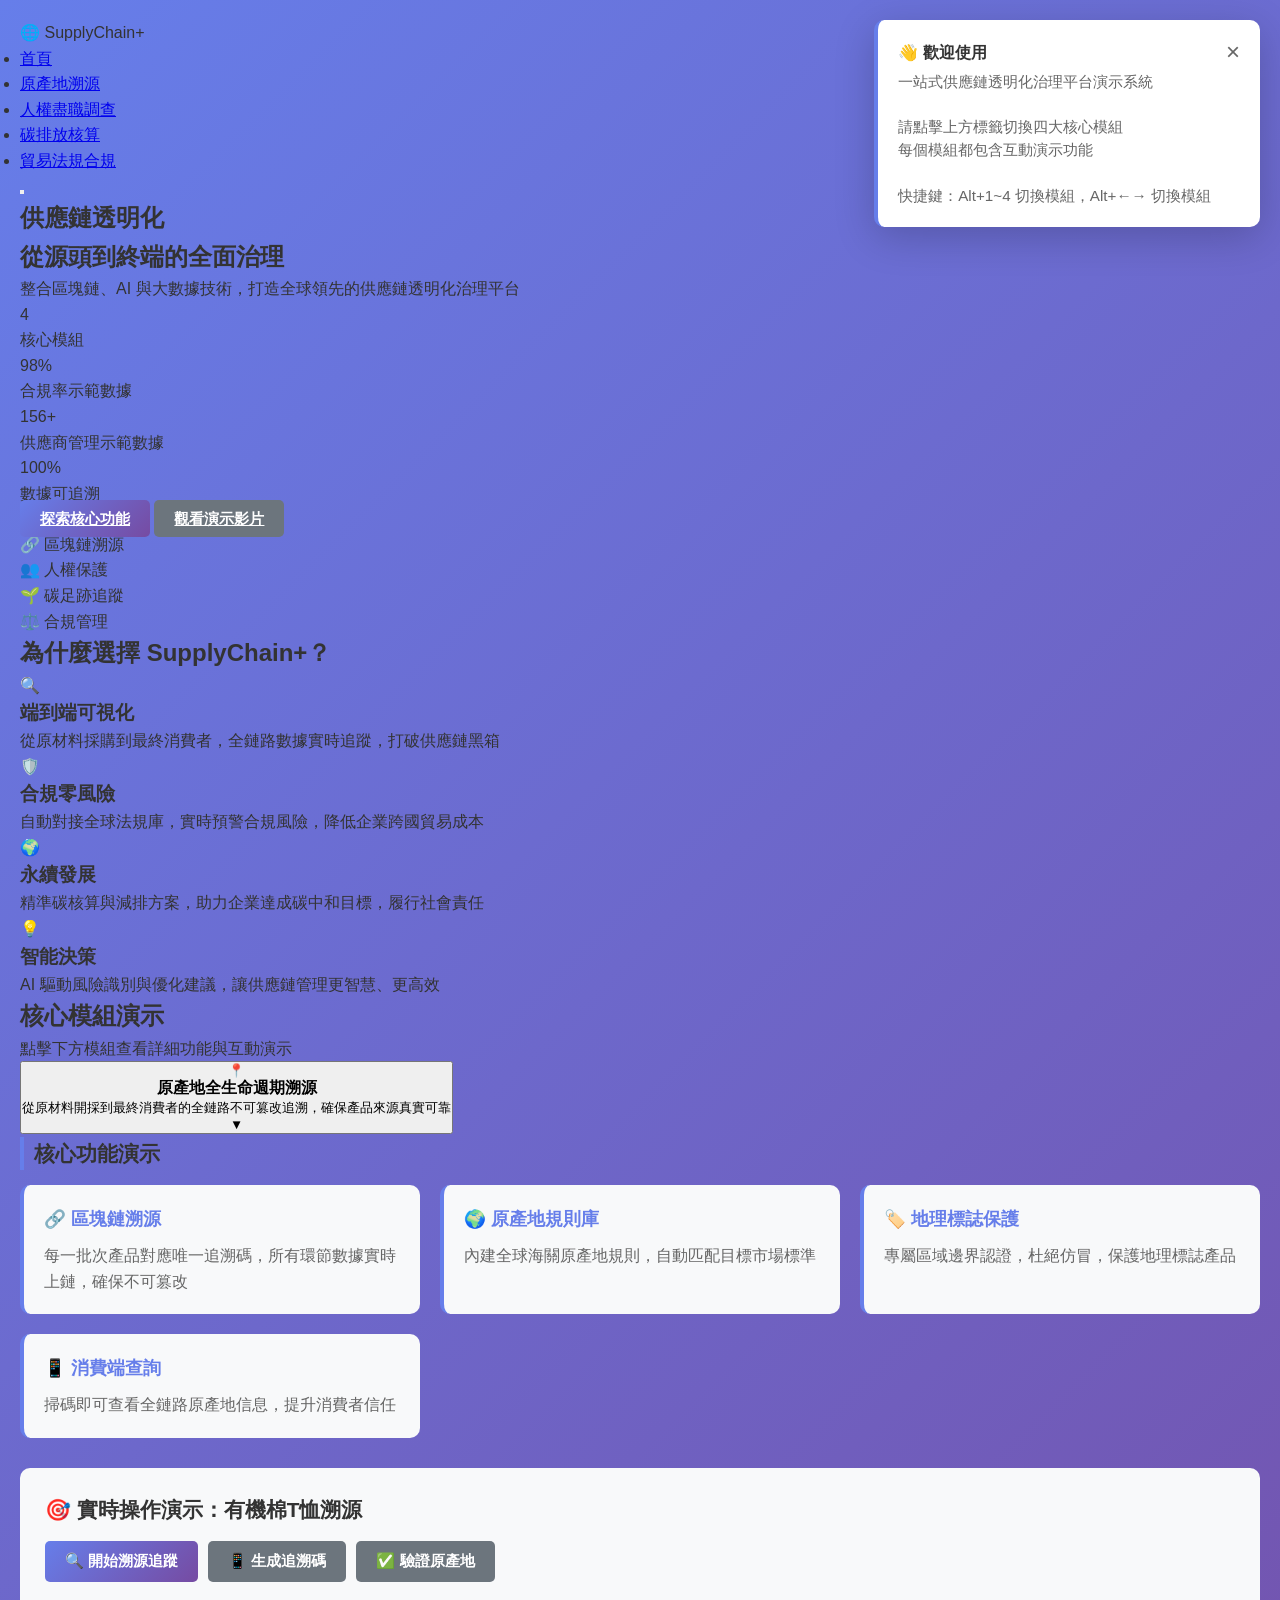
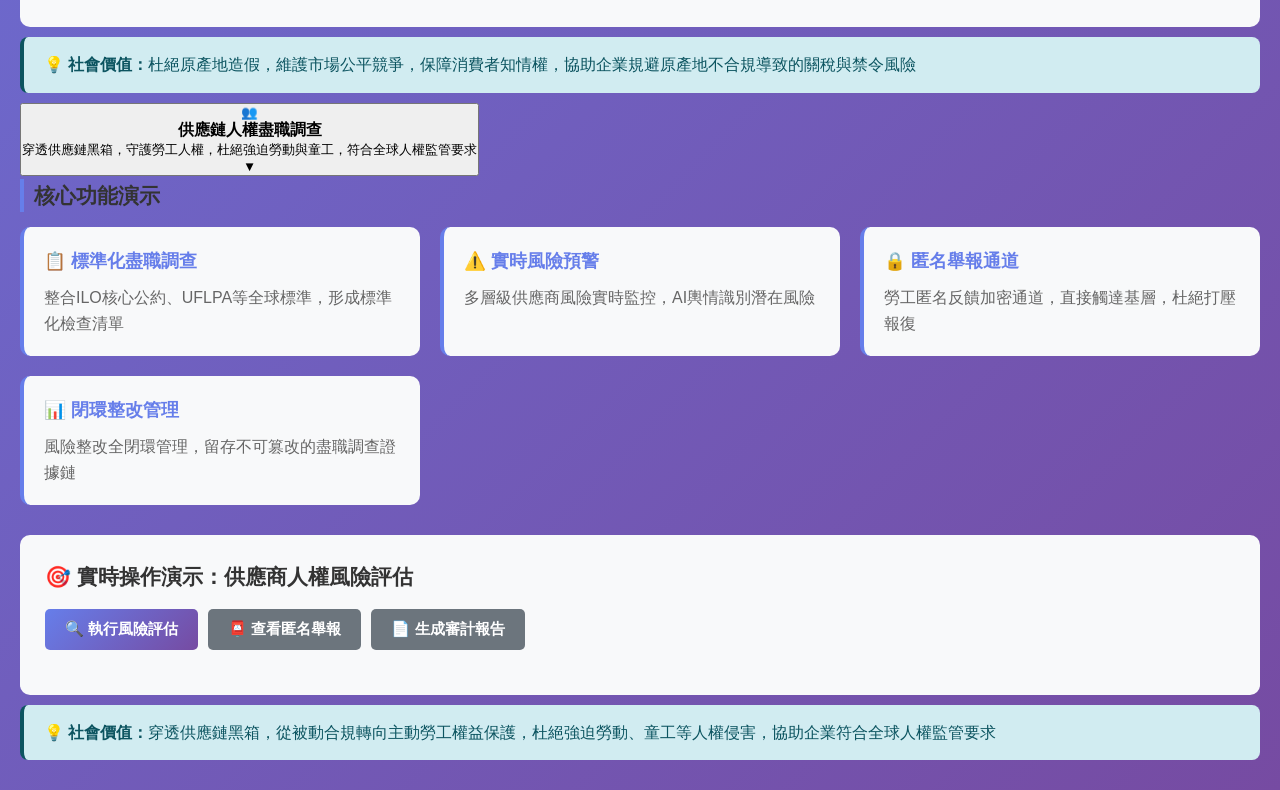
==== index.html @ f1499e48 "Merge branch 'main' into 專案優化建議-925c9" ====
<!DOCTYPE html>
<html lang="zh-TW">
<head>
    <meta charset="UTF-8">
    <meta name="viewport" content="width=device-width, initial-scale=1.0">
    <meta name="description" content="一站式供應鏈透明化治理平台 - 提供原產地溯源、人權盡職調查、碳排放核算、貿易法規合規四大核心模組">
    <meta name="keywords" content="供應鏈，透明化，區塊鏈，碳足跡，ESG，合規，溯源">
    <meta name="author" content="Supply Chain Transparency Platform">
    <title>一站式供應鏈透明化治理平台 - 核心模組演示</title>
    
    <!-- 預載入關鍵資源 -->
    <link rel="preconnect" href="https://fonts.googleapis.com">
    <link rel="preconnect" href="https://fonts.gstatic.com" crossorigin>
    
    <!-- 外部樣式表 -->
    <link rel="stylesheet" href="css/styles.css">
</head>
<body>
    <!-- 固定導覽列 -->
    <nav class="navbar">
        <div class="navbar-container">
            <div class="navbar-brand">
                <span class="logo-icon">🌐</span>
                <span class="logo-text">SupplyChain+</span>
            </div>
            <ul class="navbar-menu">
                <li><a href="#home" class="nav-link active">首頁</a></li>
                <li><a href="#module1" class="nav-link">原產地溯源</a></li>
                <li><a href="#module2" class="nav-link">人權盡職調查</a></li>
                <li><a href="#module3" class="nav-link">碳排放核算</a></li>
                <li><a href="#module4" class="nav-link">貿易法規合規</a></li>
            </ul>
            <button class="navbar-toggle" aria-label="選單切換">
                <span></span>
                <span></span>
                <span></span>
            </button>
        </div>
    </nav>

    <!-- Hero Section / Landing 頁面 -->
    <section id="home" class="hero-section">
        <div class="hero-content">
            <h1 class="hero-title">
                <span class="highlight">供應鏈透明化</span>
                <br>從源頭到終端的全面治理
            </h1>
            <p class="hero-subtitle">
                整合區塊鏈、AI 與大數據技術，打造全球領先的供應鏈透明化治理平台
            </p>
            <div class="hero-stats">
                <div class="stat-item">
                    <div class="stat-number">4</div>
                    <div class="stat-label">核心模組</div>
                </div>
                <div class="stat-item">
                    <div class="stat-number">98%</div>
                    <div class="stat-label">合規率<span class="demo-tag">示範數據</span></div>
                </div>
                <div class="stat-item">
                    <div class="stat-number">156+</div>
                    <div class="stat-label">供應商管理<span class="demo-tag">示範數據</span></div>
                </div>
                <div class="stat-item">
                    <div class="stat-number">100%</div>
                    <div class="stat-label">數據可追溯</div>
                </div>
            </div>
            <div class="hero-cta">
                <a href="#module1" class="btn btn-primary btn-large">探索核心功能</a>
                <a href="#demo" class="btn btn-secondary btn-large">觀看演示影片</a>
            </div>
        </div>
        <div class="hero-visual">
            <div class="floating-card card-1">
                <span class="card-icon">🔗</span>
                <span>區塊鏈溯源</span>
            </div>
            <div class="floating-card card-2">
                <span class="card-icon">👥</span>
                <span>人權保護</span>
            </div>
            <div class="floating-card card-3">
                <span class="card-icon">🌱</span>
                <span>碳足跡追蹤</span>
            </div>
            <div class="floating-card card-4">
                <span class="card-icon">⚖️</span>
                <span>合規管理</span>
            </div>
        </div>
    </section>

    <!-- 平台價值主張 -->
    <section class="value-proposition">
        <div class="container">
            <h2 class="section-title">為什麼選擇 SupplyChain+？</h2>
            <div class="value-grid">
                <div class="value-card">
                    <div class="value-icon">🔍</div>
                    <h3>端到端可視化</h3>
                    <p>從原材料採購到最終消費者，全鏈路數據實時追蹤，打破供應鏈黑箱</p>
                </div>
                <div class="value-card">
                    <div class="value-icon">🛡️</div>
                    <h3>合規零風險</h3>
                    <p>自動對接全球法規庫，實時預警合規風險，降低企業跨國貿易成本</p>
                </div>
                <div class="value-card">
                    <div class="value-icon">🌍</div>
                    <h3>永續發展</h3>
                    <p>精準碳核算與減排方案，助力企業達成碳中和目標，履行社會責任</p>
                </div>
                <div class="value-card">
                    <div class="value-icon">💡</div>
                    <h3>智能決策</h3>
                    <p>AI 驅動風險識別與優化建議，讓供應鏈管理更智慧、更高效</p>
                </div>
            </div>
        </div>
    </section>

    <!-- 核心模組演示區 -->
    <section id="modules" class="modules-section">
        <div class="container">
            <h2 class="section-title">核心模組演示</h2>
            <p class="section-subtitle">點擊下方模組查看詳細功能與互動演示</p>
            
            <!-- 模組一：原產地溯源 -->
            <div class="accordion-item" id="module1">
                <button class="accordion-header" onclick="toggleAccordion('module1')">
                    <div class="accordion-title">
                        <span class="module-icon">📍</span>
                        <h3>原產地全生命週期溯源</h3>
                    </div>
                    <div class="accordion-summary">
                        從原材料開採到最終消費者的全鏈路不可篡改追溯，確保產品來源真實可靠
                    </div>
                    <span class="accordion-toggle">▼</span>
                </button>
                <div class="accordion-content">

            <div class="demo-section">
                <h3>核心功能演示</h3>
                <div class="feature-grid">
                    <div class="feature-card">
                        <h4>🔗 區塊鏈溯源</h4>
                        <p>每一批次產品對應唯一追溯碼，所有環節數據實時上鏈，確保不可篡改</p>
                    </div>
                    <div class="feature-card">
                        <h4>🌍 原產地規則庫</h4>
                        <p>內建全球海關原產地規則，自動匹配目標市場標準</p>
                    </div>
                    <div class="feature-card">
                        <h4>🏷️ 地理標誌保護</h4>
                        <p>專屬區域邊界認證，杜絕仿冒，保護地理標誌產品</p>
                    </div>
                    <div class="feature-card">
                        <h4>📱 消費端查詢</h4>
                        <p>掃碼即可查看全鏈路原產地信息，提升消費者信任</p>
                    </div>
                </div>
            </div>

            <div class="interactive-demo">
                <h3>🎯 實時操作演示：有機棉T恤溯源</h3>
                <div class="demo-controls">
                    <button class="btn" onclick="traceProduct()">🔍 開始溯源追蹤</button>
                    <button class="btn btn-secondary" onclick="generateQR()">📱 生成追溯碼</button>
                    <button class="btn btn-secondary" onclick="verifyOrigin()">✅ 驗證原產地</button>
                </div>

                <div id="traceResult" class="data-display" style="display:none;">
                    <h4>產品追溯路徑 (批次號: TX-2026-0528-001)</h4>
                    <div class="traceability-tree">
                        <div class="tree-node">
                            <strong>🌾 原材料階段 - 有機棉農場</strong><br>
                            地點：印度古吉拉特邦 | 時間：2026-01-15<br>
                            認證：GOTS有機認證 | 區塊鏈哈希：0x7f8a9b...
                        </div>
                        <div class="tree-node supplier">
                            <strong>🏭 紡紗廠</strong><br>
                            地點：印度孟買 | 時間：2026-02-10<br>
                            加工：棉花→紗線 | 能耗數據已上鏈
                        </div>
                        <div class="tree-node manufacturer">
                            <strong>✂️ 成衣製造廠</strong><br>
                            地點：孟加拉達卡 | 時間：2026-03-20<br>
                            工序：紡織→染色→裁剪→縫製<br>
                            社會合規：BSCI認證 ✅
                        </div>
                        <div class="tree-node retailer">
                            <strong>🏪 品牌倉儲 & 零售</strong><br>
                            地點：台灣台北 | 時間：2026-05-01<br>
                            狀態：已上架銷售 | 碳足跡：2.3kg CO2e
                        </div>
                    </div>

                    <div class="stats-grid" style="margin-top:20px;">
                        <div class="stat-card">
                            <div class="number">100%</div>
                            <div class="label">原產地真實性</div>
                        </div>
                        <div class="stat-card">
                            <div class="number">4</div>
                            <div class="label">供應鏈環節</div>
                        </div>
                        <div class="stat-card">
                            <div class="number">12</div>
                            <div class="label">區塊鏈記錄</div>
                        </div>
                        <div class="stat-card">
                            <div class="number">2.3kg</div>
                            <div class="label">產品碳足跡</div>
                        </div>
                    </div>
                </div>

                <div id="qrDisplay" style="display:none; text-align:center; margin-top:20px;">
                    <h4>產品追溯QR Code</h4>
                    <div class="qr-code-demo">
                        <div>
                            <div style="font-size:3em;">📱</div>
                            <div>掃描查詢完整溯源信息</div>
                            <div style="font-size:0.8em; margin-top:10px;">TX-2026-0528-001</div>
                        </div>
                    </div>
                    <p style="color:#666;">消費者掃描後可查看：原產地證明、生產過程、碳足跡、社會合規報告</p>
                </div>
            </div>

            <div class="alert alert-info">
                <strong>💡 社會價值：</strong>杜絕原產地造假，維護市場公平競爭，保障消費者知情權，協助企業規避原產地不合規導致的關稅與禁令風險
            </div>
                </div>
            </div>

            <!-- 模組二：人權盡職調查 -->
            <div class="accordion-item" id="module2">
                <button class="accordion-header" onclick="toggleAccordion('module2')">
                    <div class="accordion-title">
                        <span class="module-icon">👥</span>
                        <h3>供應鏈人權盡職調查</h3>
                    </div>
                    <div class="accordion-summary">
                        穿透供應鏈黑箱，守護勞工人權，杜絕強迫勞動與童工，符合全球人權監管要求
                    </div>
                    <span class="accordion-toggle">▼</span>
                </button>
                <div class="accordion-content">

            <div class="demo-section">
                <h3>核心功能演示</h3>
                <div class="feature-grid">
                    <div class="feature-card">
                        <h4>📋 標準化盡職調查</h4>
                        <p>整合ILO核心公約、UFLPA等全球標準，形成標準化檢查清單</p>
                    </div>
                    <div class="feature-card">
                        <h4>⚠️ 實時風險預警</h4>
                        <p>多層級供應商風險實時監控，AI輿情識別潛在風險</p>
                    </div>
                    <div class="feature-card">
                        <h4>🔒 匿名舉報通道</h4>
                        <p>勞工匿名反饋加密通道，直接觸達基層，杜絕打壓報復</p>
                    </div>
                    <div class="feature-card">
                        <h4>📊 閉環整改管理</h4>
                        <p>風險整改全閉環管理，留存不可篡改的盡職調查證據鏈</p>
                    </div>
                </div>
            </div>

            <div class="interactive-demo">
                <h3>🎯 實時操作演示：供應商人權風險評估</h3>
                <div class="demo-controls">
                    <button class="btn" onclick="runRiskAssessment()">🔍 執行風險評估</button>
                    <button class="btn btn-secondary" onclick="showAnonymousReport()">📮 查看匿名舉報</button>
                    <button class="btn btn-secondary" onclick="generateAuditReport()">📄 生成審計報告</button>
                </div>

                <div id="riskDashboard" class="data-display" style="display:none;">
                    <h4>供應鏈人權風險儀表板</h4>
                    
                    <div class="stats-grid">
                        <div class="stat-card">
                            <div class="number">156</div>
                            <div class="label">供應商總數</div>
                        </div>
                        <div class="stat-card">
                            <div class="number">12</div>
                            <div class="label">高風險供應商</div>
                        </div>
                        <div class="stat-card">
                            <div class="number">34</div>
                            <div class="label">中風險供應商</div>
                        </div>
                        <div class="stat-card">
                            <div class="number">98%</div>
                            <div class="label">合規率</div>
                        </div>
                    </div>

                    <h4 style="margin-top:20px;">高風險供應商清單</h4>
                    <table>
                        <thead>
                            <tr>
                                <th>供應商名稱</th>
                                <th>所在國家</th>
                                <th>風險類型</th>
                                <th>風險等級</th>
                                <th>狀態</th>
                            </tr>
                        </thead>
                        <tbody>
                            <tr>
                                <td>XX紡織有限公司</td>
                                <td>孟加拉</td>
                                <td>工時超標、薪資延遲</td>
                                <td><span class="badge badge-danger">高風險</span></td>
                                <td>整改中</td>
                            </tr>
                            <tr>
                                <td>YY製衣廠</td>
                                <td>柬埔寨</td>
                                <td>安全設施不足</td>
                                <td><span class="badge badge-warning">中風險</span></td>
                                <td>待審核</td>
                            </tr>
                            <tr>
                                <td>ZZ印染廠</td>
                                <td>越南</td>
                                <td>環保違規</td>
                                <td><span class="badge badge-warning">中風險</span></td>
                                <td>已整改</td>
                            </tr>
                        </tbody>
                    </table>

                    <h4 style="margin-top:20px;">AI風險預警 (最近7天)</h4>
                    <div class="alert alert-warning">
                        <strong>⚠️ 預警 #2026-0527：</strong>監測到孟加拉某供應商所在地區發生勞工抗議事件，建議啟動緊急盡職調查
                    </div>
                    <div class="alert alert-success">
                        <strong>✅ 已解決 #2026-0520：</strong>柬埔寨供應商已完成安全設施整改，第三方驗證通過
                    </div>
                </div>

                <div id="anonymousReport" class="data-display" style="display:none;">
                    <h4>🔒 勞工匿名舉報通道 (加密保護)</h4>
                    <div class="timeline">
                        <div class="timeline-item completed">
                            <h4>舉報 #AR-2026-001</h4>
                            <p><strong>時間：</strong>2026-05-25 14:30<br>
                            <strong>工廠：</strong>XX紡織廠 (已匿名化)<br>
                            <strong>內容：</strong>反映加班時間超過法定上限，且未支付加班費<br>
                            <strong>狀態：</strong> <span class="badge badge-success">已處理</span></p>
                            <p><strong>處理結果：</strong>已啟動調查，確認違規事實，要求工廠補發加班費並調整工時制度</p>
                        </div>
                        <div class="timeline-item">
                            <h4>舉報 #AR-2026-002</h4>
                            <p><strong>時間：</strong>2026-05-27 09:15<br>
                            <strong>工廠：</strong>YY製衣廠 (已匿名化)<br>
                            <strong>內容：</strong>宿舍條件惡劣，衛生設施不足<br>
                            <strong>狀態：</strong> <span class="badge badge-warning">調查中</span></p>
                        </div>
                    </div>
                </div>
            </div>

            <div class="alert alert-info">
                <strong>💡 社會價值：</strong>穿透供應鏈黑箱，從被動合規轉向主動勞工權益保護，杜絕強迫勞動、童工等人權侵害，協助企業符合全球人權監管要求
            </div>
        </div>

        <!-- 模組三：碳排放核算 -->
        <div id="module3" class="module-content">
            <div class="module-header">
                <h2>🌱 全鏈路碳排放核算與減排管理模塊</h2>
                <p>覆蓋範圍1、2、3全口徑碳排，精準核算，智能減排</p>
            </div>

            <div class="demo-section">
                <h3>核心功能演示</h3>
                <div class="feature-grid">
                    <div class="feature-card">
                        <h4>📊 全口徑核算</h4>
                        <p>覆蓋範圍1、2、3碳排放，穿透至供應鏈全環節，數據上鏈不可篡改</p>
                    </div>
                    <div class="feature-card">
                        <h4>🎯 科學碳目標</h4>
                        <p>協助企業設定SBTi目標，AI識別高碳排環節，提供減排方案</p>
                    </div>
                    <div class="feature-card">
                        <h4>📑 自動報告生成</h4>
                        <p>自動生成符合CBAM、ISO14064標準的報告，對接監管申報</p>
                    </div>
                    <div class="feature-card">
                        <h4>🏷️ 產品碳足跡</h4>
                        <p>單產品碳足跡與追溯碼綁定，實現消費端可視化</p>
                    </div>
                </div>
            </div>

            <div class="interactive-demo">
                <h3>🎯 實時操作演示：產品碳足跡計算</h3>
                <div class="demo-controls">
                    <button class="btn" onclick="calculateCarbon()">🧮 計算碳足跡</button>
                    <button class="btn btn-secondary" onclick="showReductionPlan()">💡 查看減排方案</button>
                    <button class="btn btn-secondary" onclick="generateCBAMReport()">📄 生成CBAM報告</button>
                </div>

                <div id="carbonDashboard" class="data-display" style="display:none;">
                    <h4>產品碳足跡分析 (有機棉T恤)</h4>
                    
                    <div class="stats-grid">
                        <div class="stat-card">
                            <div class="number">2.3</div>
                            <div class="label">kg CO2e/件</div>
                        </div>
                        <div class="stat-card">
                            <div class="number">45%</div>
                            <div class="label">範圍3排放佔比</div>
                        </div>
                        <div class="stat-card">
                            <div class="number">-15%</div>
                            <div class="label">較去年減排</div>
                        </div>
                        <div class="stat-card">
                            <div class="number">A</div>
                            <div class="label">碳效率等級</div>
                        </div>
                    </div>

                    <h4 style="margin-top:20px;">碳排放分解 (全生命週期)</h4>
                    <div style="margin:15px 0;">
                        <div style="margin-bottom:10px;">
                            <div style="display:flex; justify-content:space-between; margin-bottom:5px;">
                                <span>原材料生產 (棉花種植)</span>
                                <span>0.8 kg CO2e (35%)</span>
                            </div>
                            <div class="progress-bar">
                                <div class="progress-fill" style="width:35%">35%</div>
                            </div>
                        </div>
                        <div style="margin-bottom:10px;">
                            <div style="display:flex; justify-content:space-between; margin-bottom:5px;">
                                <span>紡紗與織布</span>
                                <span>0.6 kg CO2e (26%)</span>
                            </div>
                            <div class="progress-bar">
                                <div class="progress-fill" style="width:26%">26%</div>
                            </div>
                        </div>
                        <div style="margin-bottom:10px;">
                            <div style="display:flex; justify-content:space-between; margin-bottom:5px;">
                                <span>染色與後整理</span>
                                <span>0.5 kg CO2e (22%)</span>
                            </div>
                            <div class="progress-bar">
                                <div class="progress-fill" style="width:22%">22%</div>
                            </div>
                        </div>
                        <div style="margin-bottom:10px;">
                            <div style="display:flex; justify-content:space-between; margin-bottom:5px;">
                                <span>成衣製造</span>
                                <span>0.3 kg CO2e (13%)</span>
                            </div>
                            <div class="progress-bar">
                                <div class="progress-fill" style="width:13%">13%</div>
                            </div>
                        </div>
                        <div style="margin-bottom:10px;">
                            <div style="display:flex; justify-content:space-between; margin-bottom:5px;">
                                <span>運輸與物流</span>
                                <span>0.1 kg CO2e (4%)</span>
                            </div>
                            <div class="progress-bar">
                                <div class="progress-fill" style="width:4%">4%</div>
                            </div>
                        </div>
                    </div>

                    <h4 style="margin-top:20px;">區塊鏈碳數據記錄</h4>
                    <table>
                        <thead>
                            <tr>
                                <th>環節</th>
                                <th>碳排放量</th>
                                <th>數據來源</th>
                                <th>上鏈時間</th>
                                <th>驗證狀態</th>
                            </tr>
                        </thead>
                        <tbody>
                            <tr>
                                <td>棉花種植</td>
                                <td>0.8 kg CO2e</td>
                                <td>IoT傳感器 + 農場記錄</td>
                                <td>2026-01-15</td>
                                <td><span class="badge badge-success">已驗證</span></td>
                            </tr>
                            <tr>
                                <td>紡紗</td>
                                <td>0.35 kg CO2e</td>
                                <td>電表數據 + 生產記錄</td>
                                <td>2026-02-10</td>
                                <td><span class="badge badge-success">已驗證</span></td>
                            </tr>
                            <tr>
                                <td>染色</td>
                                <td>0.5 kg CO2e</td>
                                <td>能源管理系統</td>
                                <td>2026-03-05</td>
                                <td><span class="badge badge-success">已驗證</span></td>
                            </tr>
                        </tbody>
                    </table>
                </div>

                <div id="reductionPlan" class="data-display" style="display:none;">
                    <h4> AI智能減排方案建議</h4>
                    <div class="timeline">
                        <div class="timeline-item completed">
                            <h4>方案1：使用可再生能源</h4>
                            <p><strong>實施環節：</strong>染色與後整理<br>
                            <strong>預期減排：</strong>0.25 kg CO2e/件 (11%)<br>
                            <strong>投資成本：</strong>NT$ 500,000<br>
                            <strong>回報期：</strong>3.2年<br>
                            <strong>狀態：</strong> <span class="badge badge-success">已實施</span></p>
                        </div>
                        <div class="timeline-item">
                            <h4>方案2：優化物流路線</h4>
                            <p><strong>實施環節：</strong>運輸與物流<br>
                            <strong>預期減排：</strong>0.05 kg CO2e/件 (2%)<br>
                            <strong>投資成本：</strong>NT$ 100,000<br>
                            <strong>回報期：</strong>1.5年<br>
                            <strong>狀態：</strong> <span class="badge badge-warning">規劃中</span></p>
                        </div>
                        <div class="timeline-item">
                            <h4>方案3：採用有機染料</h4>
                            <p><strong>實施環節：</strong>染色工藝<br>
                            <strong>預期減排：</strong>0.15 kg CO2e/件 (6.5%)<br>
                            <strong>投資成本：</strong>NT$ 300,000<br>
                            <strong>回報期：</strong>4年<br>
                            <strong>狀態：</strong> <span class="badge badge-warning">評估中</span></p>
                        </div>
                    </div>
                </div>
            </div>

            <div class="alert alert-info">
                <strong>💡 社會價值：</strong>推動供應鏈全鏈路碳減排，協助企業應對全球碳中和監管，規避碳關稅風險，助力國家與企業碳中和目標達成
            </div>
        </div>

        <!-- 模組四：貿易法規合規 -->
        <div id="module4" class="module-content">
            <div class="module-header">
                <h2>⚖️ 全球貿易法規合規管理模塊</h2>
                <p>實時同步全球法規，自動筛查風險，降低合規成本</p>
            </div>

            <div class="demo-section">
                <h3>核心功能演示</h3>
                <div class="feature-grid">
                    <div class="feature-card">
                        <h4>📚 全球法規庫</h4>
                        <p>每日同步各國原產地規則、制裁清單、進出口管制、環保禁令</p>
                    </div>
                    <div class="feature-card">
                        <h4>🔍 自動風險筛查</h4>
                        <p>全鏈路合規風險自動筛查，實時預警制裁、禁令、關稅風險</p>
                    </div>
                    <div class="feature-card">
                        <h4>📁 合規文件管理</h4>
                        <p>合規文件加密上鏈，形成完整證據鏈，一鍵生成清關文件</p>
                    </div>
                    <div class="feature-card">
                        <h4>🔔 新法規預警</h4>
                        <p>新法規預警與定製化應對方案、線上培訓</p>
                    </div>
                </div>
            </div>

            <div class="interactive-demo">
                <h3>🎯 實時操作演示：貿易合規檢查</h3>
                <div class="demo-controls">
                    <button class="btn" onclick="checkCompliance()">🔍 執行合規檢查</button>
                    <button class="btn btn-secondary" onclick="showRegulationUpdates()">📢 查看法規更新</button>
                    <button class="btn btn-secondary" onclick="generateCustomsDoc()">📄 生成清關文件</button>
                </div>

                <div id="complianceDashboard" class="data-display" style="display:none;">
                    <h4>貿易合規風險檢查報告</h4>
                    
                    <div class="stats-grid">
                        <div class="stat-card">
                            <div class="number">156</div>
                            <div class="label">法規條目檢查</div>
                        </div>
                        <div class="stat-card">
                            <div class="number">3</div>
                            <div class="label">風險警示</div>
                        </div>
                        <div class="stat-card">
                            <div class="number">98%</div>
                            <div class="label">合規率</div>
                        </div>
                        <div class="stat-card">
                            <div class="number">A+</div>
                            <div class="label">合規等級</div>
                        </div>
                    </div>

                    <h4 style="margin-top:20px;">⚠️ 風險警示清單</h4>
                    <div class="alert alert-warning">
                        <strong>⚠️ UFLPA合規風險 (中等)</strong><br>
                        供應商XX位於新疆地區，需補充提供完整供應鏈盡職調查文件，證明不涉及強迫勞動<br>
                        <strong>建議行動：</strong>提交第三方審核報告、勞工合同、工資支付記錄
                    </div>
                    <div class="alert alert-warning">
                        <strong>⚠️ CBAM碳關稅風險 (低)</strong><br>
                        產品碳足跡為2.3kg CO2e，低於歐盟同類產品平均值，但需準備完整碳核算報告<br>
                        <strong>建議行動：</strong>準備ISO14064認證報告
                    </div>
                    <div class="alert alert-success">
                        <strong>✅ 原產地規則合規</strong><br>
                        產品符合RCEP原產地規則，可享受關稅優惠<br>
                        <strong>優惠幅度：</strong>關稅從8%降至0%
                    </div>

                    <h4 style="margin-top:20px;">📋 合規文件清單</h4>
                    <table>
                        <thead>
                            <tr>
                                <th>文件名稱</th>
                                <th>適用法規</th>
                                <th>有效期</th>
                                <th>狀態</th>
                                <th>操作</th>
                            </tr>
                        </thead>
                        <tbody>
                            <tr>
                                <td>原產地證明書</td>
                                <td>RCEP</td>
                                <td>2026-12-31</td>
                                <td><span class="badge badge-success">有效</span></td>
                                <td><button class="btn" style="padding:5px 10px; font-size:0.85em;">下載</button></td>
                            </tr>
                            <tr>
                                <td>社會合規審計報告</td>
                                <td>UFLPA/CSDDD</td>
                                <td>2026-08-15</td>
                                <td><span class="badge badge-warning">即將到期</span></td>
                                <td><button class="btn" style="padding:5px 10px; font-size:0.85em;">更新</button></td>
                            </tr>
                            <tr>
                                <td>碳足跡驗證報告</td>
                                <td>CBAM</td>
                                <td>2027-01-31</td>
                                <td><span class="badge badge-success">有效</span></td>
                                <td><button class="btn" style="padding:5px 10px; font-size:0.85em;">下載</button></td>
                            </tr>
                            <tr>
                                <td>GOTS有機認證</td>
                                <td>歐盟進口要求</td>
                                <td>2026-11-30</td>
                                <td><span class="badge badge-success">有效</span></td>
                                <td><button class="btn" style="padding:5px 10px; font-size:0.85em;">下載</button></td>
                            </tr>
                        </tbody>
                    </table>
                </div>

                <div id="regulationUpdates" class="data-display" style="display:none;">
                    <h4>📢 最新法規更新 (2026年5月)</h4>
                    <div class="timeline">
                        <div class="timeline-item">
                            <h4>歐盟CSDDD實施細則發布</h4>
                            <p><strong>發布日期：</strong>2026-05-20<br>
                            <strong>生效日期：</strong>2026-07-01<br>
                            <strong>影響範圍：</strong>年營收超過€4.5億的企業<br>
                            <strong>主要內容：</strong>明確供應鏈人權與環境盡職調查義務，違規最高可處全球營業額5%罰款<br>
                            <strong>應對建議：</strong>立即啟動供應鏈盡職調查體系升級</p>
                        </div>
                        <div class="timeline-item">
                            <h4>美國UFLPA實體清單更新</h4>
                            <p><strong>發布日期：</strong>2026-05-15<br>
                            <strong>生效日期：</strong>立即生效<br>
                            <strong>新增實體：</strong>12家紡織與電子企業<br>
                            <strong>影響：</strong>涉及這些實體的產品禁止進口美國<br>
                            <strong>應對建議：</strong>立即筛查供應商名單，避免使用清單企業產品</p>
                        </div>
                        <div class="timeline-item">
                            <h4>CBAM過渡期報告要求調整</h4>
                            <p><strong>發布日期：</strong>2026-05-10<br>
                            <strong>生效日期：</strong>2026-06-01<br>
                            <strong>調整內容：</strong>簡化過渡期報告格式，但要求更詳細的範圍3排放數據<br>
                            <strong>應對建議：</strong>更新碳核算系統，加強供應鏈碳數據收集</p>
                        </div>
                    </div>
                </div>
            </div>

            <div class="alert alert-info">
                <strong>💡 社會價值：</strong>降低企業跨國貿易合規成本，尤其是中小微企業合規門檻，減少貿易摩擦與損失，維護全球貿易公平透明
            </div>
        </div>
    </div>

    <!-- 外部 JavaScript 文件 -->
    <script src="js/app.js"></script>
</body>
</html>
---- css/styles.css ----
/* 全局樣式重置與基礎設定 */
* {
    margin: 0;
    padding: 0;
    box-sizing: border-box;
}

:root {
    --primary-gradient: linear-gradient(135deg, #667eea 0%, #764ba2 100%);
    --secondary-gradient: linear-gradient(135deg, #f093fb 0%, #f5576c 100%);
    --info-gradient: linear-gradient(135deg, #4facfe 0%, #00f2fe 100%);
    --success-gradient: linear-gradient(135deg, #43e97b 0%, #38f9d7 100%);
    --primary-color: #667eea;
    --secondary-color: #764ba2;
    --text-primary: #333;
    --text-secondary: #666;
    --bg-light: #f8f9fa;
    --border-color: #dee2e6;
    --shadow-sm: 0 5px 15px rgba(0, 0, 0, 0.1);
    --shadow-md: 0 10px 30px rgba(0, 0, 0, 0.2);
    --shadow-lg: 0 15px 40px rgba(0, 0, 0, 0.25);
    --transition: all 0.3s ease;
    --border-radius: 15px;
    --border-radius-sm: 10px;
    --border-radius-xs: 8px;
}

body {
    font-family: 'Microsoft JhengHei', 'PingFang TC', 'Noto Sans TC', sans-serif;
    background: var(--primary-gradient);
    min-height: 100vh;
    padding: 20px;
    line-height: 1.6;
    color: var(--text-primary);
}

/* 容器佈局 */
.container {
    max-width: 1400px;
    margin: 0 auto;
}

/* 頁頭樣式 */
.header {
    background: white;
    padding: 30px;
    border-radius: var(--border-radius);
    box-shadow: var(--shadow-md);
    margin-bottom: 20px;
    text-align: center;
    transition: var(--transition);
}

.header:hover {
    transform: translateY(-2px);
    box-shadow: var(--shadow-lg);
}

.header h1 {
    color: var(--primary-color);
    font-size: 2em;
    margin-bottom: 10px;
    font-weight: 700;
}

.header p {
    color: var(--text-secondary);
    font-size: 1.1em;
}

/* 模組標籤頁 */
.module-tabs {
    display: flex;
    gap: 10px;
    margin-bottom: 20px;
    flex-wrap: wrap;
}

.tab-btn {
    flex: 1;
    min-width: 200px;
    padding: 15px 25px;
    background: white;
    border: none;
    border-radius: var(--border-radius-sm);
    cursor: pointer;
    font-size: 1em;
    font-weight: bold;
    color: var(--text-secondary);
    transition: var(--transition);
    box-shadow: var(--shadow-sm);
    position: relative;
    overflow: hidden;
}

.tab-btn::before {
    content: '';
    position: absolute;
    top: 0;
    left: -100%;
    width: 100%;
    height: 100%;
    background: linear-gradient(90deg, transparent, rgba(255, 255, 255, 0.3), transparent);
    transition: left 0.5s;
}

.tab-btn:hover::before {
    left: 100%;
}

.tab-btn:hover {
    transform: translateY(-3px);
    box-shadow: 0 8px 20px rgba(0, 0, 0, 0.15);
}

.tab-btn.active {
    background: var(--primary-gradient);
    color: white;
}

.tab-btn:focus {
    outline: 2px solid var(--primary-color);
    outline-offset: 2px;
}

/* 模組內容區 */
.module-content {
    display: none;
    background: white;
    padding: 30px;
    border-radius: var(--border-radius);
    box-shadow: var(--shadow-md);
    animation: fadeIn 0.5s ease-out;
}

.module-content.active {
    display: block;
}

@keyframes fadeIn {
    from {
        opacity: 0;
        transform: translateY(20px);
    }
    to {
        opacity: 1;
        transform: translateY(0);
    }
}

/* 模組標題區 */
.module-header {
    border-bottom: 3px solid var(--primary-color);
    padding-bottom: 15px;
    margin-bottom: 25px;
}

.module-header h2 {
    color: var(--primary-color);
    font-size: 1.8em;
    margin-bottom: 10px;
    font-weight: 700;
}

.module-header p {
    color: var(--text-secondary);
    font-size: 1.05em;
}

/* 演示區塊 */
.demo-section {
    margin-bottom: 30px;
}

.demo-section h3 {
    color: var(--text-primary);
    margin-bottom: 15px;
    padding-left: 10px;
    border-left: 4px solid var(--primary-color);
    font-size: 1.3em;
}

/* 功能卡片網格 */
.feature-grid {
    display: grid;
    grid-template-columns: repeat(auto-fit, minmax(300px, 1fr));
    gap: 20px;
    margin-bottom: 20px;
}

.feature-card {
    background: var(--bg-light);
    padding: 20px;
    border-radius: var(--border-radius-sm);
    border-left: 4px solid var(--primary-color);
    transition: var(--transition);
}

.feature-card:hover {
    transform: translateX(5px);
    box-shadow: var(--shadow-sm);
}

.feature-card h4 {
    color: var(--primary-color);
    margin-bottom: 10px;
    font-size: 1.1em;
}

.feature-card p {
    color: var(--text-secondary);
    line-height: 1.6;
}

/* 互動演示區 */
.interactive-demo {
    background: var(--bg-light);
    padding: 25px;
    border-radius: var(--border-radius-sm);
    margin-top: 20px;
}

.interactive-demo h3 {
    color: var(--text-primary);
    margin-bottom: 15px;
    font-size: 1.3em;
}

/* 控制按鈕組 */
.demo-controls {
    display: flex;
    gap: 10px;
    margin-bottom: 20px;
    flex-wrap: wrap;
}

.btn {
    padding: 10px 20px;
    background: var(--primary-gradient);
    color: white;
    border: none;
    border-radius: 5px;
    cursor: pointer;
    font-size: 0.95em;
    font-weight: 600;
    transition: var(--transition);
    position: relative;
    overflow: hidden;
}

.btn::after {
    content: '';
    position: absolute;
    top: 50%;
    left: 50%;
    width: 0;
    height: 0;
    border-radius: 50%;
    background: rgba(255, 255, 255, 0.3);
    transform: translate(-50%, -50%);
    transition: width 0.6s, height 0.6s;
}

.btn:hover::after {
    width: 300px;
    height: 300px;
}

.btn:hover {
    transform: translateY(-2px);
    box-shadow: 0 5px 15px rgba(102, 126, 234, 0.4);
}

.btn:active {
    transform: translateY(0);
}

.btn-secondary {
    background: #6c757d;
}

.btn-secondary:hover {
    box-shadow: 0 5px 15px rgba(108, 117, 125, 0.4);
}

.btn:focus {
    outline: 2px solid var(--primary-color);
    outline-offset: 2px;
}

/* 數據顯示區 */
.data-display {
    background: white;
    padding: 20px;
    border-radius: var(--border-radius-xs);
    border: 1px solid var(--border-color);
    margin-top: 15px;
    animation: slideIn 0.4s ease-out;
}

@keyframes slideIn {
    from {
        opacity: 0;
        transform: translateY(10px);
    }
    to {
        opacity: 1;
        transform: translateY(0);
    }
}

.data-display h4 {
    color: var(--text-primary);
    margin-bottom: 15px;
    font-size: 1.2em;
}

/* 溯源樹狀結構 */
.traceability-tree {
    display: flex;
    flex-direction: column;
    gap: 15px;
}

.tree-node {
    background: var(--primary-gradient);
    color: white;
    padding: 15px 20px;
    border-radius: var(--border-radius-xs);
    position: relative;
    margin-left: 30px;
    transition: var(--transition);
}

.tree-node:hover {
    transform: translateX(5px);
    box-shadow: var(--shadow-sm);
}

.tree-node::before {
    content: "▸";
    position: absolute;
    left: -25px;
    color: var(--primary-color);
    font-size: 1.5em;
}

.tree-node.supplier {
    background: var(--secondary-gradient);
}

.tree-node.manufacturer {
    background: var(--info-gradient);
    color: #333;
}

.tree-node.retailer {
    background: var(--success-gradient);
    color: #333;
}

/* 風險指示器 */
.risk-indicator {
    display: inline-block;
    padding: 5px 12px;
    border-radius: 20px;
    font-size: 0.85em;
    font-weight: bold;
    margin-left: 10px;
}

.risk-low {
    background: #d4edda;
    color: #155724;
}

.risk-medium {
    background: #fff3cd;
    color: #856404;
}

.risk-high {
    background: #f8d7da;
    color: #721c24;
}

/* 統計卡片網格 */
.stats-grid {
    display: grid;
    grid-template-columns: repeat(auto-fit, minmax(200px, 1fr));
    gap: 15px;
    margin: 20px 0;
}

.stat-card {
    background: var(--primary-gradient);
    color: white;
    padding: 20px;
    border-radius: var(--border-radius-sm);
    text-align: center;
    transition: var(--transition);
}

.stat-card:hover {
    transform: scale(1.05);
    box-shadow: var(--shadow-md);
}

.stat-card .number {
    font-size: 2.5em;
    font-weight: bold;
    margin-bottom: 5px;
}

.stat-card .label {
    font-size: 0.9em;
    opacity: 0.9;
}

/* 進度條 */
.progress-bar {
    width: 100%;
    height: 30px;
    background: #e9ecef;
    border-radius: 15px;
    overflow: hidden;
    margin: 10px 0;
}

.progress-fill {
    height: 100%;
    background: var(--primary-gradient);
    display: flex;
    align-items: center;
    justify-content: center;
    color: white;
    font-weight: bold;
    transition: width 0.5s ease;
}

/* 表格樣式 */
table {
    width: 100%;
    border-collapse: collapse;
    margin-top: 15px;
}

th,
td {
    padding: 12px;
    text-align: left;
    border-bottom: 1px solid var(--border-color);
}

th {
    background: var(--primary-color);
    color: white;
    font-weight: 600;
}

tr:hover {
    background: var(--bg-light);
}

/* 徽章樣式 */
.badge {
    display: inline-block;
    padding: 4px 10px;
    border-radius: 12px;
    font-size: 0.85em;
    font-weight: bold;
}

.badge-success {
    background: #d4edda;
    color: #155724;
}

.badge-warning {
    background: #fff3cd;
    color: #856404;
}

.badge-danger {
    background: #f8d7da;
    color: #721c24;
}

/* 警示框 */
.alert {
    padding: 15px 20px;
    border-radius: var(--border-radius-xs);
    margin: 10px 0;
    border-left: 4px solid;
}

.alert-info {
    background: #d1ecf1;
    border-color: #0c5460;
    color: #0c5460;
}

.alert-warning {
    background: #fff3cd;
    border-color: #856404;
    color: #856404;
}

.alert-success {
    background: #d4edda;
    border-color: #155724;
    color: #155724;
}

/* 時間軸 */
.timeline {
    position: relative;
    padding-left: 30px;
}

.timeline::before {
    content: "";
    position: absolute;
    left: 10px;
    top: 0;
    bottom: 0;
    width: 2px;
    background: var(--primary-color);
}

.timeline-item {
    position: relative;
    margin-bottom: 25px;
    padding: 15px;
    background: var(--bg-light);
    border-radius: var(--border-radius-xs);
    transition: var(--transition);
}

.timeline-item:hover {
    box-shadow: var(--shadow-sm);
}

.timeline-item::before {
    content: "";
    position: absolute;
    left: -24px;
    top: 20px;
    width: 12px;
    height: 12px;
    border-radius: 50%;
    background: var(--primary-color);
    transition: var(--transition);
}

.timeline-item.completed::before {
    background: #28a745;
}

.timeline-item h4 {
    color: var(--primary-color);
    margin-bottom: 5px;
}

/* QR 碼展示區 */
.qr-code-demo {
    width: 150px;
    height: 150px;
    background: white;
    border: 3px solid var(--primary-color);
    display: flex;
    align-items: center;
    justify-content: center;
    margin: 20px auto;
    font-size: 0.9em;
    color: var(--text-secondary);
    border-radius: var(--border-radius-xs);
    transition: var(--transition);
}

.qr-code-demo:hover {
    transform: scale(1.05);
    box-shadow: var(--shadow-sm);
}

/* 響應式設計 */
@media (max-width: 768px) {
    body {
        padding: 10px;
    }

    .header h1 {
        font-size: 1.5em;
    }

    .module-tabs {
        flex-direction: column;
    }

    .tab-btn {
        min-width: 100%;
    }

    .feature-grid {
        grid-template-columns: 1fr;
    }

    .stats-grid {
        grid-template-columns: repeat(2, 1fr);
    }

    .demo-controls {
        flex-direction: column;
    }

    .btn {
        width: 100%;
    }
}

/* 打印樣式 */
@media print {
    body {
        background: white;
    }

    .module-tabs {
        display: none;
    }

    .module-content {
        display: block !important;
        page-break-after: always;
    }

    .header,
    .module-content {
        box-shadow: none;
    }
}

/* 無障礙優化 */
@media (prefers-reduced-motion: reduce) {
    *,
    *::before,
    *::after {
        animation-duration: 0.01ms !important;
        animation-iteration-count: 1 !important;
        transition-duration: 0.01ms !important;
    }
}

/* 深色模式支持 */
@media (prefers-color-scheme: dark) {
    :root {
        --bg-light: #2d3748;
        --text-primary: #f7fafc;
        --text-secondary: #cbd5e0;
        --border-color: #4a5568;
    }

    body {
        background: linear-gradient(135deg, #1a202c 0%, #2d3748 100%);
    }

    .header,
    .module-content,
    .data-display,
    .feature-card,
    .timeline-item {
        background: #1a202c;
    }

    table {
        background: #1a202c;
    }

    tr:hover {
        background: #2d3748;
    }
}
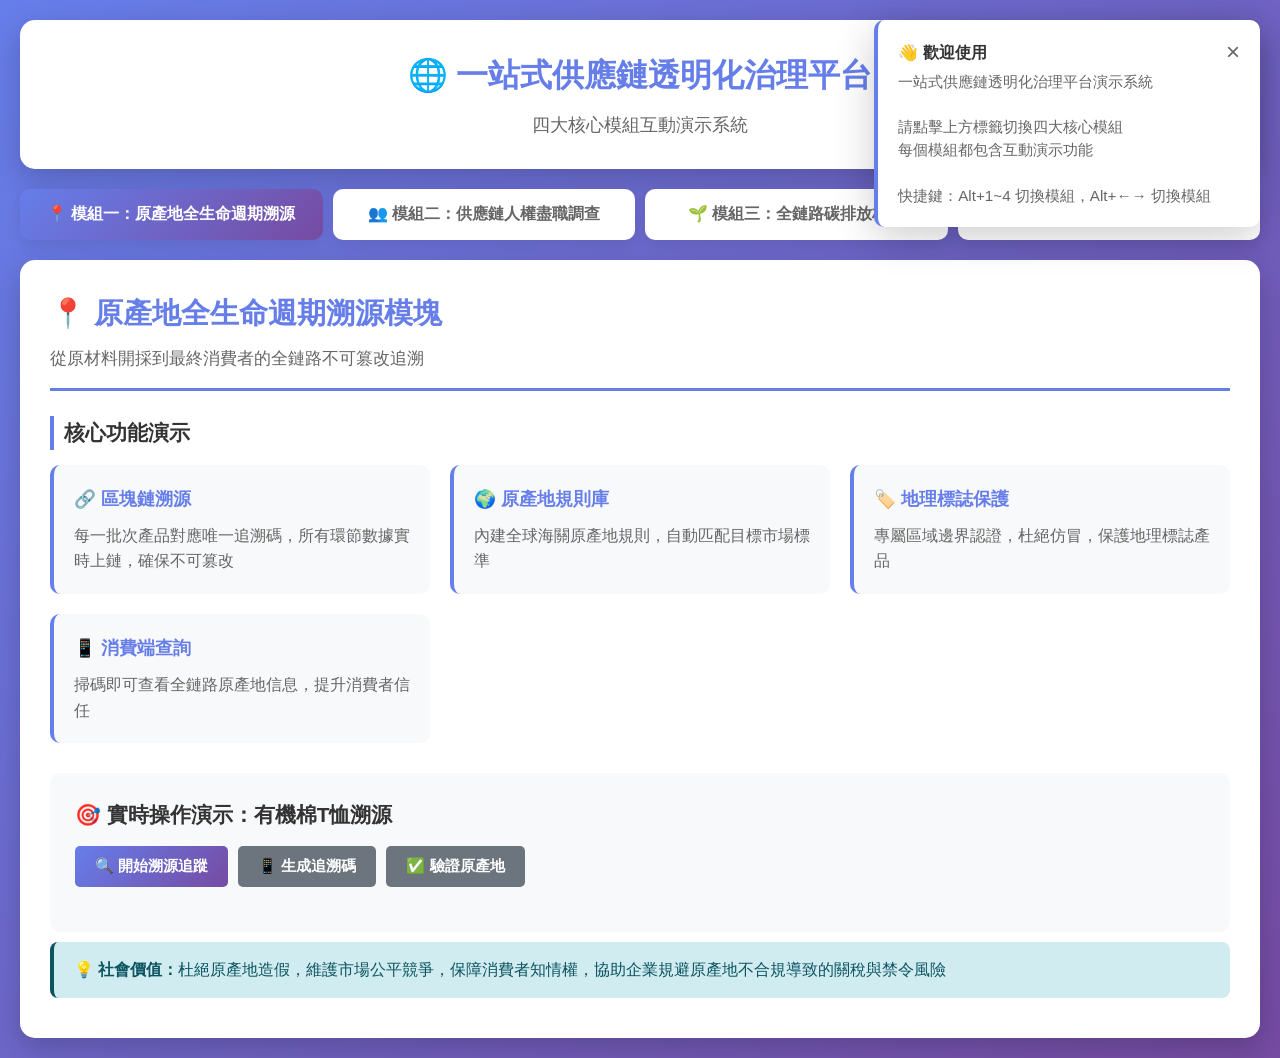
==== commit ba37e2a1: "Revert "Update from task 46ac713d-ee95-48c5-a499-e0172ed925c9"" ====
--- a/index.html
+++ b/index.html
@@ -16,129 +16,33 @@
     <link rel="stylesheet" href="css/styles.css">
 </head>
 <body>
-    <!-- 固定導覽列 -->
-    <nav class="navbar">
-        <div class="navbar-container">
-            <div class="navbar-brand">
-                <span class="logo-icon">🌐</span>
-                <span class="logo-text">SupplyChain+</span>
-            </div>
-            <ul class="navbar-menu">
-                <li><a href="#home" class="nav-link active">首頁</a></li>
-                <li><a href="#module1" class="nav-link">原產地溯源</a></li>
-                <li><a href="#module2" class="nav-link">人權盡職調查</a></li>
-                <li><a href="#module3" class="nav-link">碳排放核算</a></li>
-                <li><a href="#module4" class="nav-link">貿易法規合規</a></li>
-            </ul>
-            <button class="navbar-toggle" aria-label="選單切換">
-                <span></span>
-                <span></span>
-                <span></span>
+    <div class="container">
+        <div class="header">
+            <h1>🌐 一站式供應鏈透明化治理平台</h1>
+            <p>四大核心模組互動演示系統</p>
+        </div>
+
+        <div class="module-tabs">
+            <button class="tab-btn active" onclick="showModule('module1')">
+                📍 模組一：原產地全生命週期溯源
+            </button>
+            <button class="tab-btn" onclick="showModule('module2')">
+                👥 模組二：供應鏈人權盡職調查
+            </button>
+            <button class="tab-btn" onclick="showModule('module3')">
+                🌱 模組三：全鏈路碳排放核算
+            </button>
+            <button class="tab-btn" onclick="showModule('module4')">
+                ⚖️ 模組四：全球貿易法規合規
             </button>
         </div>
-    </nav>
-
-    <!-- Hero Section / Landing 頁面 -->
-    <section id="home" class="hero-section">
-        <div class="hero-content">
-            <h1 class="hero-title">
-                <span class="highlight">供應鏈透明化</span>
-                <br>從源頭到終端的全面治理
-            </h1>
-            <p class="hero-subtitle">
-                整合區塊鏈、AI 與大數據技術，打造全球領先的供應鏈透明化治理平台
-            </p>
-            <div class="hero-stats">
-                <div class="stat-item">
-                    <div class="stat-number">4</div>
-                    <div class="stat-label">核心模組</div>
-                </div>
-                <div class="stat-item">
-                    <div class="stat-number">98%</div>
-                    <div class="stat-label">合規率<span class="demo-tag">示範數據</span></div>
-                </div>
-                <div class="stat-item">
-                    <div class="stat-number">156+</div>
-                    <div class="stat-label">供應商管理<span class="demo-tag">示範數據</span></div>
-                </div>
-                <div class="stat-item">
-                    <div class="stat-number">100%</div>
-                    <div class="stat-label">數據可追溯</div>
-                </div>
-            </div>
-            <div class="hero-cta">
-                <a href="#module1" class="btn btn-primary btn-large">探索核心功能</a>
-                <a href="#demo" class="btn btn-secondary btn-large">觀看演示影片</a>
-            </div>
-        </div>
-        <div class="hero-visual">
-            <div class="floating-card card-1">
-                <span class="card-icon">🔗</span>
-                <span>區塊鏈溯源</span>
-            </div>
-            <div class="floating-card card-2">
-                <span class="card-icon">👥</span>
-                <span>人權保護</span>
-            </div>
-            <div class="floating-card card-3">
-                <span class="card-icon">🌱</span>
-                <span>碳足跡追蹤</span>
-            </div>
-            <div class="floating-card card-4">
-                <span class="card-icon">⚖️</span>
-                <span>合規管理</span>
-            </div>
-        </div>
-    </section>
-
-    <!-- 平台價值主張 -->
-    <section class="value-proposition">
-        <div class="container">
-            <h2 class="section-title">為什麼選擇 SupplyChain+？</h2>
-            <div class="value-grid">
-                <div class="value-card">
-                    <div class="value-icon">🔍</div>
-                    <h3>端到端可視化</h3>
-                    <p>從原材料採購到最終消費者，全鏈路數據實時追蹤，打破供應鏈黑箱</p>
-                </div>
-                <div class="value-card">
-                    <div class="value-icon">🛡️</div>
-                    <h3>合規零風險</h3>
-                    <p>自動對接全球法規庫，實時預警合規風險，降低企業跨國貿易成本</p>
-                </div>
-                <div class="value-card">
-                    <div class="value-icon">🌍</div>
-                    <h3>永續發展</h3>
-                    <p>精準碳核算與減排方案，助力企業達成碳中和目標，履行社會責任</p>
-                </div>
-                <div class="value-card">
-                    <div class="value-icon">💡</div>
-                    <h3>智能決策</h3>
-                    <p>AI 驅動風險識別與優化建議，讓供應鏈管理更智慧、更高效</p>
-                </div>
-            </div>
-        </div>
-    </section>
-
-    <!-- 核心模組演示區 -->
-    <section id="modules" class="modules-section">
-        <div class="container">
-            <h2 class="section-title">核心模組演示</h2>
-            <p class="section-subtitle">點擊下方模組查看詳細功能與互動演示</p>
-            
-            <!-- 模組一：原產地溯源 -->
-            <div class="accordion-item" id="module1">
-                <button class="accordion-header" onclick="toggleAccordion('module1')">
-                    <div class="accordion-title">
-                        <span class="module-icon">📍</span>
-                        <h3>原產地全生命週期溯源</h3>
-                    </div>
-                    <div class="accordion-summary">
-                        從原材料開採到最終消費者的全鏈路不可篡改追溯，確保產品來源真實可靠
-                    </div>
-                    <span class="accordion-toggle">▼</span>
-                </button>
-                <div class="accordion-content">
+
+        <!-- 模組一：原產地溯源 -->
+        <div id="module1" class="module-content active">
+            <div class="module-header">
+                <h2>📍 原產地全生命週期溯源模塊</h2>
+                <p>從原材料開採到最終消費者的全鏈路不可篡改追溯</p>
+            </div>
 
             <div class="demo-section">
                 <h3>核心功能演示</h3>
@@ -232,22 +136,14 @@
             <div class="alert alert-info">
                 <strong>💡 社會價值：</strong>杜絕原產地造假，維護市場公平競爭，保障消費者知情權，協助企業規避原產地不合規導致的關稅與禁令風險
             </div>
-                </div>
-            </div>
-
-            <!-- 模組二：人權盡職調查 -->
-            <div class="accordion-item" id="module2">
-                <button class="accordion-header" onclick="toggleAccordion('module2')">
-                    <div class="accordion-title">
-                        <span class="module-icon">👥</span>
-                        <h3>供應鏈人權盡職調查</h3>
-                    </div>
-                    <div class="accordion-summary">
-                        穿透供應鏈黑箱，守護勞工人權，杜絕強迫勞動與童工，符合全球人權監管要求
-                    </div>
-                    <span class="accordion-toggle">▼</span>
-                </button>
-                <div class="accordion-content">
+        </div>
+
+        <!-- 模組二：人權盡職調查 -->
+        <div id="module2" class="module-content">
+            <div class="module-header">
+                <h2>👥 供應鏈人權盡職調查與風險管理模塊</h2>
+                <p>穿透供應鏈黑箱，守護勞工人權，杜絕強迫勞動與童工</p>
+            </div>
 
             <div class="demo-section">
                 <h3>核心功能演示</h3>
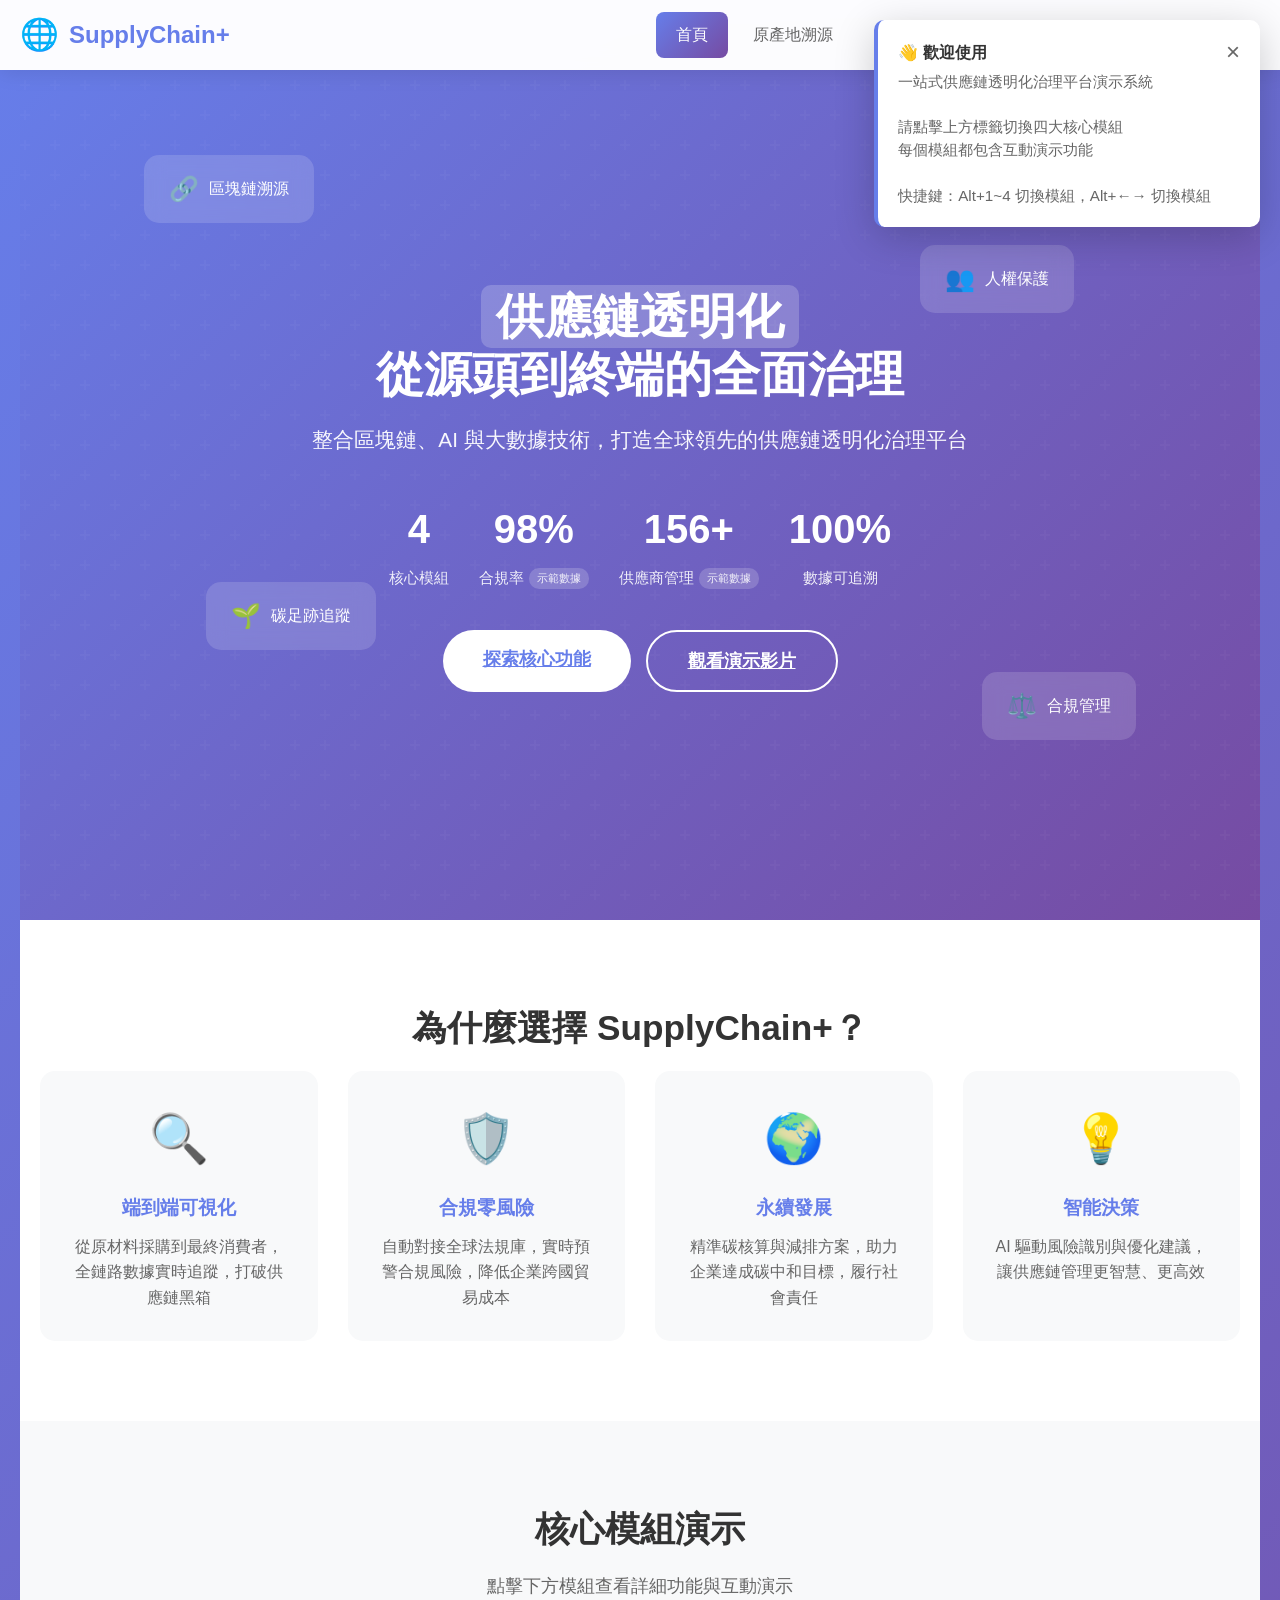
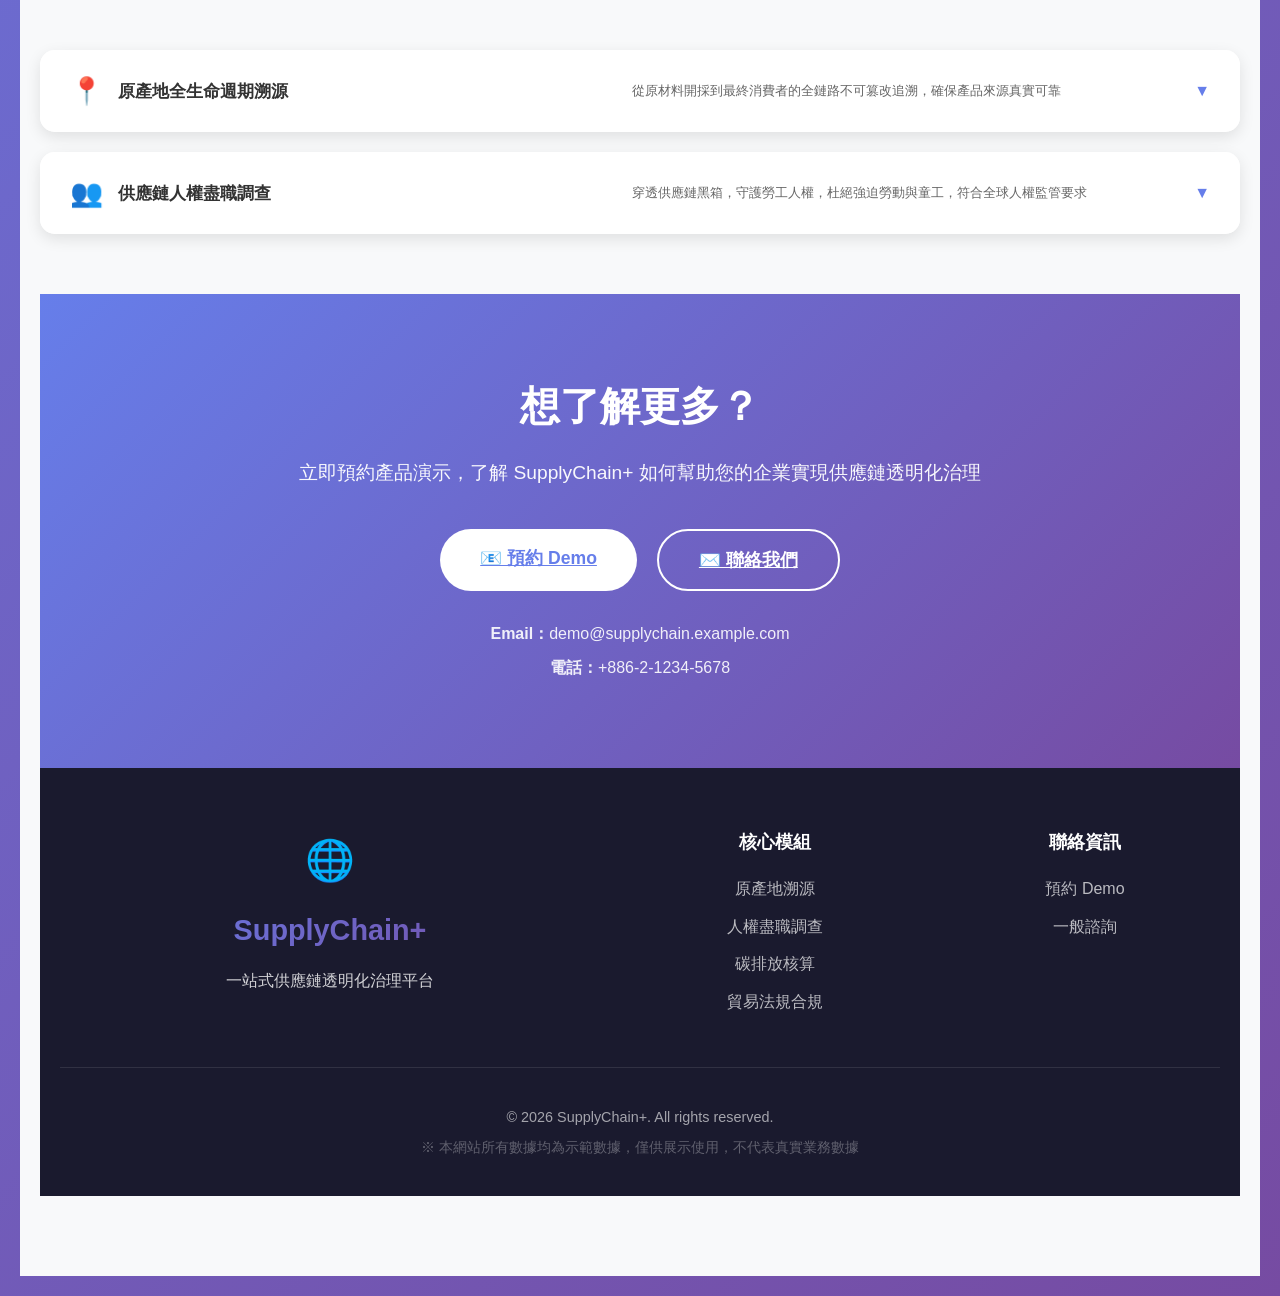
==== commit 4f09b2fa: "update branch" ====
--- a/index.html
+++ b/index.html
@@ -6,7 +6,7 @@
     <meta name="description" content="一站式供應鏈透明化治理平台 - 提供原產地溯源、人權盡職調查、碳排放核算、貿易法規合規四大核心模組">
     <meta name="keywords" content="供應鏈，透明化，區塊鏈，碳足跡，ESG，合規，溯源">
     <meta name="author" content="Supply Chain Transparency Platform">
-    <title>一站式供應鏈透明化治理平台 - 核心模組演示</title>
+    <title>SupplyChain+ | 供應鏈透明化治理平台</title>
     
     <!-- 預載入關鍵資源 -->
     <link rel="preconnect" href="https://fonts.googleapis.com">
@@ -16,33 +16,129 @@
     <link rel="stylesheet" href="css/styles.css">
 </head>
 <body>
-    <div class="container">
-        <div class="header">
-            <h1>🌐 一站式供應鏈透明化治理平台</h1>
-            <p>四大核心模組互動演示系統</p>
-        </div>
-
-        <div class="module-tabs">
-            <button class="tab-btn active" onclick="showModule('module1')">
-                📍 模組一：原產地全生命週期溯源
-            </button>
-            <button class="tab-btn" onclick="showModule('module2')">
-                👥 模組二：供應鏈人權盡職調查
-            </button>
-            <button class="tab-btn" onclick="showModule('module3')">
-                🌱 模組三：全鏈路碳排放核算
-            </button>
-            <button class="tab-btn" onclick="showModule('module4')">
-                ⚖️ 模組四：全球貿易法規合規
+    <!-- 固定導覽列 -->
+    <nav class="navbar">
+        <div class="navbar-container">
+            <div class="navbar-brand">
+                <span class="logo-icon">🌐</span>
+                <span class="logo-text">SupplyChain+</span>
+            </div>
+            <ul class="navbar-menu">
+                <li><a href="#home" class="nav-link active">首頁</a></li>
+                <li><a href="#module1" class="nav-link">原產地溯源</a></li>
+                <li><a href="#module2" class="nav-link">人權盡職調查</a></li>
+                <li><a href="#module3" class="nav-link">碳排放核算</a></li>
+                <li><a href="#module4" class="nav-link">貿易法規合規</a></li>
+            </ul>
+            <button class="navbar-toggle" aria-label="選單切換">
+                <span></span>
+                <span></span>
+                <span></span>
             </button>
         </div>
-
-        <!-- 模組一：原產地溯源 -->
-        <div id="module1" class="module-content active">
-            <div class="module-header">
-                <h2>📍 原產地全生命週期溯源模塊</h2>
-                <p>從原材料開採到最終消費者的全鏈路不可篡改追溯</p>
-            </div>
+    </nav>
+
+    <!-- Hero Section / Landing 頁面 -->
+    <section id="home" class="hero-section">
+        <div class="hero-content">
+            <h1 class="hero-title">
+                <span class="highlight">供應鏈透明化</span>
+                <br>從源頭到終端的全面治理
+            </h1>
+            <p class="hero-subtitle">
+                整合區塊鏈、AI 與大數據技術，打造全球領先的供應鏈透明化治理平台
+            </p>
+            <div class="hero-stats">
+                <div class="stat-item">
+                    <div class="stat-number">4</div>
+                    <div class="stat-label">核心模組</div>
+                </div>
+                <div class="stat-item">
+                    <div class="stat-number">98%</div>
+                    <div class="stat-label">合規率<span class="demo-tag">示範數據</span></div>
+                </div>
+                <div class="stat-item">
+                    <div class="stat-number">156+</div>
+                    <div class="stat-label">供應商管理<span class="demo-tag">示範數據</span></div>
+                </div>
+                <div class="stat-item">
+                    <div class="stat-number">100%</div>
+                    <div class="stat-label">數據可追溯</div>
+                </div>
+            </div>
+            <div class="hero-cta">
+                <a href="#module1" class="btn btn-primary btn-large">探索核心功能</a>
+                <a href="#demo" class="btn btn-secondary btn-large">觀看演示影片</a>
+            </div>
+        </div>
+        <div class="hero-visual">
+            <div class="floating-card card-1">
+                <span class="card-icon">🔗</span>
+                <span>區塊鏈溯源</span>
+            </div>
+            <div class="floating-card card-2">
+                <span class="card-icon">👥</span>
+                <span>人權保護</span>
+            </div>
+            <div class="floating-card card-3">
+                <span class="card-icon">🌱</span>
+                <span>碳足跡追蹤</span>
+            </div>
+            <div class="floating-card card-4">
+                <span class="card-icon">⚖️</span>
+                <span>合規管理</span>
+            </div>
+        </div>
+    </section>
+
+    <!-- 平台價值主張 -->
+    <section class="value-proposition">
+        <div class="container">
+            <h2 class="section-title">為什麼選擇 SupplyChain+？</h2>
+            <div class="value-grid">
+                <div class="value-card">
+                    <div class="value-icon">🔍</div>
+                    <h3>端到端可視化</h3>
+                    <p>從原材料採購到最終消費者，全鏈路數據實時追蹤，打破供應鏈黑箱</p>
+                </div>
+                <div class="value-card">
+                    <div class="value-icon">🛡️</div>
+                    <h3>合規零風險</h3>
+                    <p>自動對接全球法規庫，實時預警合規風險，降低企業跨國貿易成本</p>
+                </div>
+                <div class="value-card">
+                    <div class="value-icon">🌍</div>
+                    <h3>永續發展</h3>
+                    <p>精準碳核算與減排方案，助力企業達成碳中和目標，履行社會責任</p>
+                </div>
+                <div class="value-card">
+                    <div class="value-icon">💡</div>
+                    <h3>智能決策</h3>
+                    <p>AI 驅動風險識別與優化建議，讓供應鏈管理更智慧、更高效</p>
+                </div>
+            </div>
+        </div>
+    </section>
+
+    <!-- 核心模組演示區 -->
+    <section id="modules" class="modules-section">
+        <div class="container">
+            <h2 class="section-title">核心模組演示</h2>
+            <p class="section-subtitle">點擊下方模組查看詳細功能與互動演示</p>
+            
+            <!-- 模組一：原產地溯源 -->
+            <div class="accordion-item" id="module1">
+                <button class="accordion-header" onclick="toggleAccordion('module1')">
+                    <div class="accordion-title">
+                        <span class="module-icon">📍</span>
+                        <h3>原產地全生命週期溯源</h3>
+                    </div>
+                    <div class="accordion-summary">
+                        從原材料開採到最終消費者的全鏈路不可篡改追溯，確保產品來源真實可靠
+                    </div>
+                    <span class="accordion-toggle">▼</span>
+                </button>
+                <div class="accordion-content">
 
             <div class="demo-section">
                 <h3>核心功能演示</h3>
@@ -121,29 +217,121 @@
                 </div>
 
                 <div id="qrDisplay" style="display:none; text-align:center; margin-top:20px;">
-                    <h4>產品追溯QR Code</h4>
+                    <h4>產品追溯 QR Code</h4>
                     <div class="qr-code-demo">
-                        <div>
-                            <div style="font-size:3em;">📱</div>
-                            <div>掃描查詢完整溯源信息</div>
-                            <div style="font-size:0.8em; margin-top:10px;">TX-2026-0528-001</div>
-                        </div>
-                    </div>
-                    <p style="color:#666;">消費者掃描後可查看：原產地證明、生產過程、碳足跡、社會合規報告</p>
+                        <!-- SVG QR Code 示意圖 -->
+                        <svg width="200" height="200" viewBox="0 0 200 200" xmlns="http://www.w3.org/2000/svg" style="margin:10px auto;">
+                            <!-- 背景 -->
+                            <rect width="200" height="200" fill="#fff" stroke="#ddd" stroke-width="2"/>
+                            
+                            <!-- 左上角定位方塊 -->
+                            <rect x="20" y="20" width="50" height="50" fill="#000"/>
+                            <rect x="28" y="28" width="34" height="34" fill="#fff"/>
+                            <rect x="36" y="36" width="18" height="18" fill="#000"/>
+                            
+                            <!-- 右上角定位方塊 -->
+                            <rect x="130" y="20" width="50" height="50" fill="#000"/>
+                            <rect x="138" y="28" width="34" height="34" fill="#fff"/>
+                            <rect x="146" y="36" width="18" height="18" fill="#000"/>
+                            
+                            <!-- 左下角定位方塊 -->
+                            <rect x="20" y="130" width="50" height="50" fill="#000"/>
+                            <rect x="28" y="138" width="34" height="34" fill="#fff"/>
+                            <rect x="36" y="146" width="18" height="18" fill="#000"/>
+                            
+                            <!-- 數據方塊 (模擬 QR Code 圖案) -->
+                            <rect x="90" y="20" width="8" height="8" fill="#000"/>
+                            <rect x="106" y="20" width="8" height="8" fill="#000"/>
+                            <rect x="122" y="20" width="8" height="8" fill="#000"/>
+                            <rect x="90" y="36" width="8" height="8" fill="#000"/>
+                            <rect x="98" y="36" width="8" height="8" fill="#000"/>
+                            <rect x="114" y="36" width="8" height="8" fill="#000"/>
+                            <rect x="130" y="36" width="8" height="8" fill="#000"/>
+                            <rect x="74" y="52" width="8" height="8" fill="#000"/>
+                            <rect x="90" y="52" width="8" height="8" fill="#000"/>
+                            <rect x="106" y="52" width="8" height="8" fill="#000"/>
+                            <rect x="122" y="52" width="8" height="8" fill="#000"/>
+                            <rect x="138" y="52" width="8" height="8" fill="#000"/>
+                            <rect x="74" y="68" width="8" height="8" fill="#000"/>
+                            <rect x="90" y="68" width="8" height="8" fill="#000"/>
+                            <rect x="106" y="68" width="8" height="8" fill="#000"/>
+                            <rect x="122" y="68" width="8" height="8" fill="#000"/>
+                            <rect x="138" y="68" width="8" height="8" fill="#000"/>
+                            <rect x="20" y="90" width="8" height="8" fill="#000"/>
+                            <rect x="36" y="90" width="8" height="8" fill="#000"/>
+                            <rect x="52" y="90" width="8" height="8" fill="#000"/>
+                            <rect x="68" y="90" width="8" height="8" fill="#000"/>
+                            <rect x="84" y="90" width="8" height="8" fill="#000"/>
+                            <rect x="100" y="90" width="8" height="8" fill="#000"/>
+                            <rect x="116" y="90" width="8" height="8" fill="#000"/>
+                            <rect x="132" y="90" width="8" height="8" fill="#000"/>
+                            <rect x="148" y="90" width="8" height="8" fill="#000"/>
+                            <rect x="164" y="90" width="8" height="8" fill="#000"/>
+                            <rect x="20" y="106" width="8" height="8" fill="#000"/>
+                            <rect x="44" y="106" width="8" height="8" fill="#000"/>
+                            <rect x="68" y="106" width="8" height="8" fill="#000"/>
+                            <rect x="92" y="106" width="8" height="8" fill="#000"/>
+                            <rect x="116" y="106" width="8" height="8" fill="#000"/>
+                            <rect x="140" y="106" width="8" height="8" fill="#000"/>
+                            <rect x="164" y="106" width="8" height="8" fill="#000"/>
+                            <rect x="20" y="122" width="8" height="8" fill="#000"/>
+                            <rect x="36" y="122" width="8" height="8" fill="#000"/>
+                            <rect x="60" y="122" width="8" height="8" fill="#000"/>
+                            <rect x="84" y="122" width="8" height="8" fill="#000"/>
+                            <rect x="108" y="122" width="8" height="8" fill="#000"/>
+                            <rect x="132" y="122" width="8" height="8" fill="#000"/>
+                            <rect x="156" y="122" width="8" height="8" fill="#000"/>
+                            <rect x="180" y="122" width="8" height="8" fill="#000"/>
+                            <rect x="90" y="140" width="8" height="8" fill="#000"/>
+                            <rect x="106" y="140" width="8" height="8" fill="#000"/>
+                            <rect x="122" y="140" width="8" height="8" fill="#000"/>
+                            <rect x="138" y="140" width="8" height="8" fill="#000"/>
+                            <rect x="154" y="140" width="8" height="8" fill="#000"/>
+                            <rect x="170" y="140" width="8" height="8" fill="#000"/>
+                            <rect x="74" y="156" width="8" height="8" fill="#000"/>
+                            <rect x="90" y="156" width="8" height="8" fill="#000"/>
+                            <rect x="114" y="156" width="8" height="8" fill="#000"/>
+                            <rect x="138" y="156" width="8" height="8" fill="#000"/>
+                            <rect x="162" y="156" width="8" height="8" fill="#000"/>
+                            <rect x="178" y="156" width="8" height="8" fill="#000"/>
+                            <rect x="74" y="172" width="8" height="8" fill="#000"/>
+                            <rect x="90" y="172" width="8" height="8" fill="#000"/>
+                            <rect x="106" y="172" width="8" height="8" fill="#000"/>
+                            <rect x="122" y="172" width="8" height="8" fill="#000"/>
+                            <rect x="138" y="172" width="8" height="8" fill="#000"/>
+                            <rect x="154" y="172" width="8" height="8" fill="#000"/>
+                            <rect x="170" y="172" width="8" height="8" fill="#000"/>
+                            
+                            <!-- 中心 Logo -->
+                            <circle cx="100" cy="100" r="20" fill="#fff" stroke="#667eea" stroke-width="2"/>
+                            <text x="100" y="107" text-anchor="middle" font-size="16" fill="#667eea" font-weight="bold">SC</text>
+                        </svg>
+                    </div>
+                    <div style="margin-top:15px; font-weight:bold; color:#333;">TX-2026-0528-001</div>
+                    <p style="color:#666; margin-top:10px;">消費者掃描後可查看：原產地證明、生產過程、碳足跡、社會合規報告</p>
+                    <p style="font-size:0.85em; color:#999;">※ 此為示範 QR Code，實際產品將生成唯一追溯碼</p>
                 </div>
             </div>
 
             <div class="alert alert-info">
                 <strong>💡 社會價值：</strong>杜絕原產地造假，維護市場公平競爭，保障消費者知情權，協助企業規避原產地不合規導致的關稅與禁令風險
             </div>
-        </div>
-
-        <!-- 模組二：人權盡職調查 -->
-        <div id="module2" class="module-content">
-            <div class="module-header">
-                <h2>👥 供應鏈人權盡職調查與風險管理模塊</h2>
-                <p>穿透供應鏈黑箱，守護勞工人權，杜絕強迫勞動與童工</p>
-            </div>
+                </div>
+            </div>
+
+            <!-- 模組二：人權盡職調查 -->
+            <div class="accordion-item" id="module2">
+                <button class="accordion-header" onclick="toggleAccordion('module2')">
+                    <div class="accordion-title">
+                        <span class="module-icon">👥</span>
+                        <h3>供應鏈人權盡職調查</h3>
+                    </div>
+                    <div class="accordion-summary">
+                        穿透供應鏈黑箱，守護勞工人權，杜絕強迫勞動與童工，符合全球人權監管要求
+                    </div>
+                    <span class="accordion-toggle">▼</span>
+                </button>
+                <div class="accordion-content">
 
             <div class="demo-section">
                 <h3>核心功能演示</h3>
@@ -180,7 +368,7 @@
                     
                     <div class="stats-grid">
                         <div class="stat-card">
-                            <div class="number">156</div>
+                            <div class="number">156</div><div class="demo-tag" style="display:inline-block;font-size:0.7em;padding:2px 6px;border-radius:4px;background:#ffeaa7;color:#d63031;margin-top:5px;">示範數據</div>
                             <div class="label">供應商總數</div>
                         </div>
                         <div class="stat-card">
@@ -192,7 +380,7 @@
                             <div class="label">中風險供應商</div>
                         </div>
                         <div class="stat-card">
-                            <div class="number">98%</div>
+                            <div class="number">98%</div><div class="demo-tag" style="display:inline-block;font-size:0.7em;padding:2px 6px;border-radius:4px;background:#ffeaa7;color:#d63031;margin-top:5px;">示範數據</div>
                             <div class="label">合規率</div>
                         </div>
                     </div>
@@ -342,10 +530,10 @@
                         <div style="margin-bottom:10px;">
                             <div style="display:flex; justify-content:space-between; margin-bottom:5px;">
                                 <span>紡紗與織布</span>
-                                <span>0.6 kg CO2e (26%)</span>
+                                <span>0.35 kg CO2e (15%)</span>
                             </div>
                             <div class="progress-bar">
-                                <div class="progress-fill" style="width:26%">26%</div>
+                                <div class="progress-fill" style="width:15%">15%</div>
                             </div>
                         </div>
                         <div style="margin-bottom:10px;">
@@ -492,7 +680,7 @@
                     
                     <div class="stats-grid">
                         <div class="stat-card">
-                            <div class="number">156</div>
+                            <div class="number">156</div><div class="demo-tag" style="display:inline-block;font-size:0.7em;padding:2px 6px;border-radius:4px;background:#ffeaa7;color:#d63031;margin-top:5px;">示範數據</div>
                             <div class="label">法規條目檢查</div>
                         </div>
                         <div class="stat-card">
@@ -500,7 +688,7 @@
                             <div class="label">風險警示</div>
                         </div>
                         <div class="stat-card">
-                            <div class="number">98%</div>
+                            <div class="number">98%</div><div class="demo-tag" style="display:inline-block;font-size:0.7em;padding:2px 6px;border-radius:4px;background:#ffeaa7;color:#d63031;margin-top:5px;">示範數據</div>
                             <div class="label">合規率</div>
                         </div>
                         <div class="stat-card">
@@ -609,4 +797,54 @@
     <!-- 外部 JavaScript 文件 -->
     <script src="js/app.js"></script>
 </body>
-</html>+</html>
+    <!-- 結尾 CTA 區塊 -->
+    <section id="contact" class="cta-section">
+        <div class="container">
+            <div class="cta-content">
+                <h2>想了解更多？</h2>
+                <p>立即預約產品演示，了解 SupplyChain+ 如何幫助您的企業實現供應鏈透明化治理</p>
+                <div class="cta-actions">
+                    <a href="mailto:demo@supplychain.example.com" class="btn btn-primary btn-large">📧 預約 Demo</a>
+                    <a href="mailto:info@supplychain.example.com" class="btn btn-secondary btn-large">✉️ 聯絡我們</a>
+                </div>
+                <div class="cta-contact">
+                    <p><strong>Email：</strong>demo@supplychain.example.com</p>
+                    <p><strong>電話：</strong>+886-2-1234-5678</p>
+                </div>
+            </div>
+        </div>
+    </section>
+
+    <!-- Footer -->
+    <footer class="footer">
+        <div class="container">
+            <div class="footer-content">
+                <div class="footer-brand">
+                    <span class="logo-icon">🌐</span>
+                    <span class="logo-text">SupplyChain+</span>
+                    <p>一站式供應鏈透明化治理平台</p>
+                </div>
+                <div class="footer-links">
+                    <h4>核心模組</h4>
+                    <ul>
+                        <li><a href="#module1">原產地溯源</a></li>
+                        <li><a href="#module2">人權盡職調查</a></li>
+                        <li><a href="#module3">碳排放核算</a></li>
+                        <li><a href="#module4">貿易法規合規</a></li>
+                    </ul>
+                </div>
+                <div class="footer-links">
+                    <h4>聯絡資訊</h4>
+                    <ul>
+                        <li><a href="mailto:demo@supplychain.example.com">預約 Demo</a></li>
+                        <li><a href="mailto:info@supplychain.example.com">一般諮詢</a></li>
+                    </ul>
+                </div>
+            </div>
+            <div class="footer-bottom">
+                <p>&copy; 2026 SupplyChain+. All rights reserved.</p>
+                <p class="disclaimer">※ 本網站所有數據均為示範數據，僅供展示使用，不代表真實業務數據</p>
+            </div>
+        </div>
+    </footer>
--- a/css/styles.css
+++ b/css/styles.css
@@ -679,3 +679,651 @@
         background: #2d3748;
     }
 }
+
+/* ===== 固定導覽列 ===== */
+.navbar {
+    position: fixed;
+    top: 0;
+    left: 0;
+    right: 0;
+    background: rgba(255, 255, 255, 0.98);
+    backdrop-filter: blur(10px);
+    box-shadow: 0 2px 20px rgba(0, 0, 0, 0.1);
+    z-index: 1000;
+    padding: 0 20px;
+}
+
+.navbar-container {
+    max-width: 1400px;
+    margin: 0 auto;
+    display: flex;
+    justify-content: space-between;
+    align-items: center;
+    height: 70px;
+}
+
+.navbar-brand {
+    display: flex;
+    align-items: center;
+    gap: 10px;
+    font-size: 1.5em;
+    font-weight: bold;
+    color: var(--primary-color);
+    text-decoration: none;
+}
+
+.logo-icon {
+    font-size: 1.3em;
+}
+
+.navbar-menu {
+    display: flex;
+    list-style: none;
+    gap: 5px;
+    margin: 0;
+    padding: 0;
+}
+
+.nav-link {
+    display: block;
+    padding: 10px 20px;
+    color: var(--text-secondary);
+    text-decoration: none;
+    border-radius: 8px;
+    transition: var(--transition);
+    font-weight: 500;
+}
+
+.nav-link:hover,
+.nav-link.active {
+    background: var(--primary-gradient);
+    color: white;
+}
+
+.navbar-toggle {
+    display: none;
+    flex-direction: column;
+    gap: 5px;
+    background: none;
+    border: none;
+    cursor: pointer;
+    padding: 5px;
+}
+
+.navbar-toggle span {
+    width: 25px;
+    height: 3px;
+    background: var(--text-primary);
+    border-radius: 2px;
+    transition: var(--transition);
+}
+
+/* ===== Hero Section ===== */
+.hero-section {
+    min-height: 100vh;
+    display: flex;
+    align-items: center;
+    justify-content: center;
+    padding: 100px 20px 60px;
+    background: linear-gradient(135deg, #667eea 0%, #764ba2 100%);
+    position: relative;
+    overflow: hidden;
+}
+
+.hero-section::before {
+    content: '';
+    position: absolute;
+    top: 0;
+    left: 0;
+    right: 0;
+    bottom: 0;
+    background: url("data:image/svg+xml,%3Csvg width='60' height='60' viewBox='0 0 60 60' xmlns='http://www.w3.org/2000/svg'%3E%3Cg fill='none' fill-rule='evenodd'%3E%3Cg fill='%23ffffff' fill-opacity='0.05'%3E%3Cpath d='M36 34v-4h-2v4h-4v2h4v4h2v-4h4v-2h-4zm0-30V0h-2v4h-4v2h4v4h2V6h4V4h-4zM6 34v-4H4v4H0v2h4v4h2v-4h4v-2H6zM6 4V0H4v4H0v2h4v4h2V6h4V4H6z'/%3E%3C/g%3E%3C/g%3E%3C/svg%3E");
+    opacity: 0.5;
+}
+
+.hero-content {
+    max-width: 800px;
+    text-align: center;
+    color: white;
+    position: relative;
+    z-index: 1;
+}
+
+.hero-title {
+    font-size: 3em;
+    margin-bottom: 20px;
+    line-height: 1.2;
+}
+
+.hero-title .highlight {
+    background: rgba(255, 255, 255, 0.2);
+    padding: 5px 15px;
+    border-radius: 10px;
+}
+
+.hero-subtitle {
+    font-size: 1.3em;
+    margin-bottom: 40px;
+    opacity: 0.95;
+    line-height: 1.6;
+}
+
+.hero-stats {
+    display: flex;
+    justify-content: center;
+    gap: 30px;
+    flex-wrap: wrap;
+    margin-bottom: 40px;
+}
+
+.stat-item {
+    text-align: center;
+}
+
+.stat-number {
+    font-size: 2.5em;
+    font-weight: bold;
+    margin-bottom: 5px;
+}
+
+.stat-label {
+    font-size: 0.95em;
+    opacity: 0.9;
+}
+
+.demo-tag {
+    display: inline-block;
+    font-size: 0.7em;
+    background: rgba(255, 255, 255, 0.2);
+    padding: 2px 8px;
+    border-radius: 10px;
+    margin-left: 5px;
+    vertical-align: middle;
+}
+
+.hero-cta {
+    display: flex;
+    gap: 15px;
+    justify-content: center;
+    flex-wrap: wrap;
+}
+
+.btn-large {
+    padding: 15px 40px;
+    font-size: 1.1em;
+    border-radius: 50px;
+}
+
+.btn-primary {
+    background: white;
+    color: var(--primary-color);
+}
+
+.btn-primary:hover {
+    transform: translateY(-3px);
+    box-shadow: 0 10px 30px rgba(0, 0, 0, 0.2);
+}
+
+.btn-secondary {
+    background: transparent;
+    color: white;
+    border: 2px solid white;
+}
+
+.btn-secondary:hover {
+    background: white;
+    color: var(--primary-color);
+}
+
+.hero-visual {
+    position: absolute;
+    width: 100%;
+    height: 100%;
+    top: 0;
+    left: 0;
+    pointer-events: none;
+}
+
+.floating-card {
+    position: absolute;
+    background: rgba(255, 255, 255, 0.15);
+    backdrop-filter: blur(10px);
+    padding: 15px 25px;
+    border-radius: 15px;
+    display: flex;
+    align-items: center;
+    gap: 10px;
+    color: white;
+    font-weight: 500;
+    animation: float 6s ease-in-out infinite;
+}
+
+.card-icon {
+    font-size: 1.5em;
+}
+
+.card-1 { top: 15%; left: 10%; animation-delay: 0s; }
+.card-2 { top: 25%; right: 15%; animation-delay: 1s; }
+.card-3 { bottom: 30%; left: 15%; animation-delay: 2s; }
+.card-4 { bottom: 20%; right: 10%; animation-delay: 3s; }
+
+@keyframes float {
+    0%, 100% { transform: translateY(0); }
+    50% { transform: translateY(-20px); }
+}
+
+/* ===== Value Proposition ===== */
+.value-proposition {
+    padding: 80px 20px;
+    background: white;
+}
+
+.section-title {
+    text-align: center;
+    font-size: 2.2em;
+    color: var(--text-primary);
+    margin-bottom: 15px;
+}
+
+.section-subtitle {
+    text-align: center;
+    color: var(--text-secondary);
+    font-size: 1.1em;
+    margin-bottom: 50px;
+}
+
+.value-grid {
+    display: grid;
+    grid-template-columns: repeat(auto-fit, minmax(250px, 1fr));
+    gap: 30px;
+    max-width: 1200px;
+    margin: 0 auto;
+}
+
+.value-card {
+    text-align: center;
+    padding: 30px;
+    background: var(--bg-light);
+    border-radius: var(--border-radius);
+    transition: var(--transition);
+}
+
+.value-card:hover {
+    transform: translateY(-10px);
+    box-shadow: var(--shadow-md);
+}
+
+.value-icon {
+    font-size: 3em;
+    margin-bottom: 15px;
+}
+
+.value-card h3 {
+    color: var(--primary-color);
+    margin-bottom: 10px;
+    font-size: 1.2em;
+}
+
+.value-card p {
+    color: var(--text-secondary);
+    line-height: 1.6;
+}
+
+/* ===== Modules Section & Accordion ===== */
+.modules-section {
+    padding: 80px 20px;
+    background: var(--bg-light);
+}
+
+.accordion-item {
+    background: white;
+    border-radius: var(--border-radius);
+    margin-bottom: 20px;
+    box-shadow: var(--shadow-sm);
+    overflow: hidden;
+    transition: var(--transition);
+}
+
+.accordion-header {
+    width: 100%;
+    display: flex;
+    align-items: center;
+    justify-content: space-between;
+    padding: 25px 30px;
+    background: white;
+    border: none;
+    cursor: pointer;
+    text-align: left;
+    transition: var(--transition);
+}
+
+.accordion-header:hover {
+    background: var(--bg-light);
+}
+
+.accordion-title {
+    display: flex;
+    align-items: center;
+    gap: 15px;
+    flex: 1;
+}
+
+.module-icon {
+    font-size: 2em;
+}
+
+.accordion-title h3 {
+    font-size: 1.3em;
+    color: var(--text-primary);
+    margin: 0;
+}
+
+.accordion-summary {
+    flex: 1;
+    color: var(--text-secondary);
+    font-size: 0.95em;
+}
+
+.accordion-toggle {
+    font-size: 1.2em;
+    color: var(--primary-color);
+    transition: transform 0.3s ease;
+}
+
+.accordion-item.active .accordion-toggle {
+    transform: rotate(180deg);
+}
+
+.accordion-content {
+    max-height: 0;
+    overflow: hidden;
+    transition: max-height 0.5s ease;
+}
+
+.accordion-item.active .accordion-content {
+    max-height: 3000px;
+}
+
+.module-body {
+    padding: 30px;
+}
+
+/* ===== Footer ===== */
+.footer {
+    background: #1a1a2e;
+    color: white;
+    padding: 40px 20px;
+    text-align: center;
+}
+
+.footer p {
+    margin-bottom: 10px;
+    opacity: 0.8;
+}
+
+.disclaimer {
+    font-size: 0.85em;
+    opacity: 0.6;
+}
+
+/* ===== Responsive Design ===== */
+@media (max-width: 992px) {
+    .hero-title {
+        font-size: 2.2em;
+    }
+    
+    .hero-stats {
+        gap: 20px;
+    }
+    
+    .floating-card {
+        display: none;
+    }
+}
+
+@media (max-width: 768px) {
+    .navbar-menu {
+        display: none;
+        position: absolute;
+        top: 70px;
+        left: 0;
+        right: 0;
+        background: white;
+        flex-direction: column;
+        padding: 20px;
+        box-shadow: 0 10px 30px rgba(0, 0, 0, 0.1);
+    }
+    
+    .navbar-menu.active {
+        display: flex;
+    }
+    
+    .navbar-toggle {
+        display: flex;
+    }
+    
+    .hero-section {
+        padding-top: 90px;
+    }
+    
+    .hero-title {
+        font-size: 1.8em;
+    }
+    
+    .hero-subtitle {
+        font-size: 1.1em;
+    }
+    
+    .hero-stats {
+        grid-template-columns: repeat(2, 1fr);
+    }
+    
+    .hero-cta {
+        flex-direction: column;
+        align-items: center;
+    }
+    
+    .btn-large {
+        width: 100%;
+        max-width: 300px;
+    }
+    
+    .accordion-header {
+        flex-direction: column;
+        align-items: flex-start;
+        gap: 10px;
+    }
+    
+    .accordion-summary {
+        font-size: 0.85em;
+    }
+    
+    .accordion-toggle {
+        position: absolute;
+        right: 20px;
+        top: 50%;
+        transform: translateY(-50%);
+    }
+    
+    .value-grid {
+        grid-template-columns: 1fr;
+    }
+}
+
+@media (max-width: 480px) {
+    .hero-title {
+        font-size: 1.5em;
+    }
+    
+    .stat-number {
+        font-size: 1.8em;
+    }
+    
+    .section-title {
+        font-size: 1.6em;
+    }
+}
+
+/* ===== 結尾 CTA 區塊樣式 ===== */
+.cta-section {
+    background: linear-gradient(135deg, #667eea 0%, #764ba2 100%);
+    padding: 80px 20px;
+    margin-top: 60px;
+}
+
+.cta-content {
+    max-width: 800px;
+    margin: 0 auto;
+    text-align: center;
+    color: white;
+}
+
+.cta-content h2 {
+    font-size: 2.5em;
+    margin-bottom: 20px;
+    font-weight: 700;
+}
+
+.cta-content > p {
+    font-size: 1.2em;
+    margin-bottom: 40px;
+    opacity: 0.95;
+}
+
+.cta-actions {
+    display: flex;
+    gap: 20px;
+    justify-content: center;
+    flex-wrap: wrap;
+    margin-bottom: 30px;
+}
+
+.cta-contact {
+    font-size: 1em;
+    opacity: 0.9;
+}
+
+.cta-contact p {
+    margin: 8px 0;
+}
+
+/* ===== Footer 樣式 ===== */
+.footer {
+    background: #1a1a2e;
+    color: #fff;
+    padding: 60px 20px 30px;
+}
+
+.footer-content {
+    max-width: 1200px;
+    margin: 0 auto;
+    display: grid;
+    grid-template-columns: 2fr 1fr 1fr;
+    gap: 40px;
+    margin-bottom: 40px;
+}
+
+.footer-brand {
+    display: flex;
+    flex-direction: column;
+    gap: 15px;
+}
+
+.footer-brand .logo-icon {
+    font-size: 2.5em;
+}
+
+.footer-brand .logo-text {
+    font-size: 1.8em;
+    font-weight: 700;
+    background: linear-gradient(135deg, #667eea 0%, #764ba2 100%);
+    -webkit-background-clip: text;
+    -webkit-text-fill-color: transparent;
+    background-clip: text;
+}
+
+.footer-brand p {
+    opacity: 0.8;
+    font-size: 1em;
+}
+
+.footer-links h4 {
+    font-size: 1.1em;
+    margin-bottom: 20px;
+    color: #fff;
+    font-weight: 600;
+}
+
+.footer-links ul {
+    list-style: none;
+}
+
+.footer-links li {
+    margin-bottom: 12px;
+}
+
+.footer-links a {
+    color: rgba(255, 255, 255, 0.7);
+    text-decoration: none;
+    transition: var(--transition);
+}
+
+.footer-links a:hover {
+    color: #667eea;
+    padding-left: 5px;
+}
+
+.footer-bottom {
+    max-width: 1200px;
+    margin: 0 auto;
+    padding-top: 30px;
+    border-top: 1px solid rgba(255, 255, 255, 0.1);
+    text-align: center;
+}
+
+.footer-bottom p {
+    opacity: 0.6;
+    font-size: 0.9em;
+    margin: 8px 0;
+}
+
+.disclaimer {
+    font-size: 0.85em !important;
+    color: rgba(255, 255, 255, 0.5) !important;
+}
+
+/* QR Code 容器樣式 */
+.qr-code-demo {
+    display: inline-block;
+    padding: 20px;
+    background: white;
+    border-radius: 15px;
+    box-shadow: 0 10px 30px rgba(0, 0, 0, 0.15);
+    margin: 20px auto;
+}
+
+/* 響應式調整 */
+@media (max-width: 768px) {
+    .cta-content h2 {
+        font-size: 1.8em;
+    }
+
+    .cta-content > p {
+        font-size: 1em;
+    }
+
+    .cta-actions {
+        flex-direction: column;
+        align-items: center;
+    }
+
+    .footer-content {
+        grid-template-columns: 1fr;
+        gap: 30px;
+        text-align: center;
+    }
+
+    .footer-brand {
+        align-items: center;
+    }
+}
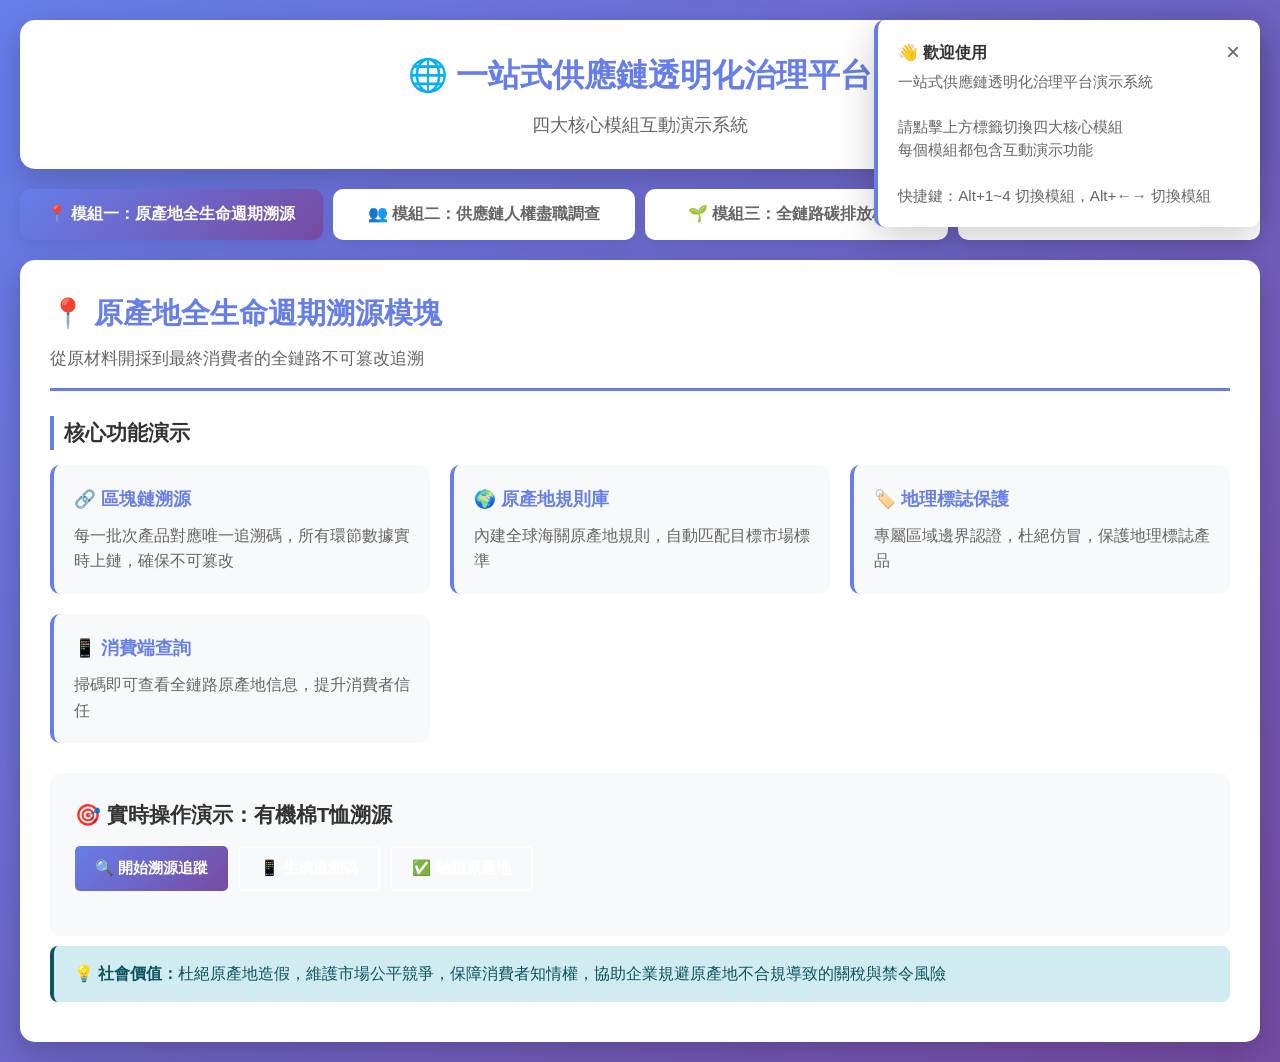
==== commit ad6ba0aa: "Merge pull request #3 from kqc996/revert-2-專案優化建議-925c9 Revert "Update from task 46ac713d-ee95-48c5-" ====
--- a/index.html
+++ b/index.html
@@ -6,7 +6,7 @@
     <meta name="description" content="一站式供應鏈透明化治理平台 - 提供原產地溯源、人權盡職調查、碳排放核算、貿易法規合規四大核心模組">
     <meta name="keywords" content="供應鏈，透明化，區塊鏈，碳足跡，ESG，合規，溯源">
     <meta name="author" content="Supply Chain Transparency Platform">
-    <title>SupplyChain+ | 供應鏈透明化治理平台</title>
+    <title>一站式供應鏈透明化治理平台 - 核心模組演示</title>
     
     <!-- 預載入關鍵資源 -->
     <link rel="preconnect" href="https://fonts.googleapis.com">
@@ -16,129 +16,33 @@
     <link rel="stylesheet" href="css/styles.css">
 </head>
 <body>
-    <!-- 固定導覽列 -->
-    <nav class="navbar">
-        <div class="navbar-container">
-            <div class="navbar-brand">
-                <span class="logo-icon">🌐</span>
-                <span class="logo-text">SupplyChain+</span>
-            </div>
-            <ul class="navbar-menu">
-                <li><a href="#home" class="nav-link active">首頁</a></li>
-                <li><a href="#module1" class="nav-link">原產地溯源</a></li>
-                <li><a href="#module2" class="nav-link">人權盡職調查</a></li>
-                <li><a href="#module3" class="nav-link">碳排放核算</a></li>
-                <li><a href="#module4" class="nav-link">貿易法規合規</a></li>
-            </ul>
-            <button class="navbar-toggle" aria-label="選單切換">
-                <span></span>
-                <span></span>
-                <span></span>
+    <div class="container">
+        <div class="header">
+            <h1>🌐 一站式供應鏈透明化治理平台</h1>
+            <p>四大核心模組互動演示系統</p>
+        </div>
+
+        <div class="module-tabs">
+            <button class="tab-btn active" onclick="showModule('module1')">
+                📍 模組一：原產地全生命週期溯源
+            </button>
+            <button class="tab-btn" onclick="showModule('module2')">
+                👥 模組二：供應鏈人權盡職調查
+            </button>
+            <button class="tab-btn" onclick="showModule('module3')">
+                🌱 模組三：全鏈路碳排放核算
+            </button>
+            <button class="tab-btn" onclick="showModule('module4')">
+                ⚖️ 模組四：全球貿易法規合規
             </button>
         </div>
-    </nav>
-
-    <!-- Hero Section / Landing 頁面 -->
-    <section id="home" class="hero-section">
-        <div class="hero-content">
-            <h1 class="hero-title">
-                <span class="highlight">供應鏈透明化</span>
-                <br>從源頭到終端的全面治理
-            </h1>
-            <p class="hero-subtitle">
-                整合區塊鏈、AI 與大數據技術，打造全球領先的供應鏈透明化治理平台
-            </p>
-            <div class="hero-stats">
-                <div class="stat-item">
-                    <div class="stat-number">4</div>
-                    <div class="stat-label">核心模組</div>
-                </div>
-                <div class="stat-item">
-                    <div class="stat-number">98%</div>
-                    <div class="stat-label">合規率<span class="demo-tag">示範數據</span></div>
-                </div>
-                <div class="stat-item">
-                    <div class="stat-number">156+</div>
-                    <div class="stat-label">供應商管理<span class="demo-tag">示範數據</span></div>
-                </div>
-                <div class="stat-item">
-                    <div class="stat-number">100%</div>
-                    <div class="stat-label">數據可追溯</div>
-                </div>
-            </div>
-            <div class="hero-cta">
-                <a href="#module1" class="btn btn-primary btn-large">探索核心功能</a>
-                <a href="#demo" class="btn btn-secondary btn-large">觀看演示影片</a>
-            </div>
-        </div>
-        <div class="hero-visual">
-            <div class="floating-card card-1">
-                <span class="card-icon">🔗</span>
-                <span>區塊鏈溯源</span>
-            </div>
-            <div class="floating-card card-2">
-                <span class="card-icon">👥</span>
-                <span>人權保護</span>
-            </div>
-            <div class="floating-card card-3">
-                <span class="card-icon">🌱</span>
-                <span>碳足跡追蹤</span>
-            </div>
-            <div class="floating-card card-4">
-                <span class="card-icon">⚖️</span>
-                <span>合規管理</span>
-            </div>
-        </div>
-    </section>
-
-    <!-- 平台價值主張 -->
-    <section class="value-proposition">
-        <div class="container">
-            <h2 class="section-title">為什麼選擇 SupplyChain+？</h2>
-            <div class="value-grid">
-                <div class="value-card">
-                    <div class="value-icon">🔍</div>
-                    <h3>端到端可視化</h3>
-                    <p>從原材料採購到最終消費者，全鏈路數據實時追蹤，打破供應鏈黑箱</p>
-                </div>
-                <div class="value-card">
-                    <div class="value-icon">🛡️</div>
-                    <h3>合規零風險</h3>
-                    <p>自動對接全球法規庫，實時預警合規風險，降低企業跨國貿易成本</p>
-                </div>
-                <div class="value-card">
-                    <div class="value-icon">🌍</div>
-                    <h3>永續發展</h3>
-                    <p>精準碳核算與減排方案，助力企業達成碳中和目標，履行社會責任</p>
-                </div>
-                <div class="value-card">
-                    <div class="value-icon">💡</div>
-                    <h3>智能決策</h3>
-                    <p>AI 驅動風險識別與優化建議，讓供應鏈管理更智慧、更高效</p>
-                </div>
-            </div>
-        </div>
-    </section>
-
-    <!-- 核心模組演示區 -->
-    <section id="modules" class="modules-section">
-        <div class="container">
-            <h2 class="section-title">核心模組演示</h2>
-            <p class="section-subtitle">點擊下方模組查看詳細功能與互動演示</p>
-            
-            <!-- 模組一：原產地溯源 -->
-            <div class="accordion-item" id="module1">
-                <button class="accordion-header" onclick="toggleAccordion('module1')">
-                    <div class="accordion-title">
-                        <span class="module-icon">📍</span>
-                        <h3>原產地全生命週期溯源</h3>
-                    </div>
-                    <div class="accordion-summary">
-                        從原材料開採到最終消費者的全鏈路不可篡改追溯，確保產品來源真實可靠
-                    </div>
-                    <span class="accordion-toggle">▼</span>
-                </button>
-                <div class="accordion-content">
+
+        <!-- 模組一：原產地溯源 -->
+        <div id="module1" class="module-content active">
+            <div class="module-header">
+                <h2>📍 原產地全生命週期溯源模塊</h2>
+                <p>從原材料開採到最終消費者的全鏈路不可篡改追溯</p>
+            </div>
 
             <div class="demo-section">
                 <h3>核心功能演示</h3>
@@ -217,121 +121,29 @@
                 </div>
 
                 <div id="qrDisplay" style="display:none; text-align:center; margin-top:20px;">
-                    <h4>產品追溯 QR Code</h4>
+                    <h4>產品追溯QR Code</h4>
                     <div class="qr-code-demo">
-                        <!-- SVG QR Code 示意圖 -->
-                        <svg width="200" height="200" viewBox="0 0 200 200" xmlns="http://www.w3.org/2000/svg" style="margin:10px auto;">
-                            <!-- 背景 -->
-                            <rect width="200" height="200" fill="#fff" stroke="#ddd" stroke-width="2"/>
-                            
-                            <!-- 左上角定位方塊 -->
-                            <rect x="20" y="20" width="50" height="50" fill="#000"/>
-                            <rect x="28" y="28" width="34" height="34" fill="#fff"/>
-                            <rect x="36" y="36" width="18" height="18" fill="#000"/>
-                            
-                            <!-- 右上角定位方塊 -->
-                            <rect x="130" y="20" width="50" height="50" fill="#000"/>
-                            <rect x="138" y="28" width="34" height="34" fill="#fff"/>
-                            <rect x="146" y="36" width="18" height="18" fill="#000"/>
-                            
-                            <!-- 左下角定位方塊 -->
-                            <rect x="20" y="130" width="50" height="50" fill="#000"/>
-                            <rect x="28" y="138" width="34" height="34" fill="#fff"/>
-                            <rect x="36" y="146" width="18" height="18" fill="#000"/>
-                            
-                            <!-- 數據方塊 (模擬 QR Code 圖案) -->
-                            <rect x="90" y="20" width="8" height="8" fill="#000"/>
-                            <rect x="106" y="20" width="8" height="8" fill="#000"/>
-                            <rect x="122" y="20" width="8" height="8" fill="#000"/>
-                            <rect x="90" y="36" width="8" height="8" fill="#000"/>
-                            <rect x="98" y="36" width="8" height="8" fill="#000"/>
-                            <rect x="114" y="36" width="8" height="8" fill="#000"/>
-                            <rect x="130" y="36" width="8" height="8" fill="#000"/>
-                            <rect x="74" y="52" width="8" height="8" fill="#000"/>
-                            <rect x="90" y="52" width="8" height="8" fill="#000"/>
-                            <rect x="106" y="52" width="8" height="8" fill="#000"/>
-                            <rect x="122" y="52" width="8" height="8" fill="#000"/>
-                            <rect x="138" y="52" width="8" height="8" fill="#000"/>
-                            <rect x="74" y="68" width="8" height="8" fill="#000"/>
-                            <rect x="90" y="68" width="8" height="8" fill="#000"/>
-                            <rect x="106" y="68" width="8" height="8" fill="#000"/>
-                            <rect x="122" y="68" width="8" height="8" fill="#000"/>
-                            <rect x="138" y="68" width="8" height="8" fill="#000"/>
-                            <rect x="20" y="90" width="8" height="8" fill="#000"/>
-                            <rect x="36" y="90" width="8" height="8" fill="#000"/>
-                            <rect x="52" y="90" width="8" height="8" fill="#000"/>
-                            <rect x="68" y="90" width="8" height="8" fill="#000"/>
-                            <rect x="84" y="90" width="8" height="8" fill="#000"/>
-                            <rect x="100" y="90" width="8" height="8" fill="#000"/>
-                            <rect x="116" y="90" width="8" height="8" fill="#000"/>
-                            <rect x="132" y="90" width="8" height="8" fill="#000"/>
-                            <rect x="148" y="90" width="8" height="8" fill="#000"/>
-                            <rect x="164" y="90" width="8" height="8" fill="#000"/>
-                            <rect x="20" y="106" width="8" height="8" fill="#000"/>
-                            <rect x="44" y="106" width="8" height="8" fill="#000"/>
-                            <rect x="68" y="106" width="8" height="8" fill="#000"/>
-                            <rect x="92" y="106" width="8" height="8" fill="#000"/>
-                            <rect x="116" y="106" width="8" height="8" fill="#000"/>
-                            <rect x="140" y="106" width="8" height="8" fill="#000"/>
-                            <rect x="164" y="106" width="8" height="8" fill="#000"/>
-                            <rect x="20" y="122" width="8" height="8" fill="#000"/>
-                            <rect x="36" y="122" width="8" height="8" fill="#000"/>
-                            <rect x="60" y="122" width="8" height="8" fill="#000"/>
-                            <rect x="84" y="122" width="8" height="8" fill="#000"/>
-                            <rect x="108" y="122" width="8" height="8" fill="#000"/>
-                            <rect x="132" y="122" width="8" height="8" fill="#000"/>
-                            <rect x="156" y="122" width="8" height="8" fill="#000"/>
-                            <rect x="180" y="122" width="8" height="8" fill="#000"/>
-                            <rect x="90" y="140" width="8" height="8" fill="#000"/>
-                            <rect x="106" y="140" width="8" height="8" fill="#000"/>
-                            <rect x="122" y="140" width="8" height="8" fill="#000"/>
-                            <rect x="138" y="140" width="8" height="8" fill="#000"/>
-                            <rect x="154" y="140" width="8" height="8" fill="#000"/>
-                            <rect x="170" y="140" width="8" height="8" fill="#000"/>
-                            <rect x="74" y="156" width="8" height="8" fill="#000"/>
-                            <rect x="90" y="156" width="8" height="8" fill="#000"/>
-                            <rect x="114" y="156" width="8" height="8" fill="#000"/>
-                            <rect x="138" y="156" width="8" height="8" fill="#000"/>
-                            <rect x="162" y="156" width="8" height="8" fill="#000"/>
-                            <rect x="178" y="156" width="8" height="8" fill="#000"/>
-                            <rect x="74" y="172" width="8" height="8" fill="#000"/>
-                            <rect x="90" y="172" width="8" height="8" fill="#000"/>
-                            <rect x="106" y="172" width="8" height="8" fill="#000"/>
-                            <rect x="122" y="172" width="8" height="8" fill="#000"/>
-                            <rect x="138" y="172" width="8" height="8" fill="#000"/>
-                            <rect x="154" y="172" width="8" height="8" fill="#000"/>
-                            <rect x="170" y="172" width="8" height="8" fill="#000"/>
-                            
-                            <!-- 中心 Logo -->
-                            <circle cx="100" cy="100" r="20" fill="#fff" stroke="#667eea" stroke-width="2"/>
-                            <text x="100" y="107" text-anchor="middle" font-size="16" fill="#667eea" font-weight="bold">SC</text>
-                        </svg>
-                    </div>
-                    <div style="margin-top:15px; font-weight:bold; color:#333;">TX-2026-0528-001</div>
-                    <p style="color:#666; margin-top:10px;">消費者掃描後可查看：原產地證明、生產過程、碳足跡、社會合規報告</p>
-                    <p style="font-size:0.85em; color:#999;">※ 此為示範 QR Code，實際產品將生成唯一追溯碼</p>
+                        <div>
+                            <div style="font-size:3em;">📱</div>
+                            <div>掃描查詢完整溯源信息</div>
+                            <div style="font-size:0.8em; margin-top:10px;">TX-2026-0528-001</div>
+                        </div>
+                    </div>
+                    <p style="color:#666;">消費者掃描後可查看：原產地證明、生產過程、碳足跡、社會合規報告</p>
                 </div>
             </div>
 
             <div class="alert alert-info">
                 <strong>💡 社會價值：</strong>杜絕原產地造假，維護市場公平競爭，保障消費者知情權，協助企業規避原產地不合規導致的關稅與禁令風險
             </div>
-                </div>
-            </div>
-
-            <!-- 模組二：人權盡職調查 -->
-            <div class="accordion-item" id="module2">
-                <button class="accordion-header" onclick="toggleAccordion('module2')">
-                    <div class="accordion-title">
-                        <span class="module-icon">👥</span>
-                        <h3>供應鏈人權盡職調查</h3>
-                    </div>
-                    <div class="accordion-summary">
-                        穿透供應鏈黑箱，守護勞工人權，杜絕強迫勞動與童工，符合全球人權監管要求
-                    </div>
-                    <span class="accordion-toggle">▼</span>
-                </button>
-                <div class="accordion-content">
+        </div>
+
+        <!-- 模組二：人權盡職調查 -->
+        <div id="module2" class="module-content">
+            <div class="module-header">
+                <h2>👥 供應鏈人權盡職調查與風險管理模塊</h2>
+                <p>穿透供應鏈黑箱，守護勞工人權，杜絕強迫勞動與童工</p>
+            </div>
 
             <div class="demo-section">
                 <h3>核心功能演示</h3>
@@ -368,7 +180,7 @@
                     
                     <div class="stats-grid">
                         <div class="stat-card">
-                            <div class="number">156</div><div class="demo-tag" style="display:inline-block;font-size:0.7em;padding:2px 6px;border-radius:4px;background:#ffeaa7;color:#d63031;margin-top:5px;">示範數據</div>
+                            <div class="number">156</div>
                             <div class="label">供應商總數</div>
                         </div>
                         <div class="stat-card">
@@ -380,7 +192,7 @@
                             <div class="label">中風險供應商</div>
                         </div>
                         <div class="stat-card">
-                            <div class="number">98%</div><div class="demo-tag" style="display:inline-block;font-size:0.7em;padding:2px 6px;border-radius:4px;background:#ffeaa7;color:#d63031;margin-top:5px;">示範數據</div>
+                            <div class="number">98%</div>
                             <div class="label">合規率</div>
                         </div>
                     </div>
@@ -530,10 +342,10 @@
                         <div style="margin-bottom:10px;">
                             <div style="display:flex; justify-content:space-between; margin-bottom:5px;">
                                 <span>紡紗與織布</span>
-                                <span>0.35 kg CO2e (15%)</span>
+                                <span>0.6 kg CO2e (26%)</span>
                             </div>
                             <div class="progress-bar">
-                                <div class="progress-fill" style="width:15%">15%</div>
+                                <div class="progress-fill" style="width:26%">26%</div>
                             </div>
                         </div>
                         <div style="margin-bottom:10px;">
@@ -680,7 +492,7 @@
                     
                     <div class="stats-grid">
                         <div class="stat-card">
-                            <div class="number">156</div><div class="demo-tag" style="display:inline-block;font-size:0.7em;padding:2px 6px;border-radius:4px;background:#ffeaa7;color:#d63031;margin-top:5px;">示範數據</div>
+                            <div class="number">156</div>
                             <div class="label">法規條目檢查</div>
                         </div>
                         <div class="stat-card">
@@ -688,7 +500,7 @@
                             <div class="label">風險警示</div>
                         </div>
                         <div class="stat-card">
-                            <div class="number">98%</div><div class="demo-tag" style="display:inline-block;font-size:0.7em;padding:2px 6px;border-radius:4px;background:#ffeaa7;color:#d63031;margin-top:5px;">示範數據</div>
+                            <div class="number">98%</div>
                             <div class="label">合規率</div>
                         </div>
                         <div class="stat-card">
@@ -797,54 +609,4 @@
     <!-- 外部 JavaScript 文件 -->
     <script src="js/app.js"></script>
 </body>
-</html>
-    <!-- 結尾 CTA 區塊 -->
-    <section id="contact" class="cta-section">
-        <div class="container">
-            <div class="cta-content">
-                <h2>想了解更多？</h2>
-                <p>立即預約產品演示，了解 SupplyChain+ 如何幫助您的企業實現供應鏈透明化治理</p>
-                <div class="cta-actions">
-                    <a href="mailto:demo@supplychain.example.com" class="btn btn-primary btn-large">📧 預約 Demo</a>
-                    <a href="mailto:info@supplychain.example.com" class="btn btn-secondary btn-large">✉️ 聯絡我們</a>
-                </div>
-                <div class="cta-contact">
-                    <p><strong>Email：</strong>demo@supplychain.example.com</p>
-                    <p><strong>電話：</strong>+886-2-1234-5678</p>
-                </div>
-            </div>
-        </div>
-    </section>
-
-    <!-- Footer -->
-    <footer class="footer">
-        <div class="container">
-            <div class="footer-content">
-                <div class="footer-brand">
-                    <span class="logo-icon">🌐</span>
-                    <span class="logo-text">SupplyChain+</span>
-                    <p>一站式供應鏈透明化治理平台</p>
-                </div>
-                <div class="footer-links">
-                    <h4>核心模組</h4>
-                    <ul>
-                        <li><a href="#module1">原產地溯源</a></li>
-                        <li><a href="#module2">人權盡職調查</a></li>
-                        <li><a href="#module3">碳排放核算</a></li>
-                        <li><a href="#module4">貿易法規合規</a></li>
-                    </ul>
-                </div>
-                <div class="footer-links">
-                    <h4>聯絡資訊</h4>
-                    <ul>
-                        <li><a href="mailto:demo@supplychain.example.com">預約 Demo</a></li>
-                        <li><a href="mailto:info@supplychain.example.com">一般諮詢</a></li>
-                    </ul>
-                </div>
-            </div>
-            <div class="footer-bottom">
-                <p>&copy; 2026 SupplyChain+. All rights reserved.</p>
-                <p class="disclaimer">※ 本網站所有數據均為示範數據，僅供展示使用，不代表真實業務數據</p>
-            </div>
-        </div>
-    </footer>
+</html>
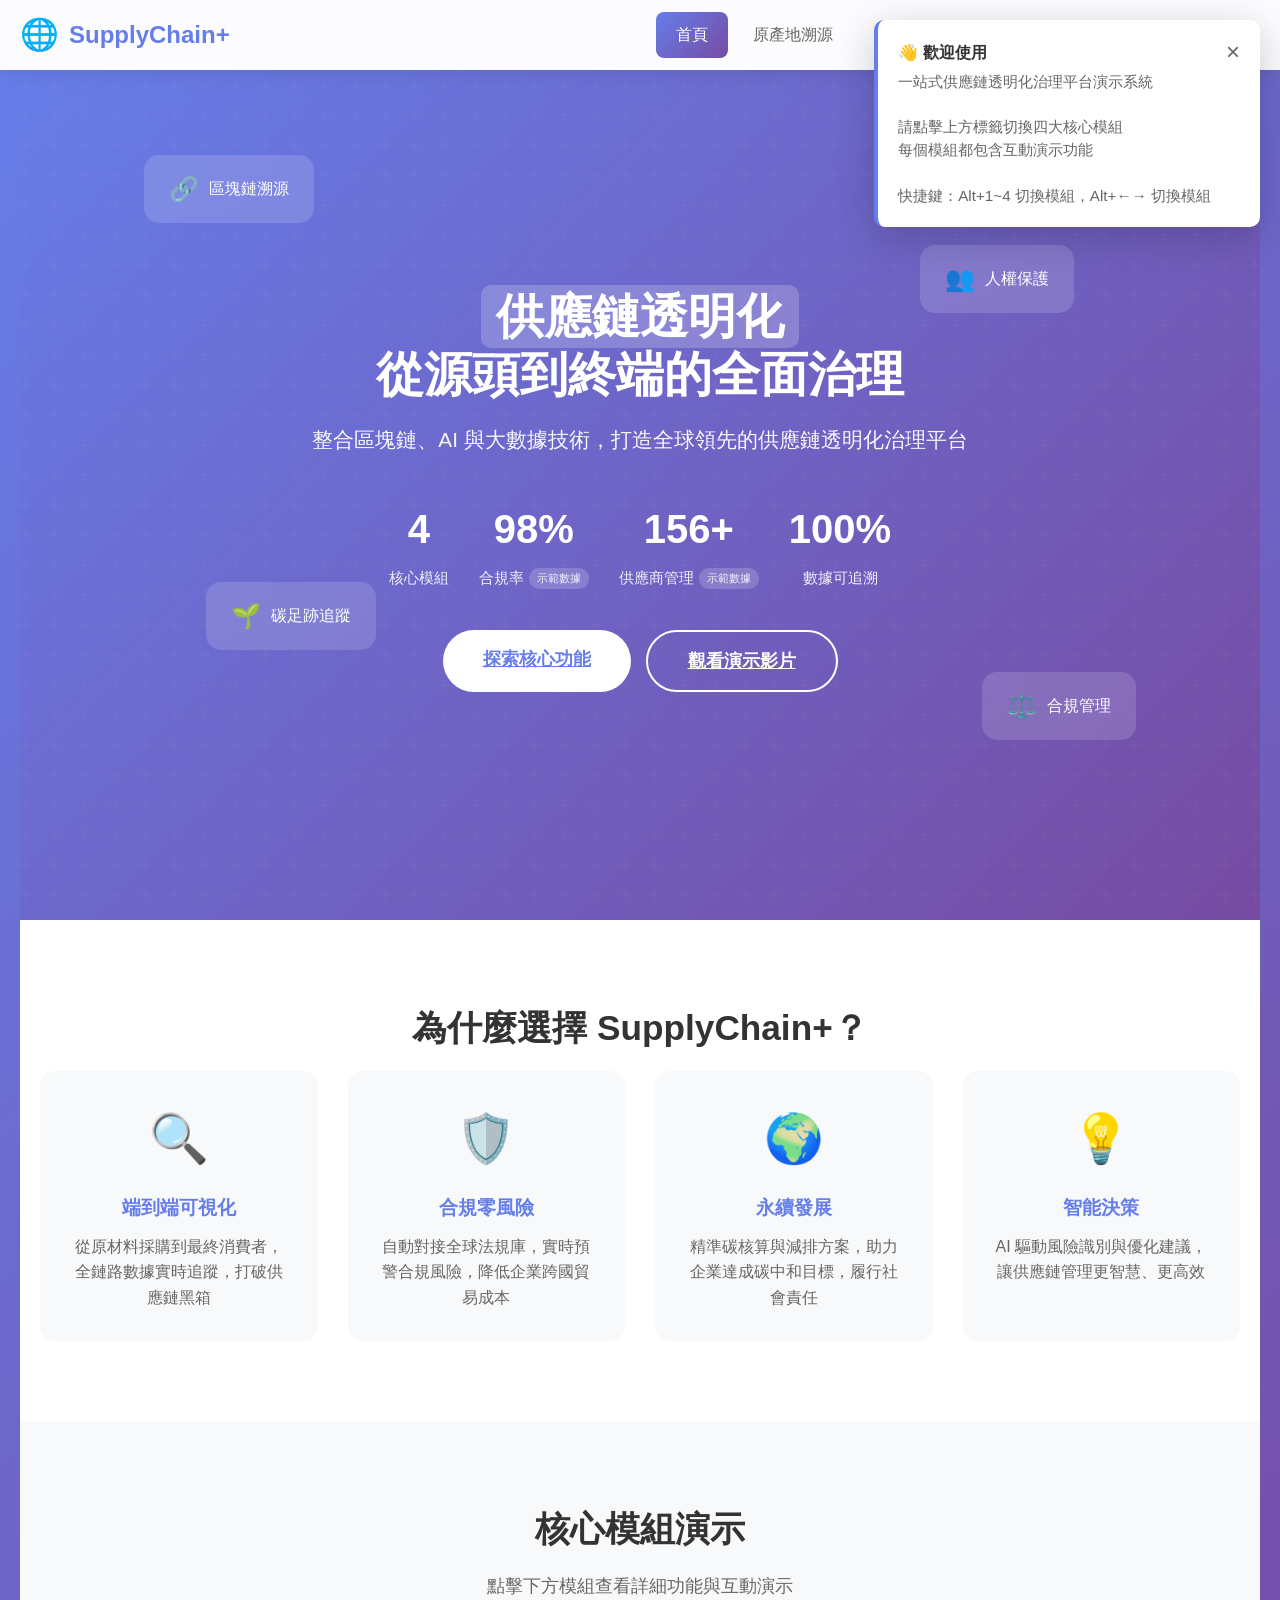
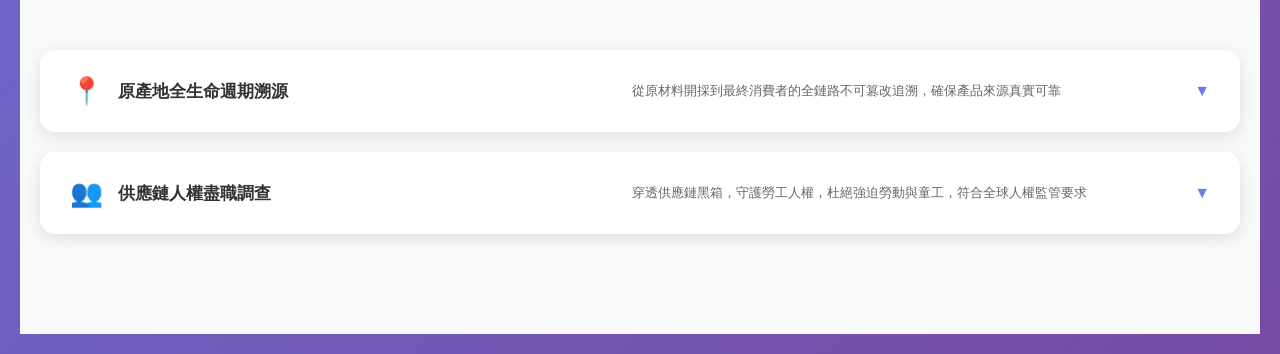
==== commit e6164251: "Revert "Revert "Update from task 46ac713d-ee95-48c5-a499-e0172ed925c9""" ====
--- a/index.html
+++ b/index.html
@@ -16,33 +16,129 @@
     <link rel="stylesheet" href="css/styles.css">
 </head>
 <body>
-    <div class="container">
-        <div class="header">
-            <h1>🌐 一站式供應鏈透明化治理平台</h1>
-            <p>四大核心模組互動演示系統</p>
-        </div>
-
-        <div class="module-tabs">
-            <button class="tab-btn active" onclick="showModule('module1')">
-                📍 模組一：原產地全生命週期溯源
-            </button>
-            <button class="tab-btn" onclick="showModule('module2')">
-                👥 模組二：供應鏈人權盡職調查
-            </button>
-            <button class="tab-btn" onclick="showModule('module3')">
-                🌱 模組三：全鏈路碳排放核算
-            </button>
-            <button class="tab-btn" onclick="showModule('module4')">
-                ⚖️ 模組四：全球貿易法規合規
+    <!-- 固定導覽列 -->
+    <nav class="navbar">
+        <div class="navbar-container">
+            <div class="navbar-brand">
+                <span class="logo-icon">🌐</span>
+                <span class="logo-text">SupplyChain+</span>
+            </div>
+            <ul class="navbar-menu">
+                <li><a href="#home" class="nav-link active">首頁</a></li>
+                <li><a href="#module1" class="nav-link">原產地溯源</a></li>
+                <li><a href="#module2" class="nav-link">人權盡職調查</a></li>
+                <li><a href="#module3" class="nav-link">碳排放核算</a></li>
+                <li><a href="#module4" class="nav-link">貿易法規合規</a></li>
+            </ul>
+            <button class="navbar-toggle" aria-label="選單切換">
+                <span></span>
+                <span></span>
+                <span></span>
             </button>
         </div>
-
-        <!-- 模組一：原產地溯源 -->
-        <div id="module1" class="module-content active">
-            <div class="module-header">
-                <h2>📍 原產地全生命週期溯源模塊</h2>
-                <p>從原材料開採到最終消費者的全鏈路不可篡改追溯</p>
-            </div>
+    </nav>
+
+    <!-- Hero Section / Landing 頁面 -->
+    <section id="home" class="hero-section">
+        <div class="hero-content">
+            <h1 class="hero-title">
+                <span class="highlight">供應鏈透明化</span>
+                <br>從源頭到終端的全面治理
+            </h1>
+            <p class="hero-subtitle">
+                整合區塊鏈、AI 與大數據技術，打造全球領先的供應鏈透明化治理平台
+            </p>
+            <div class="hero-stats">
+                <div class="stat-item">
+                    <div class="stat-number">4</div>
+                    <div class="stat-label">核心模組</div>
+                </div>
+                <div class="stat-item">
+                    <div class="stat-number">98%</div>
+                    <div class="stat-label">合規率<span class="demo-tag">示範數據</span></div>
+                </div>
+                <div class="stat-item">
+                    <div class="stat-number">156+</div>
+                    <div class="stat-label">供應商管理<span class="demo-tag">示範數據</span></div>
+                </div>
+                <div class="stat-item">
+                    <div class="stat-number">100%</div>
+                    <div class="stat-label">數據可追溯</div>
+                </div>
+            </div>
+            <div class="hero-cta">
+                <a href="#module1" class="btn btn-primary btn-large">探索核心功能</a>
+                <a href="#demo" class="btn btn-secondary btn-large">觀看演示影片</a>
+            </div>
+        </div>
+        <div class="hero-visual">
+            <div class="floating-card card-1">
+                <span class="card-icon">🔗</span>
+                <span>區塊鏈溯源</span>
+            </div>
+            <div class="floating-card card-2">
+                <span class="card-icon">👥</span>
+                <span>人權保護</span>
+            </div>
+            <div class="floating-card card-3">
+                <span class="card-icon">🌱</span>
+                <span>碳足跡追蹤</span>
+            </div>
+            <div class="floating-card card-4">
+                <span class="card-icon">⚖️</span>
+                <span>合規管理</span>
+            </div>
+        </div>
+    </section>
+
+    <!-- 平台價值主張 -->
+    <section class="value-proposition">
+        <div class="container">
+            <h2 class="section-title">為什麼選擇 SupplyChain+？</h2>
+            <div class="value-grid">
+                <div class="value-card">
+                    <div class="value-icon">🔍</div>
+                    <h3>端到端可視化</h3>
+                    <p>從原材料採購到最終消費者，全鏈路數據實時追蹤，打破供應鏈黑箱</p>
+                </div>
+                <div class="value-card">
+                    <div class="value-icon">🛡️</div>
+                    <h3>合規零風險</h3>
+                    <p>自動對接全球法規庫，實時預警合規風險，降低企業跨國貿易成本</p>
+                </div>
+                <div class="value-card">
+                    <div class="value-icon">🌍</div>
+                    <h3>永續發展</h3>
+                    <p>精準碳核算與減排方案，助力企業達成碳中和目標，履行社會責任</p>
+                </div>
+                <div class="value-card">
+                    <div class="value-icon">💡</div>
+                    <h3>智能決策</h3>
+                    <p>AI 驅動風險識別與優化建議，讓供應鏈管理更智慧、更高效</p>
+                </div>
+            </div>
+        </div>
+    </section>
+
+    <!-- 核心模組演示區 -->
+    <section id="modules" class="modules-section">
+        <div class="container">
+            <h2 class="section-title">核心模組演示</h2>
+            <p class="section-subtitle">點擊下方模組查看詳細功能與互動演示</p>
+            
+            <!-- 模組一：原產地溯源 -->
+            <div class="accordion-item" id="module1">
+                <button class="accordion-header" onclick="toggleAccordion('module1')">
+                    <div class="accordion-title">
+                        <span class="module-icon">📍</span>
+                        <h3>原產地全生命週期溯源</h3>
+                    </div>
+                    <div class="accordion-summary">
+                        從原材料開採到最終消費者的全鏈路不可篡改追溯，確保產品來源真實可靠
+                    </div>
+                    <span class="accordion-toggle">▼</span>
+                </button>
+                <div class="accordion-content">
 
             <div class="demo-section">
                 <h3>核心功能演示</h3>
@@ -136,14 +232,22 @@
             <div class="alert alert-info">
                 <strong>💡 社會價值：</strong>杜絕原產地造假，維護市場公平競爭，保障消費者知情權，協助企業規避原產地不合規導致的關稅與禁令風險
             </div>
-        </div>
-
-        <!-- 模組二：人權盡職調查 -->
-        <div id="module2" class="module-content">
-            <div class="module-header">
-                <h2>👥 供應鏈人權盡職調查與風險管理模塊</h2>
-                <p>穿透供應鏈黑箱，守護勞工人權，杜絕強迫勞動與童工</p>
-            </div>
+                </div>
+            </div>
+
+            <!-- 模組二：人權盡職調查 -->
+            <div class="accordion-item" id="module2">
+                <button class="accordion-header" onclick="toggleAccordion('module2')">
+                    <div class="accordion-title">
+                        <span class="module-icon">👥</span>
+                        <h3>供應鏈人權盡職調查</h3>
+                    </div>
+                    <div class="accordion-summary">
+                        穿透供應鏈黑箱，守護勞工人權，杜絕強迫勞動與童工，符合全球人權監管要求
+                    </div>
+                    <span class="accordion-toggle">▼</span>
+                </button>
+                <div class="accordion-content">
 
             <div class="demo-section">
                 <h3>核心功能演示</h3>
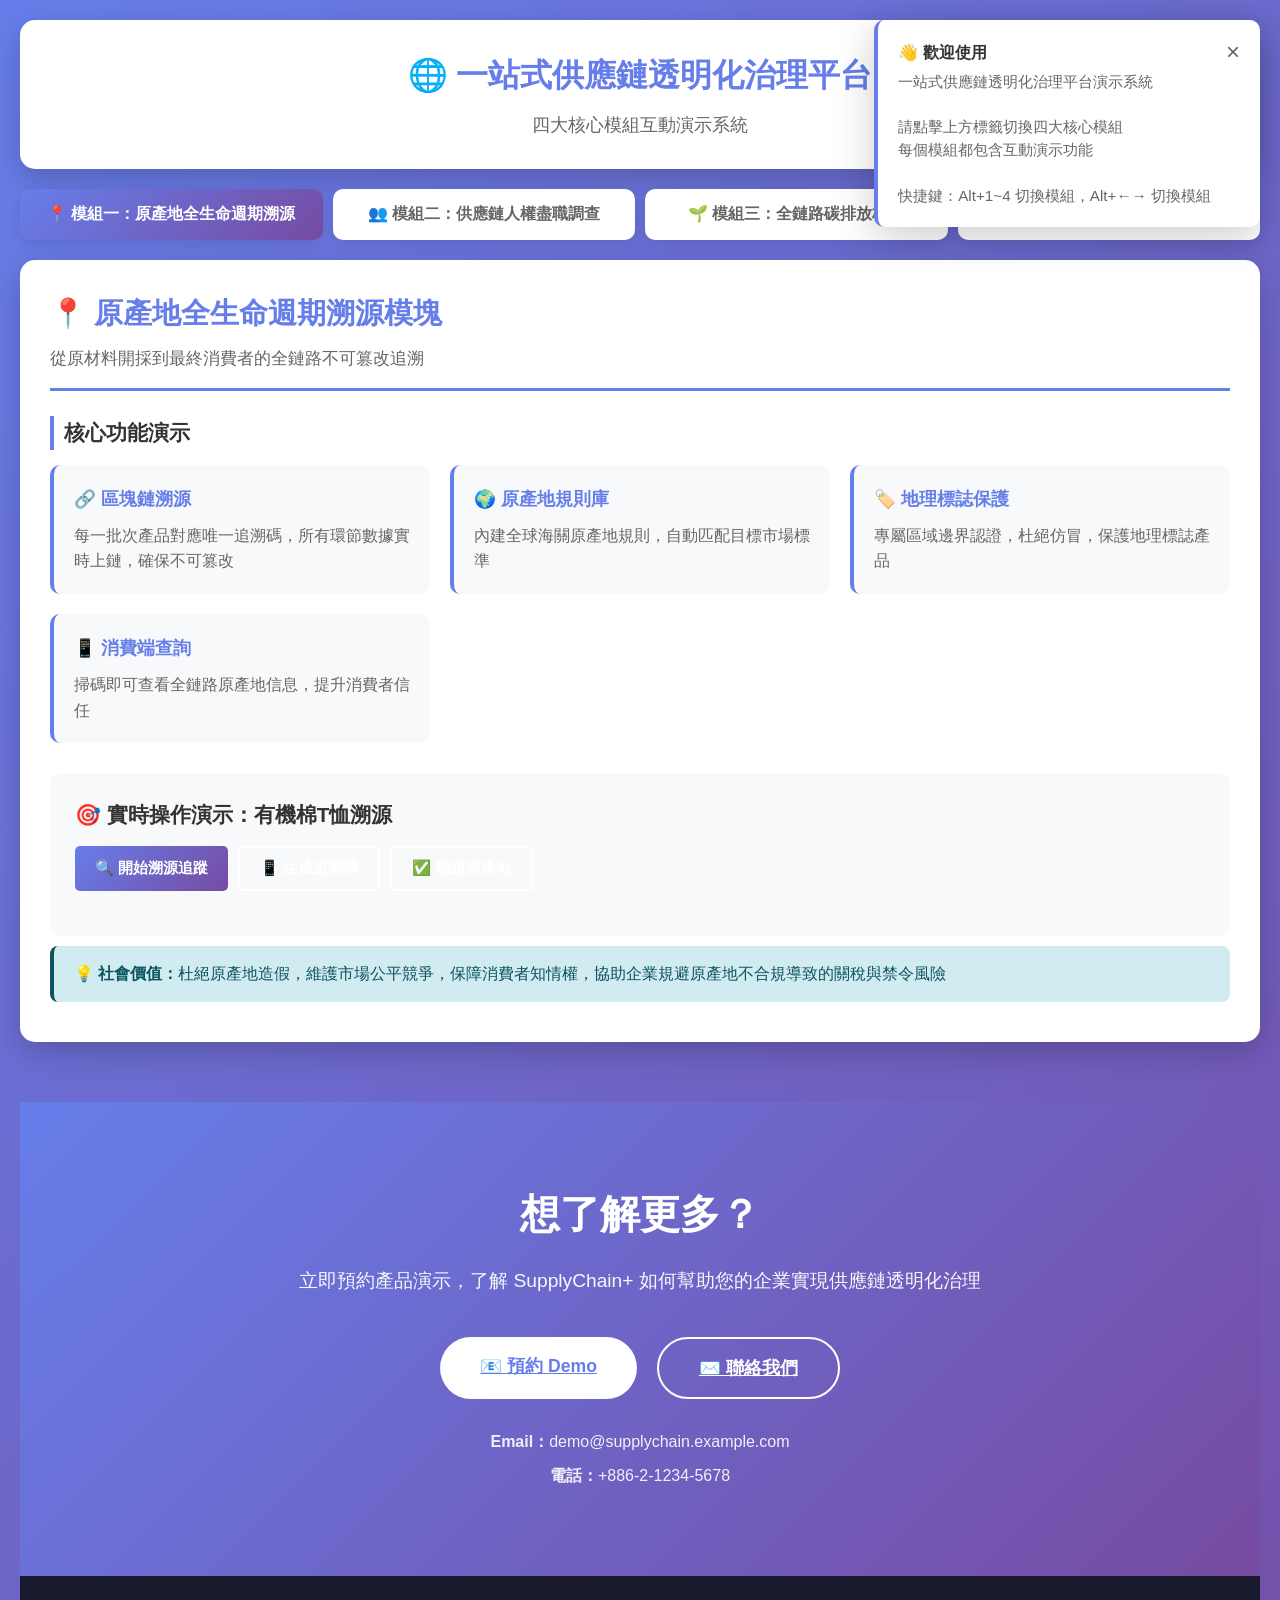
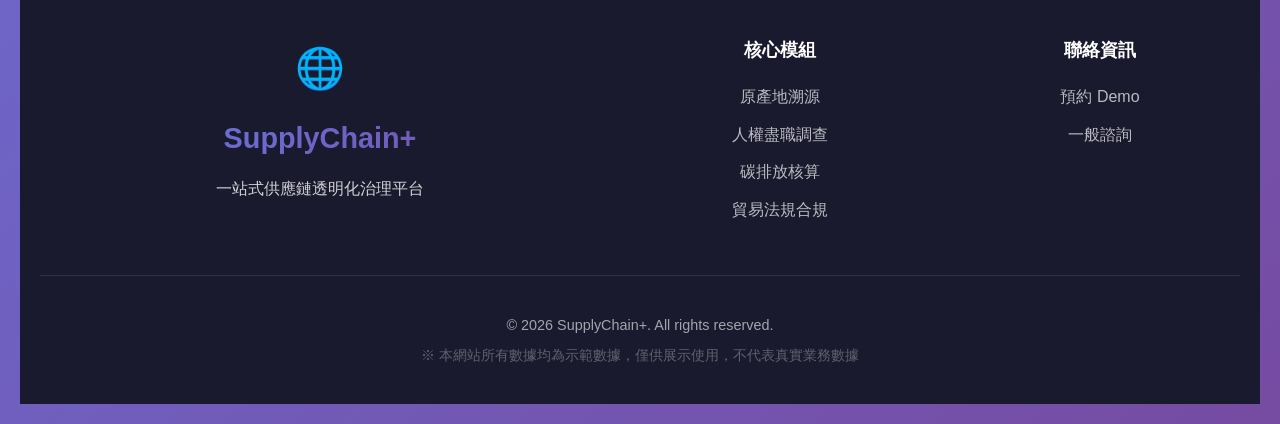
==== commit 5a18cdf5: "Merge branch 'main' into 專案優化建議-925c9" ====
--- a/index.html
+++ b/index.html
@@ -16,129 +16,33 @@
     <link rel="stylesheet" href="css/styles.css">
 </head>
 <body>
-    <!-- 固定導覽列 -->
-    <nav class="navbar">
-        <div class="navbar-container">
-            <div class="navbar-brand">
-                <span class="logo-icon">🌐</span>
-                <span class="logo-text">SupplyChain+</span>
-            </div>
-            <ul class="navbar-menu">
-                <li><a href="#home" class="nav-link active">首頁</a></li>
-                <li><a href="#module1" class="nav-link">原產地溯源</a></li>
-                <li><a href="#module2" class="nav-link">人權盡職調查</a></li>
-                <li><a href="#module3" class="nav-link">碳排放核算</a></li>
-                <li><a href="#module4" class="nav-link">貿易法規合規</a></li>
-            </ul>
-            <button class="navbar-toggle" aria-label="選單切換">
-                <span></span>
-                <span></span>
-                <span></span>
+    <div class="container">
+        <div class="header">
+            <h1>🌐 一站式供應鏈透明化治理平台</h1>
+            <p>四大核心模組互動演示系統</p>
+        </div>
+
+        <div class="module-tabs">
+            <button class="tab-btn active" onclick="showModule('module1')">
+                📍 模組一：原產地全生命週期溯源
+            </button>
+            <button class="tab-btn" onclick="showModule('module2')">
+                👥 模組二：供應鏈人權盡職調查
+            </button>
+            <button class="tab-btn" onclick="showModule('module3')">
+                🌱 模組三：全鏈路碳排放核算
+            </button>
+            <button class="tab-btn" onclick="showModule('module4')">
+                ⚖️ 模組四：全球貿易法規合規
             </button>
         </div>
-    </nav>
-
-    <!-- Hero Section / Landing 頁面 -->
-    <section id="home" class="hero-section">
-        <div class="hero-content">
-            <h1 class="hero-title">
-                <span class="highlight">供應鏈透明化</span>
-                <br>從源頭到終端的全面治理
-            </h1>
-            <p class="hero-subtitle">
-                整合區塊鏈、AI 與大數據技術，打造全球領先的供應鏈透明化治理平台
-            </p>
-            <div class="hero-stats">
-                <div class="stat-item">
-                    <div class="stat-number">4</div>
-                    <div class="stat-label">核心模組</div>
-                </div>
-                <div class="stat-item">
-                    <div class="stat-number">98%</div>
-                    <div class="stat-label">合規率<span class="demo-tag">示範數據</span></div>
-                </div>
-                <div class="stat-item">
-                    <div class="stat-number">156+</div>
-                    <div class="stat-label">供應商管理<span class="demo-tag">示範數據</span></div>
-                </div>
-                <div class="stat-item">
-                    <div class="stat-number">100%</div>
-                    <div class="stat-label">數據可追溯</div>
-                </div>
-            </div>
-            <div class="hero-cta">
-                <a href="#module1" class="btn btn-primary btn-large">探索核心功能</a>
-                <a href="#demo" class="btn btn-secondary btn-large">觀看演示影片</a>
-            </div>
-        </div>
-        <div class="hero-visual">
-            <div class="floating-card card-1">
-                <span class="card-icon">🔗</span>
-                <span>區塊鏈溯源</span>
-            </div>
-            <div class="floating-card card-2">
-                <span class="card-icon">👥</span>
-                <span>人權保護</span>
-            </div>
-            <div class="floating-card card-3">
-                <span class="card-icon">🌱</span>
-                <span>碳足跡追蹤</span>
-            </div>
-            <div class="floating-card card-4">
-                <span class="card-icon">⚖️</span>
-                <span>合規管理</span>
-            </div>
-        </div>
-    </section>
-
-    <!-- 平台價值主張 -->
-    <section class="value-proposition">
-        <div class="container">
-            <h2 class="section-title">為什麼選擇 SupplyChain+？</h2>
-            <div class="value-grid">
-                <div class="value-card">
-                    <div class="value-icon">🔍</div>
-                    <h3>端到端可視化</h3>
-                    <p>從原材料採購到最終消費者，全鏈路數據實時追蹤，打破供應鏈黑箱</p>
-                </div>
-                <div class="value-card">
-                    <div class="value-icon">🛡️</div>
-                    <h3>合規零風險</h3>
-                    <p>自動對接全球法規庫，實時預警合規風險，降低企業跨國貿易成本</p>
-                </div>
-                <div class="value-card">
-                    <div class="value-icon">🌍</div>
-                    <h3>永續發展</h3>
-                    <p>精準碳核算與減排方案，助力企業達成碳中和目標，履行社會責任</p>
-                </div>
-                <div class="value-card">
-                    <div class="value-icon">💡</div>
-                    <h3>智能決策</h3>
-                    <p>AI 驅動風險識別與優化建議，讓供應鏈管理更智慧、更高效</p>
-                </div>
-            </div>
-        </div>
-    </section>
-
-    <!-- 核心模組演示區 -->
-    <section id="modules" class="modules-section">
-        <div class="container">
-            <h2 class="section-title">核心模組演示</h2>
-            <p class="section-subtitle">點擊下方模組查看詳細功能與互動演示</p>
-            
-            <!-- 模組一：原產地溯源 -->
-            <div class="accordion-item" id="module1">
-                <button class="accordion-header" onclick="toggleAccordion('module1')">
-                    <div class="accordion-title">
-                        <span class="module-icon">📍</span>
-                        <h3>原產地全生命週期溯源</h3>
-                    </div>
-                    <div class="accordion-summary">
-                        從原材料開採到最終消費者的全鏈路不可篡改追溯，確保產品來源真實可靠
-                    </div>
-                    <span class="accordion-toggle">▼</span>
-                </button>
-                <div class="accordion-content">
+
+        <!-- 模組一：原產地溯源 -->
+        <div id="module1" class="module-content active">
+            <div class="module-header">
+                <h2>📍 原產地全生命週期溯源模塊</h2>
+                <p>從原材料開採到最終消費者的全鏈路不可篡改追溯</p>
+            </div>
 
             <div class="demo-section">
                 <h3>核心功能演示</h3>
@@ -217,37 +121,113 @@
                 </div>
 
                 <div id="qrDisplay" style="display:none; text-align:center; margin-top:20px;">
-                    <h4>產品追溯QR Code</h4>
+                    <h4>產品追溯 QR Code</h4>
                     <div class="qr-code-demo">
-                        <div>
-                            <div style="font-size:3em;">📱</div>
-                            <div>掃描查詢完整溯源信息</div>
-                            <div style="font-size:0.8em; margin-top:10px;">TX-2026-0528-001</div>
-                        </div>
-                    </div>
-                    <p style="color:#666;">消費者掃描後可查看：原產地證明、生產過程、碳足跡、社會合規報告</p>
+                        <!-- SVG QR Code 示意圖 -->
+                        <svg width="200" height="200" viewBox="0 0 200 200" xmlns="http://www.w3.org/2000/svg" style="margin:10px auto;">
+                            <!-- 背景 -->
+                            <rect width="200" height="200" fill="#fff" stroke="#ddd" stroke-width="2"/>
+                            
+                            <!-- 左上角定位方塊 -->
+                            <rect x="20" y="20" width="50" height="50" fill="#000"/>
+                            <rect x="28" y="28" width="34" height="34" fill="#fff"/>
+                            <rect x="36" y="36" width="18" height="18" fill="#000"/>
+                            
+                            <!-- 右上角定位方塊 -->
+                            <rect x="130" y="20" width="50" height="50" fill="#000"/>
+                            <rect x="138" y="28" width="34" height="34" fill="#fff"/>
+                            <rect x="146" y="36" width="18" height="18" fill="#000"/>
+                            
+                            <!-- 左下角定位方塊 -->
+                            <rect x="20" y="130" width="50" height="50" fill="#000"/>
+                            <rect x="28" y="138" width="34" height="34" fill="#fff"/>
+                            <rect x="36" y="146" width="18" height="18" fill="#000"/>
+                            
+                            <!-- 數據方塊 (模擬 QR Code 圖案) -->
+                            <rect x="90" y="20" width="8" height="8" fill="#000"/>
+                            <rect x="106" y="20" width="8" height="8" fill="#000"/>
+                            <rect x="122" y="20" width="8" height="8" fill="#000"/>
+                            <rect x="90" y="36" width="8" height="8" fill="#000"/>
+                            <rect x="98" y="36" width="8" height="8" fill="#000"/>
+                            <rect x="114" y="36" width="8" height="8" fill="#000"/>
+                            <rect x="130" y="36" width="8" height="8" fill="#000"/>
+                            <rect x="74" y="52" width="8" height="8" fill="#000"/>
+                            <rect x="90" y="52" width="8" height="8" fill="#000"/>
+                            <rect x="106" y="52" width="8" height="8" fill="#000"/>
+                            <rect x="122" y="52" width="8" height="8" fill="#000"/>
+                            <rect x="138" y="52" width="8" height="8" fill="#000"/>
+                            <rect x="74" y="68" width="8" height="8" fill="#000"/>
+                            <rect x="90" y="68" width="8" height="8" fill="#000"/>
+                            <rect x="106" y="68" width="8" height="8" fill="#000"/>
+                            <rect x="122" y="68" width="8" height="8" fill="#000"/>
+                            <rect x="138" y="68" width="8" height="8" fill="#000"/>
+                            <rect x="20" y="90" width="8" height="8" fill="#000"/>
+                            <rect x="36" y="90" width="8" height="8" fill="#000"/>
+                            <rect x="52" y="90" width="8" height="8" fill="#000"/>
+                            <rect x="68" y="90" width="8" height="8" fill="#000"/>
+                            <rect x="84" y="90" width="8" height="8" fill="#000"/>
+                            <rect x="100" y="90" width="8" height="8" fill="#000"/>
+                            <rect x="116" y="90" width="8" height="8" fill="#000"/>
+                            <rect x="132" y="90" width="8" height="8" fill="#000"/>
+                            <rect x="148" y="90" width="8" height="8" fill="#000"/>
+                            <rect x="164" y="90" width="8" height="8" fill="#000"/>
+                            <rect x="20" y="106" width="8" height="8" fill="#000"/>
+                            <rect x="44" y="106" width="8" height="8" fill="#000"/>
+                            <rect x="68" y="106" width="8" height="8" fill="#000"/>
+                            <rect x="92" y="106" width="8" height="8" fill="#000"/>
+                            <rect x="116" y="106" width="8" height="8" fill="#000"/>
+                            <rect x="140" y="106" width="8" height="8" fill="#000"/>
+                            <rect x="164" y="106" width="8" height="8" fill="#000"/>
+                            <rect x="20" y="122" width="8" height="8" fill="#000"/>
+                            <rect x="36" y="122" width="8" height="8" fill="#000"/>
+                            <rect x="60" y="122" width="8" height="8" fill="#000"/>
+                            <rect x="84" y="122" width="8" height="8" fill="#000"/>
+                            <rect x="108" y="122" width="8" height="8" fill="#000"/>
+                            <rect x="132" y="122" width="8" height="8" fill="#000"/>
+                            <rect x="156" y="122" width="8" height="8" fill="#000"/>
+                            <rect x="180" y="122" width="8" height="8" fill="#000"/>
+                            <rect x="90" y="140" width="8" height="8" fill="#000"/>
+                            <rect x="106" y="140" width="8" height="8" fill="#000"/>
+                            <rect x="122" y="140" width="8" height="8" fill="#000"/>
+                            <rect x="138" y="140" width="8" height="8" fill="#000"/>
+                            <rect x="154" y="140" width="8" height="8" fill="#000"/>
+                            <rect x="170" y="140" width="8" height="8" fill="#000"/>
+                            <rect x="74" y="156" width="8" height="8" fill="#000"/>
+                            <rect x="90" y="156" width="8" height="8" fill="#000"/>
+                            <rect x="114" y="156" width="8" height="8" fill="#000"/>
+                            <rect x="138" y="156" width="8" height="8" fill="#000"/>
+                            <rect x="162" y="156" width="8" height="8" fill="#000"/>
+                            <rect x="178" y="156" width="8" height="8" fill="#000"/>
+                            <rect x="74" y="172" width="8" height="8" fill="#000"/>
+                            <rect x="90" y="172" width="8" height="8" fill="#000"/>
+                            <rect x="106" y="172" width="8" height="8" fill="#000"/>
+                            <rect x="122" y="172" width="8" height="8" fill="#000"/>
+                            <rect x="138" y="172" width="8" height="8" fill="#000"/>
+                            <rect x="154" y="172" width="8" height="8" fill="#000"/>
+                            <rect x="170" y="172" width="8" height="8" fill="#000"/>
+                            
+                            <!-- 中心 Logo -->
+                            <circle cx="100" cy="100" r="20" fill="#fff" stroke="#667eea" stroke-width="2"/>
+                            <text x="100" y="107" text-anchor="middle" font-size="16" fill="#667eea" font-weight="bold">SC</text>
+                        </svg>
+                    </div>
+                    <div style="margin-top:15px; font-weight:bold; color:#333;">TX-2026-0528-001</div>
+                    <p style="color:#666; margin-top:10px;">消費者掃描後可查看：原產地證明、生產過程、碳足跡、社會合規報告</p>
+                    <p style="font-size:0.85em; color:#999;">※ 此為示範 QR Code，實際產品將生成唯一追溯碼</p>
                 </div>
             </div>
 
             <div class="alert alert-info">
                 <strong>💡 社會價值：</strong>杜絕原產地造假，維護市場公平競爭，保障消費者知情權，協助企業規避原產地不合規導致的關稅與禁令風險
             </div>
-                </div>
-            </div>
-
-            <!-- 模組二：人權盡職調查 -->
-            <div class="accordion-item" id="module2">
-                <button class="accordion-header" onclick="toggleAccordion('module2')">
-                    <div class="accordion-title">
-                        <span class="module-icon">👥</span>
-                        <h3>供應鏈人權盡職調查</h3>
-                    </div>
-                    <div class="accordion-summary">
-                        穿透供應鏈黑箱，守護勞工人權，杜絕強迫勞動與童工，符合全球人權監管要求
-                    </div>
-                    <span class="accordion-toggle">▼</span>
-                </button>
-                <div class="accordion-content">
+        </div>
+
+        <!-- 模組二：人權盡職調查 -->
+        <div id="module2" class="module-content">
+            <div class="module-header">
+                <h2>👥 供應鏈人權盡職調查與風險管理模塊</h2>
+                <p>穿透供應鏈黑箱，守護勞工人權，杜絕強迫勞動與童工</p>
+            </div>
 
             <div class="demo-section">
                 <h3>核心功能演示</h3>
@@ -284,7 +264,7 @@
                     
                     <div class="stats-grid">
                         <div class="stat-card">
-                            <div class="number">156</div>
+                            <div class="number">156</div><div class="demo-tag" style="display:inline-block;font-size:0.7em;padding:2px 6px;border-radius:4px;background:#ffeaa7;color:#d63031;margin-top:5px;">示範數據</div>
                             <div class="label">供應商總數</div>
                         </div>
                         <div class="stat-card">
@@ -296,7 +276,7 @@
                             <div class="label">中風險供應商</div>
                         </div>
                         <div class="stat-card">
-                            <div class="number">98%</div>
+                            <div class="number">98%</div><div class="demo-tag" style="display:inline-block;font-size:0.7em;padding:2px 6px;border-radius:4px;background:#ffeaa7;color:#d63031;margin-top:5px;">示範數據</div>
                             <div class="label">合規率</div>
                         </div>
                     </div>
@@ -446,10 +426,10 @@
                         <div style="margin-bottom:10px;">
                             <div style="display:flex; justify-content:space-between; margin-bottom:5px;">
                                 <span>紡紗與織布</span>
-                                <span>0.6 kg CO2e (26%)</span>
+                                <span>0.35 kg CO2e (15%)</span>
                             </div>
                             <div class="progress-bar">
-                                <div class="progress-fill" style="width:26%">26%</div>
+                                <div class="progress-fill" style="width:15%">15%</div>
                             </div>
                         </div>
                         <div style="margin-bottom:10px;">
@@ -596,7 +576,7 @@
                     
                     <div class="stats-grid">
                         <div class="stat-card">
-                            <div class="number">156</div>
+                            <div class="number">156</div><div class="demo-tag" style="display:inline-block;font-size:0.7em;padding:2px 6px;border-radius:4px;background:#ffeaa7;color:#d63031;margin-top:5px;">示範數據</div>
                             <div class="label">法規條目檢查</div>
                         </div>
                         <div class="stat-card">
@@ -604,7 +584,7 @@
                             <div class="label">風險警示</div>
                         </div>
                         <div class="stat-card">
-                            <div class="number">98%</div>
+                            <div class="number">98%</div><div class="demo-tag" style="display:inline-block;font-size:0.7em;padding:2px 6px;border-radius:4px;background:#ffeaa7;color:#d63031;margin-top:5px;">示範數據</div>
                             <div class="label">合規率</div>
                         </div>
                         <div class="stat-card">
@@ -713,4 +693,54 @@
     <!-- 外部 JavaScript 文件 -->
     <script src="js/app.js"></script>
 </body>
-</html>+</html>
+    <!-- 結尾 CTA 區塊 -->
+    <section id="contact" class="cta-section">
+        <div class="container">
+            <div class="cta-content">
+                <h2>想了解更多？</h2>
+                <p>立即預約產品演示，了解 SupplyChain+ 如何幫助您的企業實現供應鏈透明化治理</p>
+                <div class="cta-actions">
+                    <a href="mailto:demo@supplychain.example.com" class="btn btn-primary btn-large">📧 預約 Demo</a>
+                    <a href="mailto:info@supplychain.example.com" class="btn btn-secondary btn-large">✉️ 聯絡我們</a>
+                </div>
+                <div class="cta-contact">
+                    <p><strong>Email：</strong>demo@supplychain.example.com</p>
+                    <p><strong>電話：</strong>+886-2-1234-5678</p>
+                </div>
+            </div>
+        </div>
+    </section>
+
+    <!-- Footer -->
+    <footer class="footer">
+        <div class="container">
+            <div class="footer-content">
+                <div class="footer-brand">
+                    <span class="logo-icon">🌐</span>
+                    <span class="logo-text">SupplyChain+</span>
+                    <p>一站式供應鏈透明化治理平台</p>
+                </div>
+                <div class="footer-links">
+                    <h4>核心模組</h4>
+                    <ul>
+                        <li><a href="#module1">原產地溯源</a></li>
+                        <li><a href="#module2">人權盡職調查</a></li>
+                        <li><a href="#module3">碳排放核算</a></li>
+                        <li><a href="#module4">貿易法規合規</a></li>
+                    </ul>
+                </div>
+                <div class="footer-links">
+                    <h4>聯絡資訊</h4>
+                    <ul>
+                        <li><a href="mailto:demo@supplychain.example.com">預約 Demo</a></li>
+                        <li><a href="mailto:info@supplychain.example.com">一般諮詢</a></li>
+                    </ul>
+                </div>
+            </div>
+            <div class="footer-bottom">
+                <p>&copy; 2026 SupplyChain+. All rights reserved.</p>
+                <p class="disclaimer">※ 本網站所有數據均為示範數據，僅供展示使用，不代表真實業務數據</p>
+            </div>
+        </div>
+    </footer>
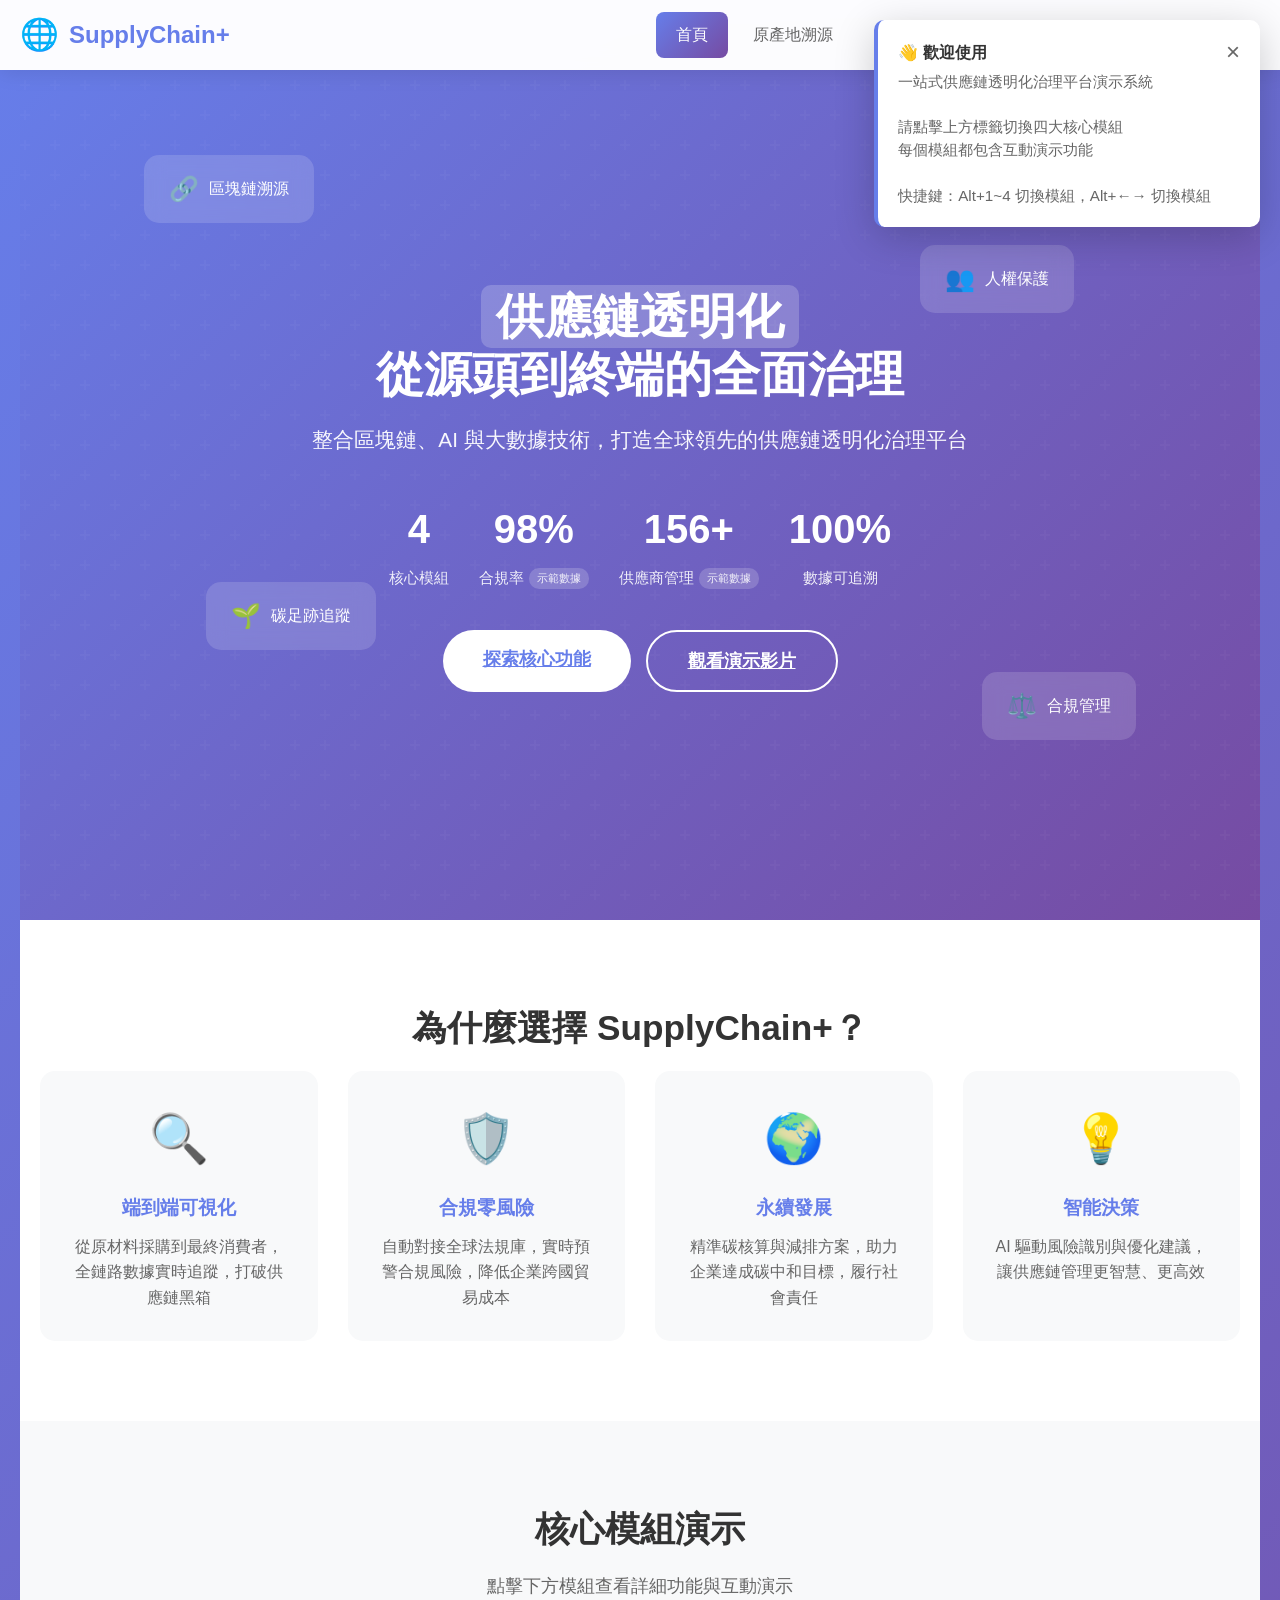
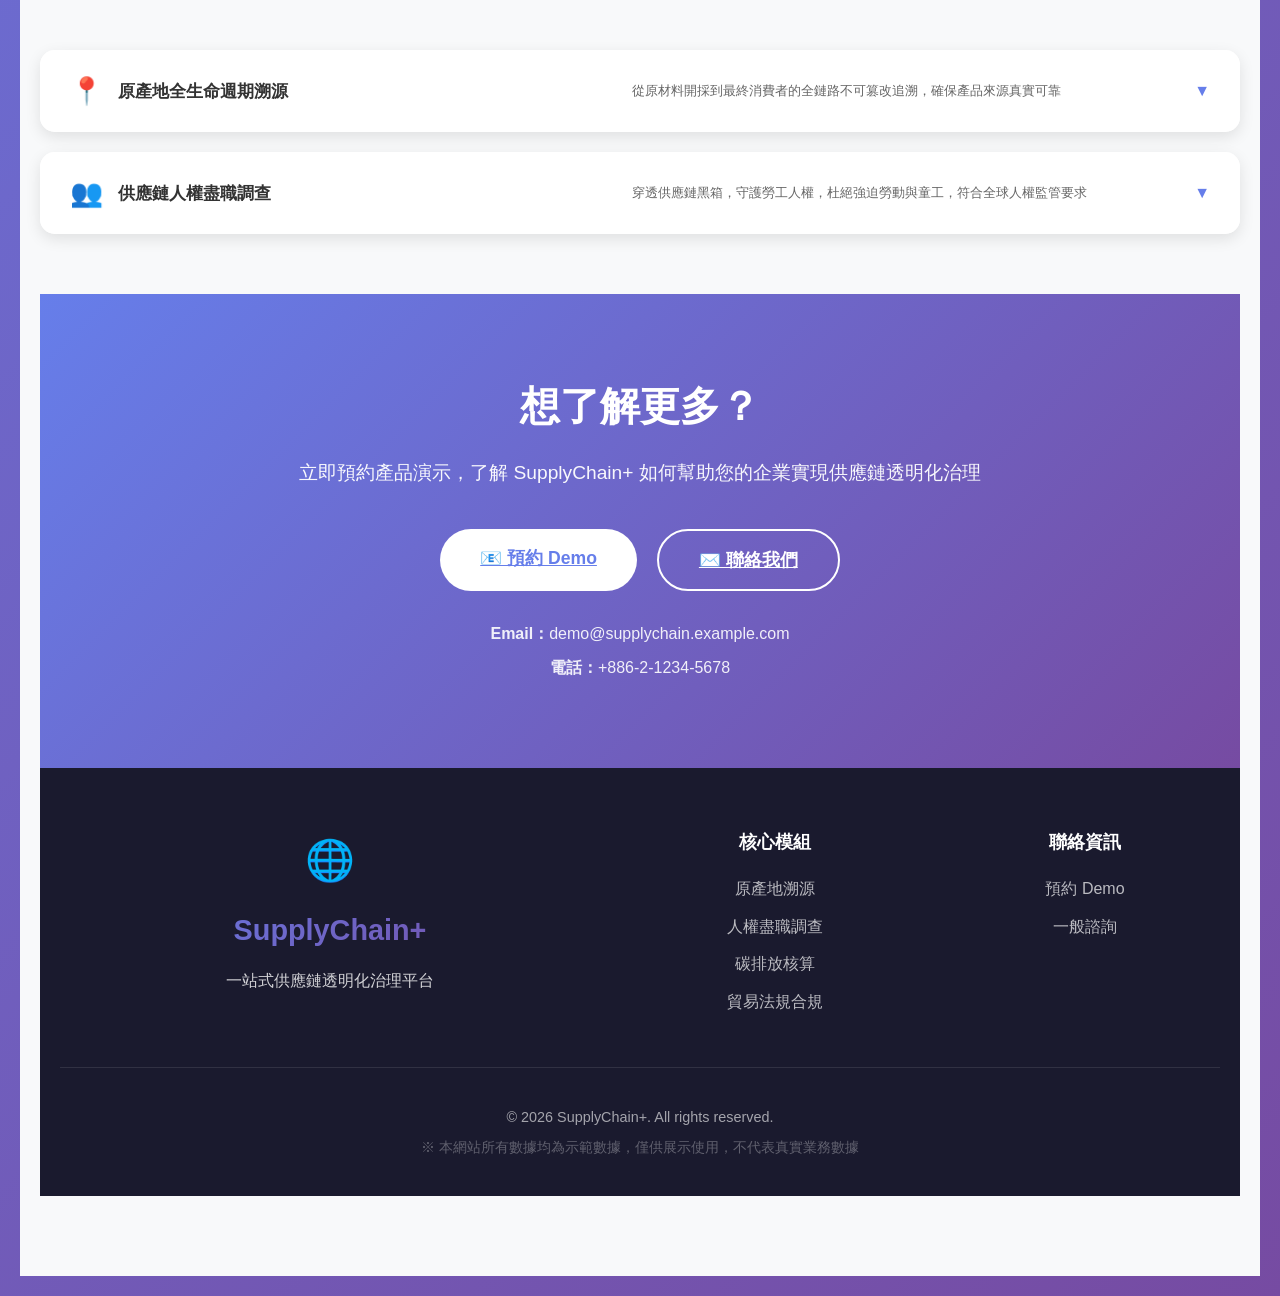
==== commit b92344ee: "update branch" ====
--- a/index.html
+++ b/index.html
@@ -6,7 +6,7 @@
     <meta name="description" content="一站式供應鏈透明化治理平台 - 提供原產地溯源、人權盡職調查、碳排放核算、貿易法規合規四大核心模組">
     <meta name="keywords" content="供應鏈，透明化，區塊鏈，碳足跡，ESG，合規，溯源">
     <meta name="author" content="Supply Chain Transparency Platform">
-    <title>一站式供應鏈透明化治理平台 - 核心模組演示</title>
+    <title>SupplyChain+ | 供應鏈透明化治理平台</title>
     
     <!-- 預載入關鍵資源 -->
     <link rel="preconnect" href="https://fonts.googleapis.com">
@@ -16,33 +16,129 @@
     <link rel="stylesheet" href="css/styles.css">
 </head>
 <body>
-    <div class="container">
-        <div class="header">
-            <h1>🌐 一站式供應鏈透明化治理平台</h1>
-            <p>四大核心模組互動演示系統</p>
-        </div>
-
-        <div class="module-tabs">
-            <button class="tab-btn active" onclick="showModule('module1')">
-                📍 模組一：原產地全生命週期溯源
-            </button>
-            <button class="tab-btn" onclick="showModule('module2')">
-                👥 模組二：供應鏈人權盡職調查
-            </button>
-            <button class="tab-btn" onclick="showModule('module3')">
-                🌱 模組三：全鏈路碳排放核算
-            </button>
-            <button class="tab-btn" onclick="showModule('module4')">
-                ⚖️ 模組四：全球貿易法規合規
+    <!-- 固定導覽列 -->
+    <nav class="navbar">
+        <div class="navbar-container">
+            <div class="navbar-brand">
+                <span class="logo-icon">🌐</span>
+                <span class="logo-text">SupplyChain+</span>
+            </div>
+            <ul class="navbar-menu">
+                <li><a href="#home" class="nav-link active">首頁</a></li>
+                <li><a href="#module1" class="nav-link">原產地溯源</a></li>
+                <li><a href="#module2" class="nav-link">人權盡職調查</a></li>
+                <li><a href="#module3" class="nav-link">碳排放核算</a></li>
+                <li><a href="#module4" class="nav-link">貿易法規合規</a></li>
+            </ul>
+            <button class="navbar-toggle" aria-label="選單切換">
+                <span></span>
+                <span></span>
+                <span></span>
             </button>
         </div>
-
-        <!-- 模組一：原產地溯源 -->
-        <div id="module1" class="module-content active">
-            <div class="module-header">
-                <h2>📍 原產地全生命週期溯源模塊</h2>
-                <p>從原材料開採到最終消費者的全鏈路不可篡改追溯</p>
-            </div>
+    </nav>
+
+    <!-- Hero Section / Landing 頁面 -->
+    <section id="home" class="hero-section">
+        <div class="hero-content">
+            <h1 class="hero-title">
+                <span class="highlight">供應鏈透明化</span>
+                <br>從源頭到終端的全面治理
+            </h1>
+            <p class="hero-subtitle">
+                整合區塊鏈、AI 與大數據技術，打造全球領先的供應鏈透明化治理平台
+            </p>
+            <div class="hero-stats">
+                <div class="stat-item">
+                    <div class="stat-number">4</div>
+                    <div class="stat-label">核心模組</div>
+                </div>
+                <div class="stat-item">
+                    <div class="stat-number">98%</div>
+                    <div class="stat-label">合規率<span class="demo-tag">示範數據</span></div>
+                </div>
+                <div class="stat-item">
+                    <div class="stat-number">156+</div>
+                    <div class="stat-label">供應商管理<span class="demo-tag">示範數據</span></div>
+                </div>
+                <div class="stat-item">
+                    <div class="stat-number">100%</div>
+                    <div class="stat-label">數據可追溯</div>
+                </div>
+            </div>
+            <div class="hero-cta">
+                <a href="#module1" class="btn btn-primary btn-large">探索核心功能</a>
+                <a href="#demo" class="btn btn-secondary btn-large">觀看演示影片</a>
+            </div>
+        </div>
+        <div class="hero-visual">
+            <div class="floating-card card-1">
+                <span class="card-icon">🔗</span>
+                <span>區塊鏈溯源</span>
+            </div>
+            <div class="floating-card card-2">
+                <span class="card-icon">👥</span>
+                <span>人權保護</span>
+            </div>
+            <div class="floating-card card-3">
+                <span class="card-icon">🌱</span>
+                <span>碳足跡追蹤</span>
+            </div>
+            <div class="floating-card card-4">
+                <span class="card-icon">⚖️</span>
+                <span>合規管理</span>
+            </div>
+        </div>
+    </section>
+
+    <!-- 平台價值主張 -->
+    <section class="value-proposition">
+        <div class="container">
+            <h2 class="section-title">為什麼選擇 SupplyChain+？</h2>
+            <div class="value-grid">
+                <div class="value-card">
+                    <div class="value-icon">🔍</div>
+                    <h3>端到端可視化</h3>
+                    <p>從原材料採購到最終消費者，全鏈路數據實時追蹤，打破供應鏈黑箱</p>
+                </div>
+                <div class="value-card">
+                    <div class="value-icon">🛡️</div>
+                    <h3>合規零風險</h3>
+                    <p>自動對接全球法規庫，實時預警合規風險，降低企業跨國貿易成本</p>
+                </div>
+                <div class="value-card">
+                    <div class="value-icon">🌍</div>
+                    <h3>永續發展</h3>
+                    <p>精準碳核算與減排方案，助力企業達成碳中和目標，履行社會責任</p>
+                </div>
+                <div class="value-card">
+                    <div class="value-icon">💡</div>
+                    <h3>智能決策</h3>
+                    <p>AI 驅動風險識別與優化建議，讓供應鏈管理更智慧、更高效</p>
+                </div>
+            </div>
+        </div>
+    </section>
+
+    <!-- 核心模組演示區 -->
+    <section id="modules" class="modules-section">
+        <div class="container">
+            <h2 class="section-title">核心模組演示</h2>
+            <p class="section-subtitle">點擊下方模組查看詳細功能與互動演示</p>
+            
+            <!-- 模組一：原產地溯源 -->
+            <div class="accordion-item" id="module1">
+                <button class="accordion-header" onclick="toggleAccordion('module1')">
+                    <div class="accordion-title">
+                        <span class="module-icon">📍</span>
+                        <h3>原產地全生命週期溯源</h3>
+                    </div>
+                    <div class="accordion-summary">
+                        從原材料開採到最終消費者的全鏈路不可篡改追溯，確保產品來源真實可靠
+                    </div>
+                    <span class="accordion-toggle">▼</span>
+                </button>
+                <div class="accordion-content">
 
             <div class="demo-section">
                 <h3>核心功能演示</h3>
@@ -220,14 +316,22 @@
             <div class="alert alert-info">
                 <strong>💡 社會價值：</strong>杜絕原產地造假，維護市場公平競爭，保障消費者知情權，協助企業規避原產地不合規導致的關稅與禁令風險
             </div>
-        </div>
-
-        <!-- 模組二：人權盡職調查 -->
-        <div id="module2" class="module-content">
-            <div class="module-header">
-                <h2>👥 供應鏈人權盡職調查與風險管理模塊</h2>
-                <p>穿透供應鏈黑箱，守護勞工人權，杜絕強迫勞動與童工</p>
-            </div>
+                </div>
+            </div>
+
+            <!-- 模組二：人權盡職調查 -->
+            <div class="accordion-item" id="module2">
+                <button class="accordion-header" onclick="toggleAccordion('module2')">
+                    <div class="accordion-title">
+                        <span class="module-icon">👥</span>
+                        <h3>供應鏈人權盡職調查</h3>
+                    </div>
+                    <div class="accordion-summary">
+                        穿透供應鏈黑箱，守護勞工人權，杜絕強迫勞動與童工，符合全球人權監管要求
+                    </div>
+                    <span class="accordion-toggle">▼</span>
+                </button>
+                <div class="accordion-content">
 
             <div class="demo-section">
                 <h3>核心功能演示</h3>
@@ -417,7 +521,7 @@
                         <div style="margin-bottom:10px;">
                             <div style="display:flex; justify-content:space-between; margin-bottom:5px;">
                                 <span>原材料生產 (棉花種植)</span>
-                                <span>0.8 kg CO2e (35%)</span>
+                                <span>0.805 kg CO2e (35%)</span>
                             </div>
                             <div class="progress-bar">
                                 <div class="progress-fill" style="width:35%">35%</div>
@@ -426,16 +530,16 @@
                         <div style="margin-bottom:10px;">
                             <div style="display:flex; justify-content:space-between; margin-bottom:5px;">
                                 <span>紡紗與織布</span>
-                                <span>0.35 kg CO2e (15%)</span>
+                                <span>0.598 kg CO2e (26%)</span>
                             </div>
                             <div class="progress-bar">
-                                <div class="progress-fill" style="width:15%">15%</div>
+                                <div class="progress-fill" style="width:26%">26%</div>
                             </div>
                         </div>
                         <div style="margin-bottom:10px;">
                             <div style="display:flex; justify-content:space-between; margin-bottom:5px;">
                                 <span>染色與後整理</span>
-                                <span>0.5 kg CO2e (22%)</span>
+                                <span>0.506 kg CO2e (22%)</span>
                             </div>
                             <div class="progress-bar">
                                 <div class="progress-fill" style="width:22%">22%</div>
@@ -444,7 +548,7 @@
                         <div style="margin-bottom:10px;">
                             <div style="display:flex; justify-content:space-between; margin-bottom:5px;">
                                 <span>成衣製造</span>
-                                <span>0.3 kg CO2e (13%)</span>
+                                <span>0.299 kg CO2e (13%)</span>
                             </div>
                             <div class="progress-bar">
                                 <div class="progress-fill" style="width:13%">13%</div>
@@ -453,7 +557,7 @@
                         <div style="margin-bottom:10px;">
                             <div style="display:flex; justify-content:space-between; margin-bottom:5px;">
                                 <span>運輸與物流</span>
-                                <span>0.1 kg CO2e (4%)</span>
+                                <span>0.092 kg CO2e (4%)</span>
                             </div>
                             <div class="progress-bar">
                                 <div class="progress-fill" style="width:4%">4%</div>
@@ -475,21 +579,21 @@
                         <tbody>
                             <tr>
                                 <td>棉花種植</td>
-                                <td>0.8 kg CO2e</td>
+                                <td>0.805 kg CO2e</td>
                                 <td>IoT傳感器 + 農場記錄</td>
                                 <td>2026-01-15</td>
                                 <td><span class="badge badge-success">已驗證</span></td>
                             </tr>
                             <tr>
                                 <td>紡紗</td>
-                                <td>0.35 kg CO2e</td>
+                                <td>0.598 kg CO2e</td>
                                 <td>電表數據 + 生產記錄</td>
                                 <td>2026-02-10</td>
                                 <td><span class="badge badge-success">已驗證</span></td>
                             </tr>
                             <tr>
                                 <td>染色</td>
-                                <td>0.5 kg CO2e</td>
+                                <td>0.506 kg CO2e</td>
                                 <td>能源管理系統</td>
                                 <td>2026-03-05</td>
                                 <td><span class="badge badge-success">已驗證</span></td>
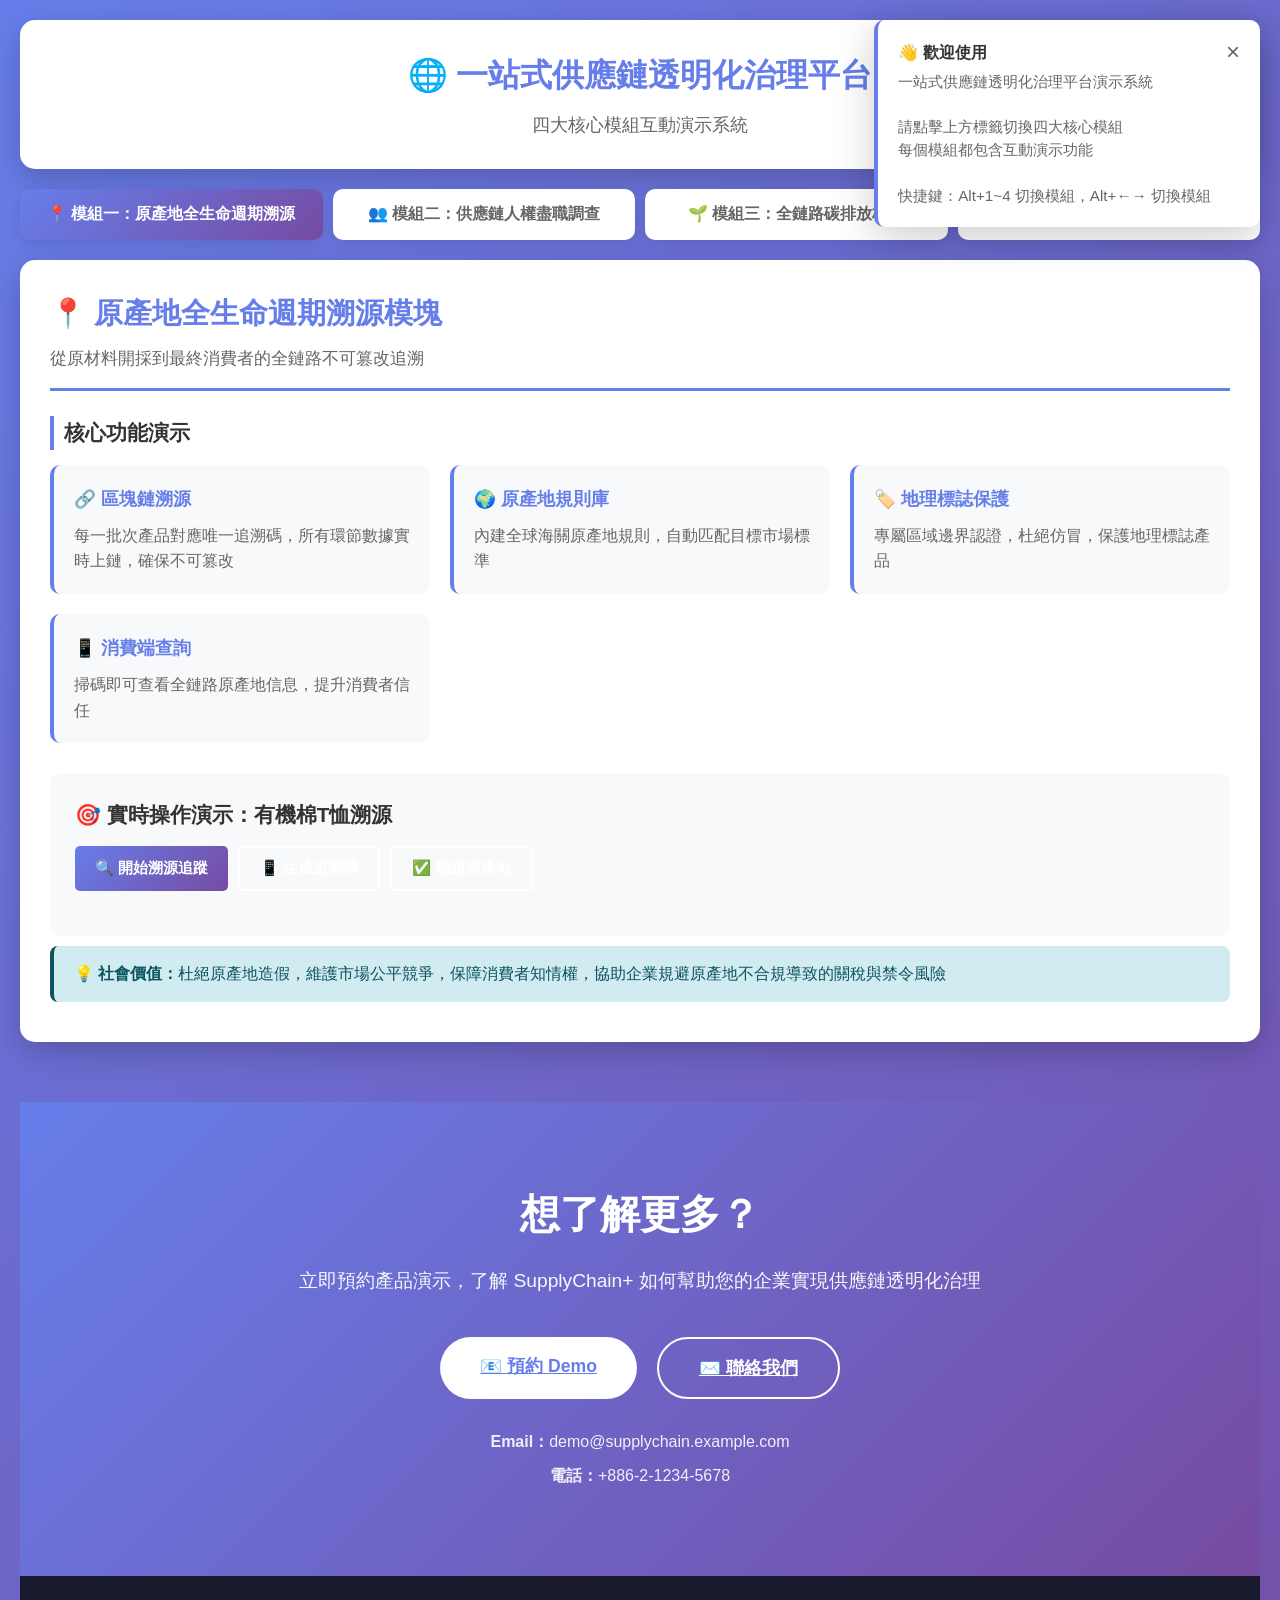
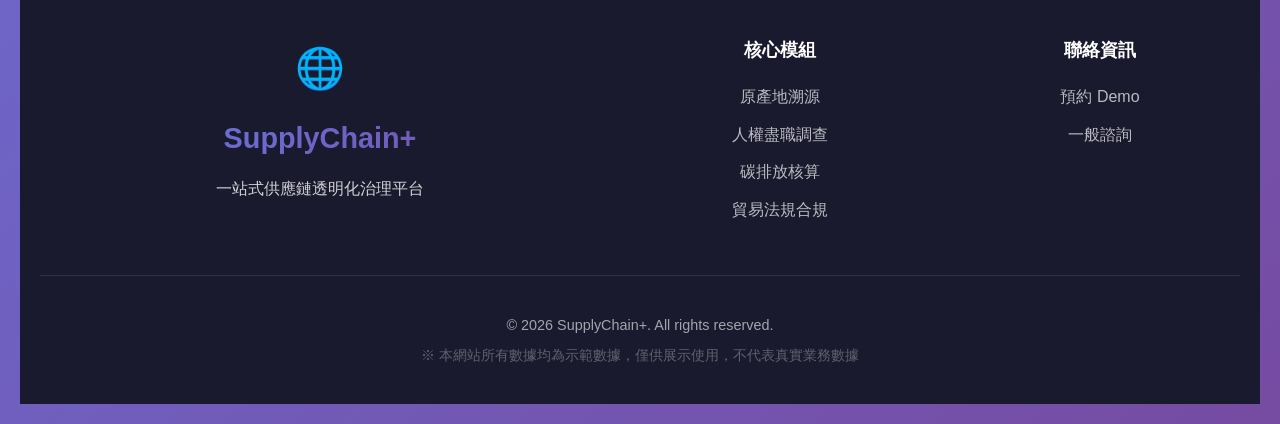
==== commit a4be80b8: "Merge branch 'main' into 專案優化建議-925c9" ====
--- a/index.html
+++ b/index.html
@@ -6,7 +6,7 @@
     <meta name="description" content="一站式供應鏈透明化治理平台 - 提供原產地溯源、人權盡職調查、碳排放核算、貿易法規合規四大核心模組">
     <meta name="keywords" content="供應鏈，透明化，區塊鏈，碳足跡，ESG，合規，溯源">
     <meta name="author" content="Supply Chain Transparency Platform">
-    <title>SupplyChain+ | 供應鏈透明化治理平台</title>
+    <title>一站式供應鏈透明化治理平台 - 核心模組演示</title>
     
     <!-- 預載入關鍵資源 -->
     <link rel="preconnect" href="https://fonts.googleapis.com">
@@ -16,129 +16,33 @@
     <link rel="stylesheet" href="css/styles.css">
 </head>
 <body>
-    <!-- 固定導覽列 -->
-    <nav class="navbar">
-        <div class="navbar-container">
-            <div class="navbar-brand">
-                <span class="logo-icon">🌐</span>
-                <span class="logo-text">SupplyChain+</span>
-            </div>
-            <ul class="navbar-menu">
-                <li><a href="#home" class="nav-link active">首頁</a></li>
-                <li><a href="#module1" class="nav-link">原產地溯源</a></li>
-                <li><a href="#module2" class="nav-link">人權盡職調查</a></li>
-                <li><a href="#module3" class="nav-link">碳排放核算</a></li>
-                <li><a href="#module4" class="nav-link">貿易法規合規</a></li>
-            </ul>
-            <button class="navbar-toggle" aria-label="選單切換">
-                <span></span>
-                <span></span>
-                <span></span>
+    <div class="container">
+        <div class="header">
+            <h1>🌐 一站式供應鏈透明化治理平台</h1>
+            <p>四大核心模組互動演示系統</p>
+        </div>
+
+        <div class="module-tabs">
+            <button class="tab-btn active" onclick="showModule('module1')">
+                📍 模組一：原產地全生命週期溯源
+            </button>
+            <button class="tab-btn" onclick="showModule('module2')">
+                👥 模組二：供應鏈人權盡職調查
+            </button>
+            <button class="tab-btn" onclick="showModule('module3')">
+                🌱 模組三：全鏈路碳排放核算
+            </button>
+            <button class="tab-btn" onclick="showModule('module4')">
+                ⚖️ 模組四：全球貿易法規合規
             </button>
         </div>
-    </nav>
-
-    <!-- Hero Section / Landing 頁面 -->
-    <section id="home" class="hero-section">
-        <div class="hero-content">
-            <h1 class="hero-title">
-                <span class="highlight">供應鏈透明化</span>
-                <br>從源頭到終端的全面治理
-            </h1>
-            <p class="hero-subtitle">
-                整合區塊鏈、AI 與大數據技術，打造全球領先的供應鏈透明化治理平台
-            </p>
-            <div class="hero-stats">
-                <div class="stat-item">
-                    <div class="stat-number">4</div>
-                    <div class="stat-label">核心模組</div>
-                </div>
-                <div class="stat-item">
-                    <div class="stat-number">98%</div>
-                    <div class="stat-label">合規率<span class="demo-tag">示範數據</span></div>
-                </div>
-                <div class="stat-item">
-                    <div class="stat-number">156+</div>
-                    <div class="stat-label">供應商管理<span class="demo-tag">示範數據</span></div>
-                </div>
-                <div class="stat-item">
-                    <div class="stat-number">100%</div>
-                    <div class="stat-label">數據可追溯</div>
-                </div>
-            </div>
-            <div class="hero-cta">
-                <a href="#module1" class="btn btn-primary btn-large">探索核心功能</a>
-                <a href="#demo" class="btn btn-secondary btn-large">觀看演示影片</a>
-            </div>
-        </div>
-        <div class="hero-visual">
-            <div class="floating-card card-1">
-                <span class="card-icon">🔗</span>
-                <span>區塊鏈溯源</span>
-            </div>
-            <div class="floating-card card-2">
-                <span class="card-icon">👥</span>
-                <span>人權保護</span>
-            </div>
-            <div class="floating-card card-3">
-                <span class="card-icon">🌱</span>
-                <span>碳足跡追蹤</span>
-            </div>
-            <div class="floating-card card-4">
-                <span class="card-icon">⚖️</span>
-                <span>合規管理</span>
-            </div>
-        </div>
-    </section>
-
-    <!-- 平台價值主張 -->
-    <section class="value-proposition">
-        <div class="container">
-            <h2 class="section-title">為什麼選擇 SupplyChain+？</h2>
-            <div class="value-grid">
-                <div class="value-card">
-                    <div class="value-icon">🔍</div>
-                    <h3>端到端可視化</h3>
-                    <p>從原材料採購到最終消費者，全鏈路數據實時追蹤，打破供應鏈黑箱</p>
-                </div>
-                <div class="value-card">
-                    <div class="value-icon">🛡️</div>
-                    <h3>合規零風險</h3>
-                    <p>自動對接全球法規庫，實時預警合規風險，降低企業跨國貿易成本</p>
-                </div>
-                <div class="value-card">
-                    <div class="value-icon">🌍</div>
-                    <h3>永續發展</h3>
-                    <p>精準碳核算與減排方案，助力企業達成碳中和目標，履行社會責任</p>
-                </div>
-                <div class="value-card">
-                    <div class="value-icon">💡</div>
-                    <h3>智能決策</h3>
-                    <p>AI 驅動風險識別與優化建議，讓供應鏈管理更智慧、更高效</p>
-                </div>
-            </div>
-        </div>
-    </section>
-
-    <!-- 核心模組演示區 -->
-    <section id="modules" class="modules-section">
-        <div class="container">
-            <h2 class="section-title">核心模組演示</h2>
-            <p class="section-subtitle">點擊下方模組查看詳細功能與互動演示</p>
-            
-            <!-- 模組一：原產地溯源 -->
-            <div class="accordion-item" id="module1">
-                <button class="accordion-header" onclick="toggleAccordion('module1')">
-                    <div class="accordion-title">
-                        <span class="module-icon">📍</span>
-                        <h3>原產地全生命週期溯源</h3>
-                    </div>
-                    <div class="accordion-summary">
-                        從原材料開採到最終消費者的全鏈路不可篡改追溯，確保產品來源真實可靠
-                    </div>
-                    <span class="accordion-toggle">▼</span>
-                </button>
-                <div class="accordion-content">
+
+        <!-- 模組一：原產地溯源 -->
+        <div id="module1" class="module-content active">
+            <div class="module-header">
+                <h2>📍 原產地全生命週期溯源模塊</h2>
+                <p>從原材料開採到最終消費者的全鏈路不可篡改追溯</p>
+            </div>
 
             <div class="demo-section">
                 <h3>核心功能演示</h3>
@@ -316,22 +220,14 @@
             <div class="alert alert-info">
                 <strong>💡 社會價值：</strong>杜絕原產地造假，維護市場公平競爭，保障消費者知情權，協助企業規避原產地不合規導致的關稅與禁令風險
             </div>
-                </div>
-            </div>
-
-            <!-- 模組二：人權盡職調查 -->
-            <div class="accordion-item" id="module2">
-                <button class="accordion-header" onclick="toggleAccordion('module2')">
-                    <div class="accordion-title">
-                        <span class="module-icon">👥</span>
-                        <h3>供應鏈人權盡職調查</h3>
-                    </div>
-                    <div class="accordion-summary">
-                        穿透供應鏈黑箱，守護勞工人權，杜絕強迫勞動與童工，符合全球人權監管要求
-                    </div>
-                    <span class="accordion-toggle">▼</span>
-                </button>
-                <div class="accordion-content">
+        </div>
+
+        <!-- 模組二：人權盡職調查 -->
+        <div id="module2" class="module-content">
+            <div class="module-header">
+                <h2>👥 供應鏈人權盡職調查與風險管理模塊</h2>
+                <p>穿透供應鏈黑箱，守護勞工人權，杜絕強迫勞動與童工</p>
+            </div>
 
             <div class="demo-section">
                 <h3>核心功能演示</h3>
